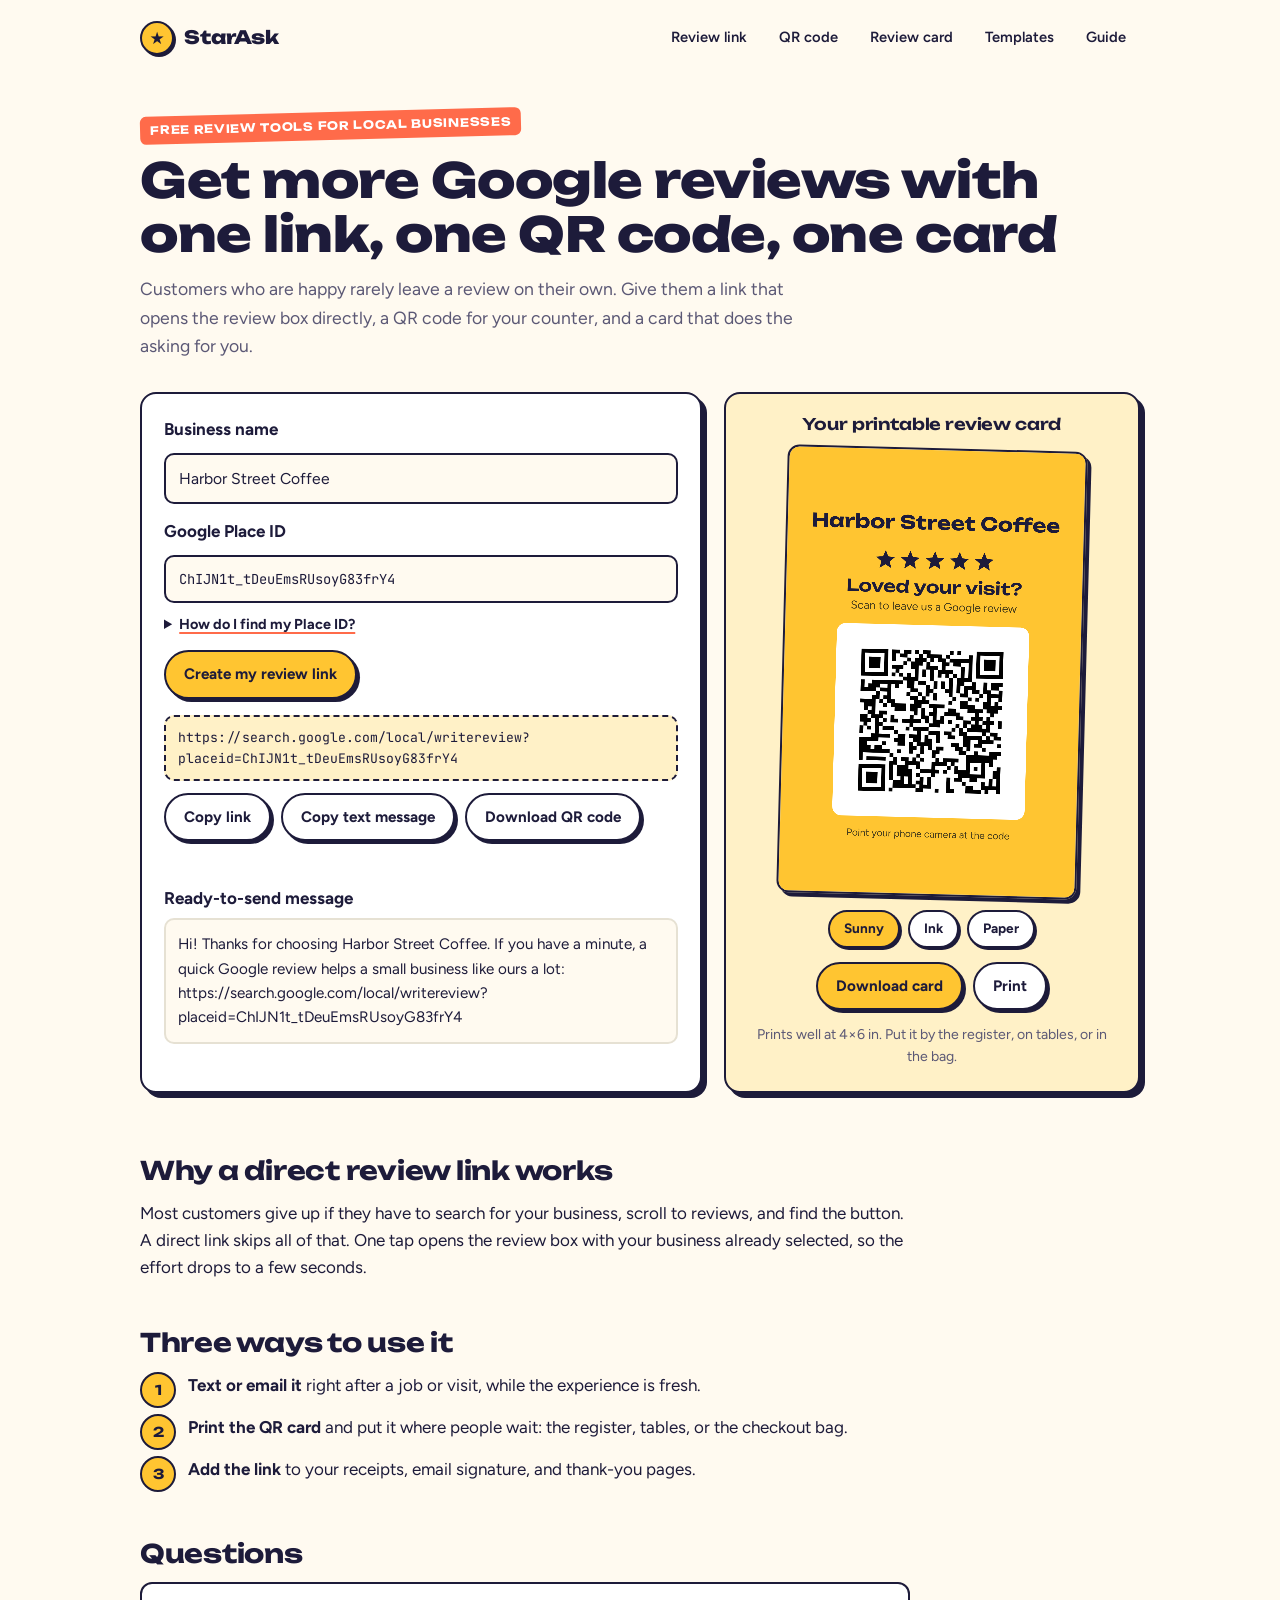
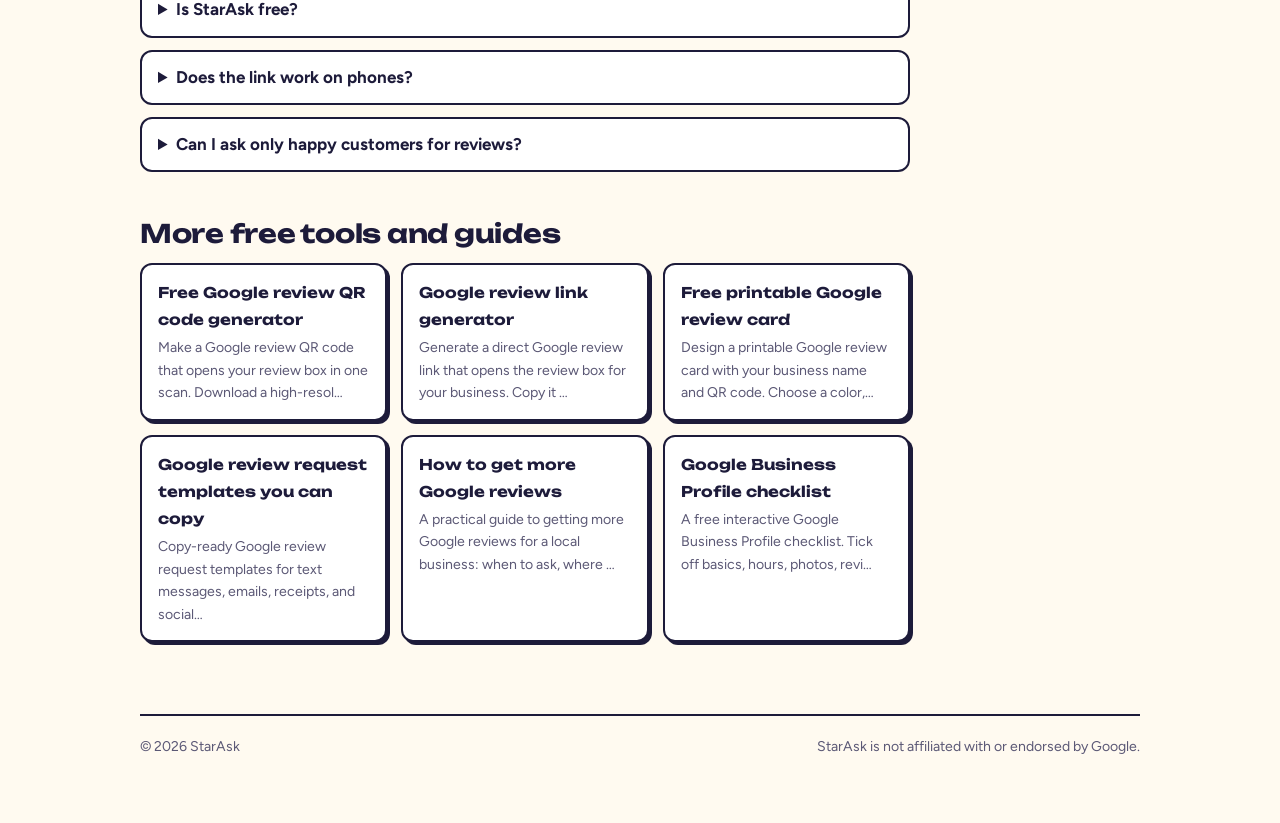
==== index.html @ d1e0284f "StarAsk v1: review link, QR code, review card, templates, guide, checklist Co-Authored-By: Claude Op" ====
<!doctype html>
<html lang="en">
<head>
<meta charset="utf-8">
<meta name="viewport" content="width=device-width, initial-scale=1, viewport-fit=cover">
<title>Free Google Review Link, QR Code &amp; Card Generator | StarAsk</title>
<meta name="description" content="Create a direct Google review link, a QR code, and a printable review card for your business in under a minute. Free, no sign-up.">
<link rel="canonical" href="https://getstarask.com/">
<meta property="og:title" content="Free Google Review Link, QR Code &amp; Card Generator | StarAsk">
<meta property="og:description" content="Create a direct Google review link, a QR code, and a printable review card for your business in under a minute. Free, no sign-up.">
<meta property="og:url" content="https://getstarask.com/">
<meta property="og:type" content="website">
<link rel="preconnect" href="https://fonts.googleapis.com"><link rel="preconnect" href="https://fonts.gstatic.com" crossorigin><link rel="stylesheet" href="https://fonts.googleapis.com/css2?family=Unbounded:wght@600;700;800&family=Figtree:wght@400;500;600;700&family=JetBrains+Mono:wght@400&display=swap">
<link rel="stylesheet" href="assets/style.css">
<script type="application/ld+json">[{"@context": "https://schema.org", "@type": "WebApplication", "name": "StarAsk", "url": "https://getstarask.com/", "applicationCategory": "BusinessApplication", "operatingSystem": "Any", "offers": {"@type": "Offer", "price": "0", "priceCurrency": "USD"}, "description": "Create a direct Google review link, a QR code, and a printable review card for your business in under a minute. Free, no sign-up."}, {"@context": "https://schema.org", "@type": "FAQPage", "mainEntity": [{"@type": "Question", "name": "Is StarAsk free?", "acceptedAnswer": {"@type": "Answer", "text": "Yes. The review link, QR code, and printable card are free with no sign-up."}}, {"@type": "Question", "name": "Does the link work on phones?", "acceptedAnswer": {"@type": "Answer", "text": "Yes. It opens the Google review box on iPhone, Android, and desktop. People need to be signed in to a Google account to post a review."}}, {"@type": "Question", "name": "Can I ask only happy customers for reviews?", "acceptedAnswer": {"@type": "Answer", "text": "No. Google's rules don't allow filtering who you ask. Send the same link to every customer and let them review honestly."}}]}]</script>
</head>
<body>
<div class="wrap">
<header class="top">
  <a class="brand" href="./"><span class="pin"><span>&#9733;</span></span>StarAsk</a>
  <nav aria-label="Tools"><a href="review-link-generator/">Review link</a><a href="review-qr-code/">QR code</a><a href="review-card/">Review card</a><a href="review-request-templates/">Templates</a><a href="get-more-google-reviews/">Guide</a></nav>
</header>
<main>
<div class="hero">
  <span class="eyebrow">Free review tools for local businesses</span>
  <h1>Get more Google reviews with one link, one QR code, one card</h1>
  <p>Customers who are happy rarely leave a review on their own. Give them a link that opens the review box directly, a QR code for your counter, and a card that does the asking for you.</p>
</div>

<div class="tool" id="tool">
  <div class="panel toolform">
    <div class="field">
      <label for="sa-name">Business name</label>
      <input type="text" id="sa-name" data-sa="name" value="Harbor Street Coffee" autocomplete="organization">
    </div>
    <div class="field">
      <label for="sa-placeid">Google Place ID</label>
      <input type="text" id="sa-placeid" class="mono" data-sa="placeid" value="ChIJN1t_tDeuEmsRUsoyG83frY4" autocomplete="off" spellcheck="false">
      <details class="howto">
        <summary>How do I find my Place ID?</summary>
        <ol>
          <li>Open Google&rsquo;s free <a href="https://developers.google.com/maps/documentation/javascript/examples/places-placeid-finder" target="_blank" rel="noopener">Place ID Finder</a>.</li>
          <li>Type your business name and pick it from the list.</li>
          <li>Copy the ID that appears on the map (it starts with &ldquo;ChIJ&rdquo;) and paste it here.</li>
        </ol>
      </details>
    </div>
    <div class="row"><button type="button" data-sa="go">Create my review link</button></div>
    <p class="err" data-sa="error" hidden></p>
    <div class="out" data-sa="output">
      <div class="linkbox" data-sa="link"></div>
      <div class="row">
        <button type="button" class="ghost" data-sa="copy-link">Copy link</button>
        <button type="button" class="ghost" data-sa="copy-msg">Copy text message</button>
        <button type="button" class="ghost" data-sa="dl-qr">Download QR code</button>
      </div>
      <p class="status" data-sa="status" role="status"></p>
      <div>
        <label>Ready-to-send message</label>
        <div class="msg" data-sa="message"></div>
      </div>
    </div>
  </div>
  <div class="panel cardside">
    <h3 class="no-print">Your printable review card</h3>
    <canvas data-sa="card" width="1200" height="1800" aria-label="Printable review card with QR code"></canvas>
    <div class="tabs no-print" role="group" aria-label="Card color">
      <button type="button" data-sa-theme="sunny" aria-pressed="true">Sunny</button>
      <button type="button" data-sa-theme="ink" aria-pressed="false">Ink</button>
      <button type="button" data-sa-theme="paper" aria-pressed="false">Paper</button>
    </div>
    <div class="row no-print" style="justify-content:center">
      <button type="button" data-sa="dl-card">Download card</button>
      <button type="button" class="ghost" data-sa="print">Print</button>
    </div>
    <p class="hint no-print">Prints well at 4&times;6 in. Put it by the register, on tables, or in the bag.</p>
  </div>
</div>
<div class="content">
<section><h2>Why a direct review link works</h2><p>Most customers give up if they have to search for your business, scroll to reviews, and find the button. A direct link skips all of that. One tap opens the review box with your business already selected, so the effort drops to a few seconds.</p></section><section><h2>Three ways to use it</h2><ol class="steps"><li><span><strong>Text or email it</strong> right after a job or visit, while the experience is fresh.</span></li><li><span><strong>Print the QR card</strong> and put it where people wait: the register, tables, or the checkout bag.</span></li><li><span><strong>Add the link</strong> to your receipts, email signature, and thank-you pages.</span></li></ol></section>
<section><h2>Questions</h2><div class="faq"><details><summary>Is StarAsk free?</summary><p>Yes. The review link, QR code, and printable card are free with no sign-up.</p></details><details><summary>Does the link work on phones?</summary><p>Yes. It opens the Google review box on iPhone, Android, and desktop. People need to be signed in to a Google account to post a review.</p></details><details><summary>Can I ask only happy customers for reviews?</summary><p>No. Google&#x27;s rules don&#x27;t allow filtering who you ask. Send the same link to every customer and let them review honestly.</p></details></div></section>
<section><h2>More free tools and guides</h2><div class="related"><a href="review-qr-code/"><strong>Free Google review QR code generator</strong><span>Make a Google review QR code that opens your review box in one scan. Download a high-resol&hellip;</span></a><a href="review-link-generator/"><strong>Google review link generator</strong><span>Generate a direct Google review link that opens the review box for your business. Copy it &hellip;</span></a><a href="review-card/"><strong>Free printable Google review card</strong><span>Design a printable Google review card with your business name and QR code. Choose a color,&hellip;</span></a><a href="review-request-templates/"><strong>Google review request templates you can copy</strong><span>Copy-ready Google review request templates for text messages, emails, receipts, and social&hellip;</span></a><a href="get-more-google-reviews/"><strong>How to get more Google reviews</strong><span>A practical guide to getting more Google reviews for a local business: when to ask, where &hellip;</span></a><a href="google-business-profile-checklist/"><strong>Google Business Profile checklist</strong><span>A free interactive Google Business Profile checklist. Tick off basics, hours, photos, revi&hellip;</span></a></div></section>
</div>
</main>
<footer class="foot">
  <span>&copy; 2026 StarAsk</span>
  <span>StarAsk is not affiliated with or endorsed by Google.</span>
</footer>
</div>
<script src="assets/qrcode.js"></script>
<script src="assets/tool.js"></script>
<script>StarAsk.mount(document.getElementById('tool'));</script>
</body>
</html>
---- assets/style.css ----
/* StarAsk — "counter sticker" identity: marigold star color, ink-navy outlines, hard offset shadows like a sticker on a shop counter.
   Layout: one centered column, tool panel up top, guide content below. */
:root{
  --bg:#fffaf0; --surface:#ffffff; --ink:#1d1b3a; --muted:#5b5875; --line:#1d1b3a; --hair:#e6e1d3;
  --brand:#ffc531; --brand-ink:#1d1b3a; --brand-soft:#fff1c7;
  --pop:#ff6b4a; --pop-soft:#ffe3db;
  --good:#1f7a4a; --bad:#c3332a; --shadow:#1d1b3a;
  --display:"Unbounded","Arial Black",system-ui,sans-serif;
  --body:"Figtree","Segoe UI",system-ui,sans-serif;
  --mono:"JetBrains Mono",ui-monospace,Menlo,monospace;
}
@media (prefers-color-scheme: dark){:root:not([data-theme="light"]){
  --bg:#15142b; --surface:#1f1d3d; --ink:#f6f2e6; --muted:#b2aecb; --line:#f6f2e6; --hair:#36345a;
  --brand:#ffc531; --brand-ink:#1d1b3a; --brand-soft:#3a3320;
  --pop:#ff8a6e; --pop-soft:#4a2a24;
  --good:#5fd08e; --bad:#ff7b70; --shadow:#000000; color-scheme:dark }}
:root[data-theme="dark"]{
  --bg:#15142b; --surface:#1f1d3d; --ink:#f6f2e6; --muted:#b2aecb; --line:#f6f2e6; --hair:#36345a;
  --brand:#ffc531; --brand-ink:#1d1b3a; --brand-soft:#3a3320;
  --pop:#ff8a6e; --pop-soft:#4a2a24;
  --good:#5fd08e; --bad:#ff7b70; --shadow:#000000; color-scheme:dark }

*{box-sizing:border-box}
html{-webkit-text-size-adjust:100%}
body{margin:0;background:var(--bg);color:var(--ink);font-family:var(--body);font-size:17px;line-height:1.6;padding-inline:16px;padding-block:0 64px}
.wrap{max-width:1000px;margin-inline:auto}
h1,h2,h3{font-family:var(--display);line-height:1.12;text-wrap:balance;margin:0;letter-spacing:-.01em}
h1{font-size:clamp(1.8rem,4.6vw,3rem);font-weight:800}
h2{font-size:clamp(1.25rem,2.6vw,1.6rem);font-weight:700}
h3{font-size:1rem;font-weight:600}
p{margin:0}
a{color:var(--ink);text-decoration-color:var(--pop);text-decoration-thickness:2px;text-underline-offset:3px}
:focus-visible{outline:3px solid var(--pop);outline-offset:2px}
.muted{color:var(--muted)}
.hint{font-size:.88rem;color:var(--muted)}

/* header / footer */
.top{display:flex;flex-wrap:wrap;gap:12px 24px;align-items:center;justify-content:space-between;padding-block:18px;margin-bottom:36px}
.brand{display:flex;align-items:center;gap:10px;font-family:var(--display);font-weight:800;font-size:1.15rem;color:var(--ink);text-decoration:none}
.pin{width:34px;height:34px;border-radius:50%;background:var(--brand);border:2px solid var(--line);box-shadow:2px 2px 0 var(--shadow);display:grid;place-items:center;flex:none}
.pin span{color:var(--brand-ink);font-size:17px;line-height:1}
.top nav{display:flex;flex-wrap:wrap;gap:4px}
.top nav a{text-decoration:none;color:var(--ink);font-weight:600;font-size:.92rem;padding:6px 12px;border-radius:999px;border:2px solid transparent}
.top nav a:hover{border-color:var(--line)}
.top nav a[aria-current="page"]{background:var(--brand);color:var(--brand-ink);border-color:var(--line)}
.foot{margin-top:72px;padding-top:20px;border-top:2px solid var(--line);display:flex;flex-wrap:wrap;gap:8px 20px;justify-content:space-between;font-size:.88rem;color:var(--muted)}
.foot a{color:var(--muted)}

/* hero */
.hero{display:grid;gap:14px;margin-bottom:32px}
.hero p{max-width:62ch;color:var(--muted);font-size:1.1rem}
.eyebrow{justify-self:start;font-family:var(--display);font-size:.72rem;letter-spacing:.06em;text-transform:uppercase;font-weight:700;background:var(--pop);color:#ffffff;padding:5px 10px;border-radius:6px;transform:rotate(-1.5deg)}

/* tool */
.tool{display:grid;grid-template-columns:minmax(0,1.35fr) minmax(0,1fr);gap:22px;margin-bottom:64px}
@media (max-width:760px){.tool{grid-template-columns:minmax(0,1fr)}}
.tool>*{min-width:0}
.panel{background:var(--surface);border:2px solid var(--line);border-radius:16px;padding:22px;box-shadow:5px 5px 0 var(--shadow)}
label{display:block;font-weight:700;margin-bottom:6px}
input[type=text]{width:100%;font:inherit;font-size:.98rem;padding:11px 13px;border:2px solid var(--line);border-radius:10px;background:var(--bg);color:var(--ink)}
input[type=text]:focus{outline:none;box-shadow:0 0 0 3px var(--brand)}
input.mono{font-family:var(--mono);font-size:.86rem}
.field{display:grid;gap:4px;margin-bottom:14px}
.row{display:flex;flex-wrap:wrap;gap:10px}
button,.btn{font:inherit;font-weight:700;font-size:.95rem;border-radius:999px;padding:10px 18px;cursor:pointer;border:2px solid var(--line);background:var(--brand);color:var(--brand-ink);text-decoration:none;display:inline-block;box-shadow:3px 3px 0 var(--shadow);transition:transform .08s,box-shadow .08s}
button:hover,.btn:hover{transform:translate(-1px,-1px);box-shadow:4px 4px 0 var(--shadow)}
button:active,.btn:active{transform:translate(2px,2px);box-shadow:1px 1px 0 var(--shadow)}
button.ghost,.btn.ghost{background:var(--surface);color:var(--ink)}
.out{display:grid;gap:12px;margin-top:16px}
.linkbox{font-family:var(--mono);font-size:.82rem;background:var(--brand-soft);border:2px dashed var(--line);padding:10px 12px;border-radius:10px;overflow-wrap:anywhere}
.msg{white-space:pre-wrap;overflow-wrap:anywhere;font-size:.95rem;background:var(--bg);border:2px solid var(--hair);border-radius:10px;padding:12px}
.err{color:var(--bad);font-size:.92rem;font-weight:600}
.status{font-size:.9rem;color:var(--good);font-weight:600;min-height:1.4em}
.howto{margin-top:6px;font-size:.9rem}
.howto summary{cursor:pointer;font-weight:700;text-decoration:underline;text-decoration-color:var(--pop);text-decoration-thickness:2px;text-underline-offset:3px}
.howto ol{margin:8px 0 0;padding-left:20px;display:grid;gap:4px;color:var(--muted)}

/* card preview */
.cardside{display:grid;gap:14px;justify-items:center;align-content:start;text-align:center;background:var(--brand-soft)}
.cardside canvas{width:100%;max-width:300px;height:auto;border-radius:12px;border:2px solid var(--line);box-shadow:4px 4px 0 var(--shadow);transform:rotate(1.5deg)}
.tabs{display:flex;gap:8px;flex-wrap:wrap;justify-content:center}
.tabs button{padding:6px 14px;font-size:.85rem;box-shadow:2px 2px 0 var(--shadow)}
.tabs button[aria-pressed="false"]{background:var(--surface);color:var(--ink)}

/* content */
.content{display:grid;gap:48px}
.content section{display:grid;gap:14px;max-width:70ch}
.content ol,.content ul{margin:0;padding-left:22px;display:grid;gap:6px}
.steps{counter-reset:s;list-style:none;padding:0!important}
.steps li{counter-increment:s;display:grid;grid-template-columns:36px minmax(0,1fr);gap:12px}
.steps li::before{content:counter(s);width:32px;height:32px;border-radius:50%;background:var(--brand);color:var(--brand-ink);border:2px solid var(--line);font-family:var(--display);font-weight:700;display:grid;place-items:center;font-size:.85rem}
.faq{display:grid;gap:12px}
.faq details{background:var(--surface);border:2px solid var(--line);border-radius:12px;padding:12px 16px}
.faq summary{cursor:pointer;font-weight:700}
.faq p{margin-top:8px;color:var(--muted)}
.related{display:grid;grid-template-columns:repeat(auto-fit,minmax(220px,1fr));gap:14px}
.related a{display:block;background:var(--surface);border:2px solid var(--line);border-radius:12px;padding:14px 16px;text-decoration:none;color:var(--ink);box-shadow:3px 3px 0 var(--shadow);transition:transform .08s}
.related a strong{font-family:var(--display);font-size:.92rem;font-weight:700}
.related a span{display:block;font-size:.88rem;color:var(--muted);margin-top:4px}
.related a:hover{transform:translate(-2px,-2px)}

/* templates */
.tpls{display:grid;gap:16px}
.tpl{display:grid;gap:10px;background:var(--surface);border:2px solid var(--line);border-radius:12px;padding:16px}
.tpl-head{display:flex;flex-wrap:wrap;gap:8px;align-items:center;justify-content:space-between}
.tag{font-size:.7rem;font-weight:800;letter-spacing:.06em;text-transform:uppercase;background:var(--pop-soft);color:var(--ink);border:2px solid var(--line);padding:1px 8px;border-radius:999px}
.content section .linkbox{margin-block:4px}

/* checklist */
.ckbar{display:grid;gap:8px;position:sticky;top:env(safe-area-inset-top,0px);z-index:1}
.meter{height:12px;background:var(--brand-soft);border:2px solid var(--line);border-radius:999px;overflow:hidden}
.meter span{display:block;height:100%;width:0;background:var(--brand);transition:width .2s}
.ckgroup{display:grid;gap:8px}
.checklist{list-style:none;padding:0!important;margin:0;display:grid;gap:0!important}
.checklist li{display:grid;grid-template-columns:24px minmax(0,1fr);gap:10px;align-items:start;padding:10px 0;border-bottom:2px solid var(--hair)}
.checklist input{width:20px;height:20px;margin-top:3px;accent-color:var(--pop)}
.checklist label{font-weight:500;margin:0;cursor:pointer}
.checklist input:checked+label{color:var(--muted);text-decoration:line-through;text-decoration-color:var(--pop)}

@media print{
  body{background:#fff;padding:0}
  .top,.foot,.content,.hero,.toolform,.tabs,.no-print{display:none!important}
  .tool{display:block}
  .panel{border:0;padding:0;box-shadow:none;background:#fff}
  .cardside canvas{max-width:4in;box-shadow:none;border:0;transform:none}
}
@media (prefers-reduced-motion:reduce){*{transition:none!important;scroll-behavior:auto!important}button:hover,.related a:hover{transform:none}}
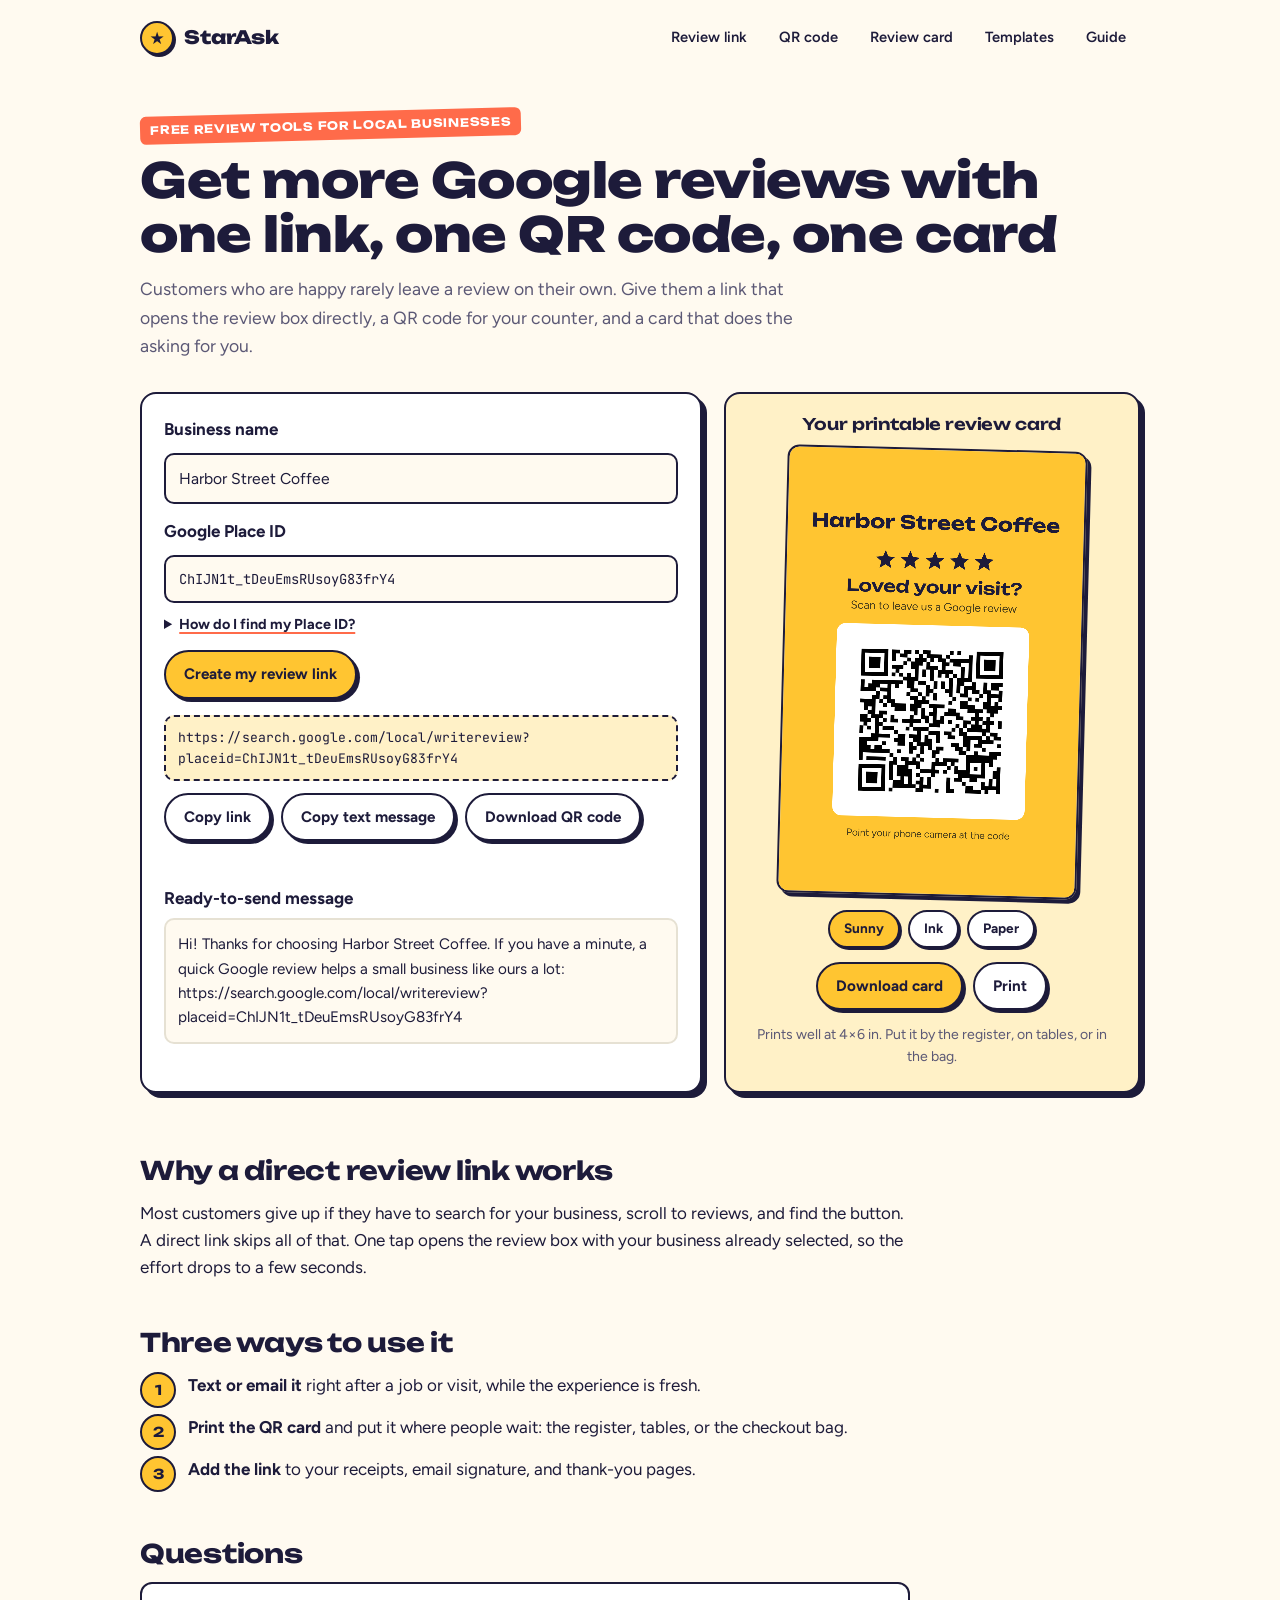
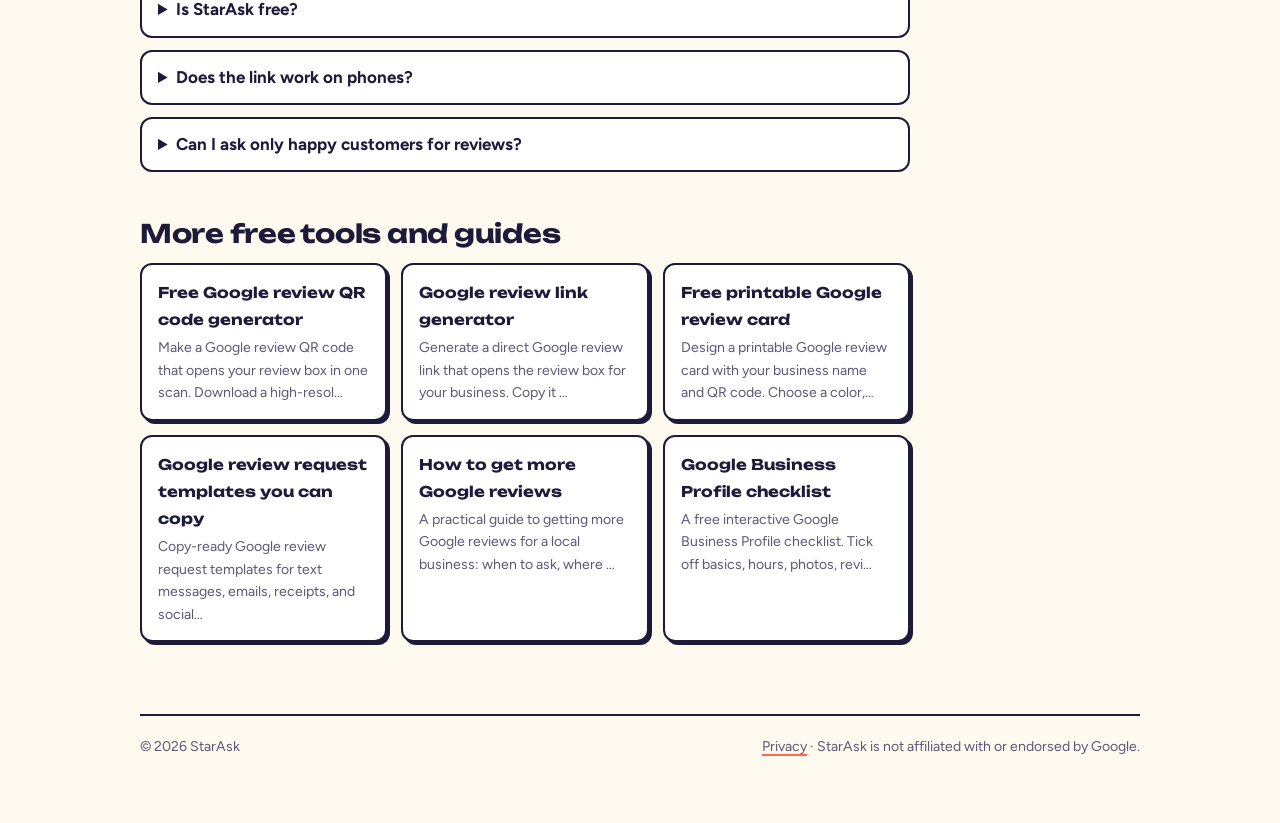
==== commit d9f016fb: "Add business name search, privacy page, fix hidden elements Business search uses Google Places Autoc" ====
--- a/index.html
+++ b/index.html
@@ -29,11 +29,20 @@
 
 <div class="tool" id="tool">
   <div class="panel toolform">
+    <div class="field search" data-sa="search" hidden>
+      <label for="sa-search">Find your business</label>
+      <div class="combo">
+        <input type="text" id="sa-search" data-sa="search-input" placeholder="Business name and city, e.g. Joe's Pizza Austin"
+               autocomplete="off" spellcheck="false" role="combobox" aria-autocomplete="list" aria-expanded="false" aria-controls="sa-results">
+        <ul class="results" id="sa-results" data-sa="results" role="listbox" hidden></ul>
+      </div>
+      <p class="hint" data-sa="picked" hidden></p>
+    </div>
     <div class="field">
       <label for="sa-name">Business name</label>
       <input type="text" id="sa-name" data-sa="name" value="Harbor Street Coffee" autocomplete="organization">
     </div>
-    <div class="field">
+    <div class="field" data-sa="manual">
       <label for="sa-placeid">Google Place ID</label>
       <input type="text" id="sa-placeid" class="mono" data-sa="placeid" value="ChIJN1t_tDeuEmsRUsoyG83frY4" autocomplete="off" spellcheck="false">
       <details class="howto">
@@ -84,9 +93,10 @@
 </main>
 <footer class="foot">
   <span>&copy; 2026 StarAsk</span>
-  <span>StarAsk is not affiliated with or endorsed by Google.</span>
+  <span><a href="privacy/">Privacy</a> &middot; StarAsk is not affiliated with or endorsed by Google.</span>
 </footer>
 </div>
+<script src="assets/config.js"></script>
 <script src="assets/qrcode.js"></script>
 <script src="assets/tool.js"></script>
 <script>StarAsk.mount(document.getElementById('tool'));</script>
--- a/assets/style.css
+++ b/assets/style.css
@@ -21,6 +21,7 @@
   --good:#5fd08e; --bad:#ff7b70; --shadow:#000000; color-scheme:dark }
 
 *{box-sizing:border-box}
+[hidden]{display:none!important}
 html{-webkit-text-size-adjust:100%}
 body{margin:0;background:var(--bg);color:var(--ink);font-family:var(--body);font-size:17px;line-height:1.6;padding-inline:16px;padding-block:0 64px}
 .wrap{max-width:1000px;margin-inline:auto}
@@ -125,3 +126,13 @@
   .cardside canvas{max-width:4in;box-shadow:none;border:0;transform:none}
 }
 @media (prefers-reduced-motion:reduce){*{transition:none!important;scroll-behavior:auto!important}button:hover,.related a:hover{transform:none}}
+
+/* business search */
+.combo{position:relative}
+.results{position:absolute;left:0;right:0;top:calc(100% + 6px);z-index:5;list-style:none;margin:0;padding:6px;background:var(--surface);border:2px solid var(--line);border-radius:12px;box-shadow:4px 4px 0 var(--shadow);display:grid;gap:2px;max-height:320px;overflow:auto}
+.results li{display:grid;gap:0;padding:8px 10px;border-radius:8px;cursor:pointer}
+.results li strong{font-weight:700}
+.results li span{font-size:.86rem;color:var(--muted)}
+.results li:hover,.results li[aria-selected="true"]{background:var(--brand-soft)}
+.results li.empty{cursor:default;color:var(--muted)}
+.linkish{background:none!important;border:0!important;box-shadow:none!important;padding:4px 0!important;color:var(--ink)!important;font-weight:600;font-size:.88rem;text-decoration:underline;text-decoration-color:var(--pop);text-decoration-thickness:2px;text-underline-offset:3px;justify-self:start;transform:none!important}
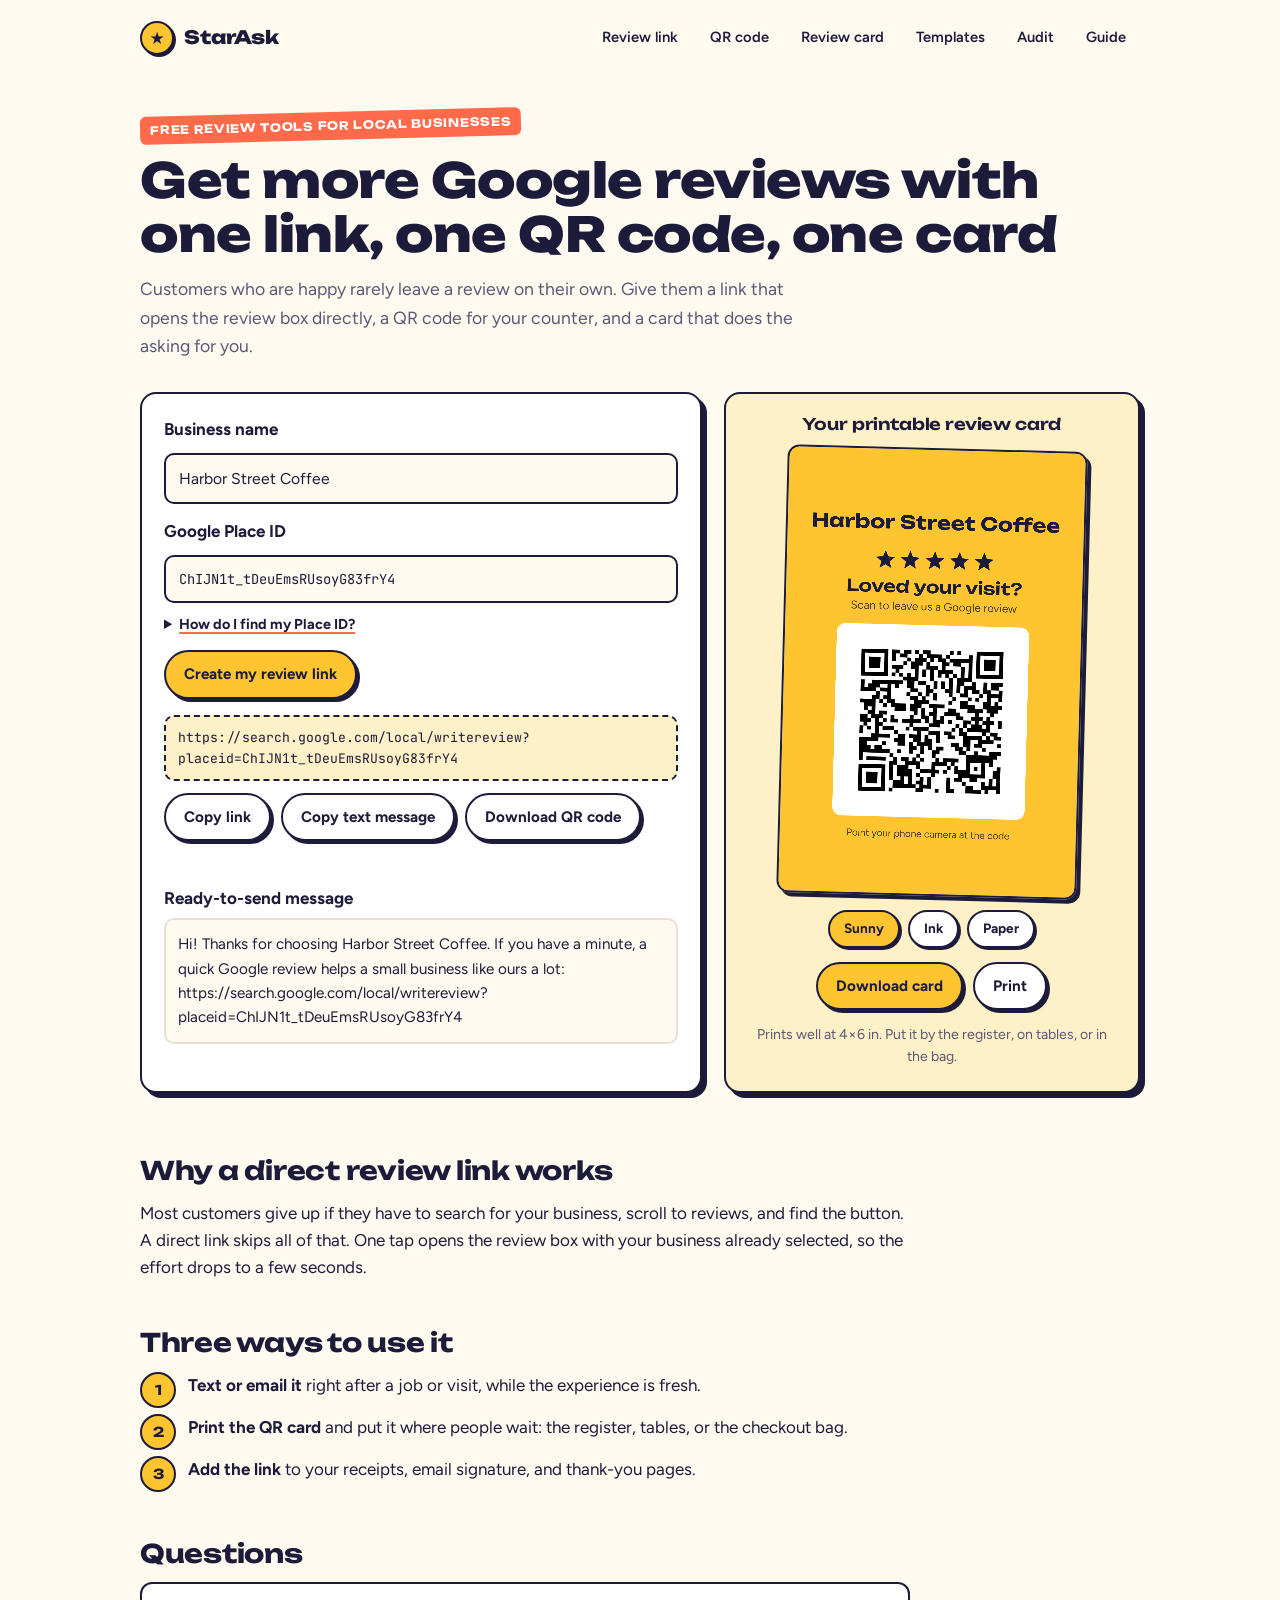
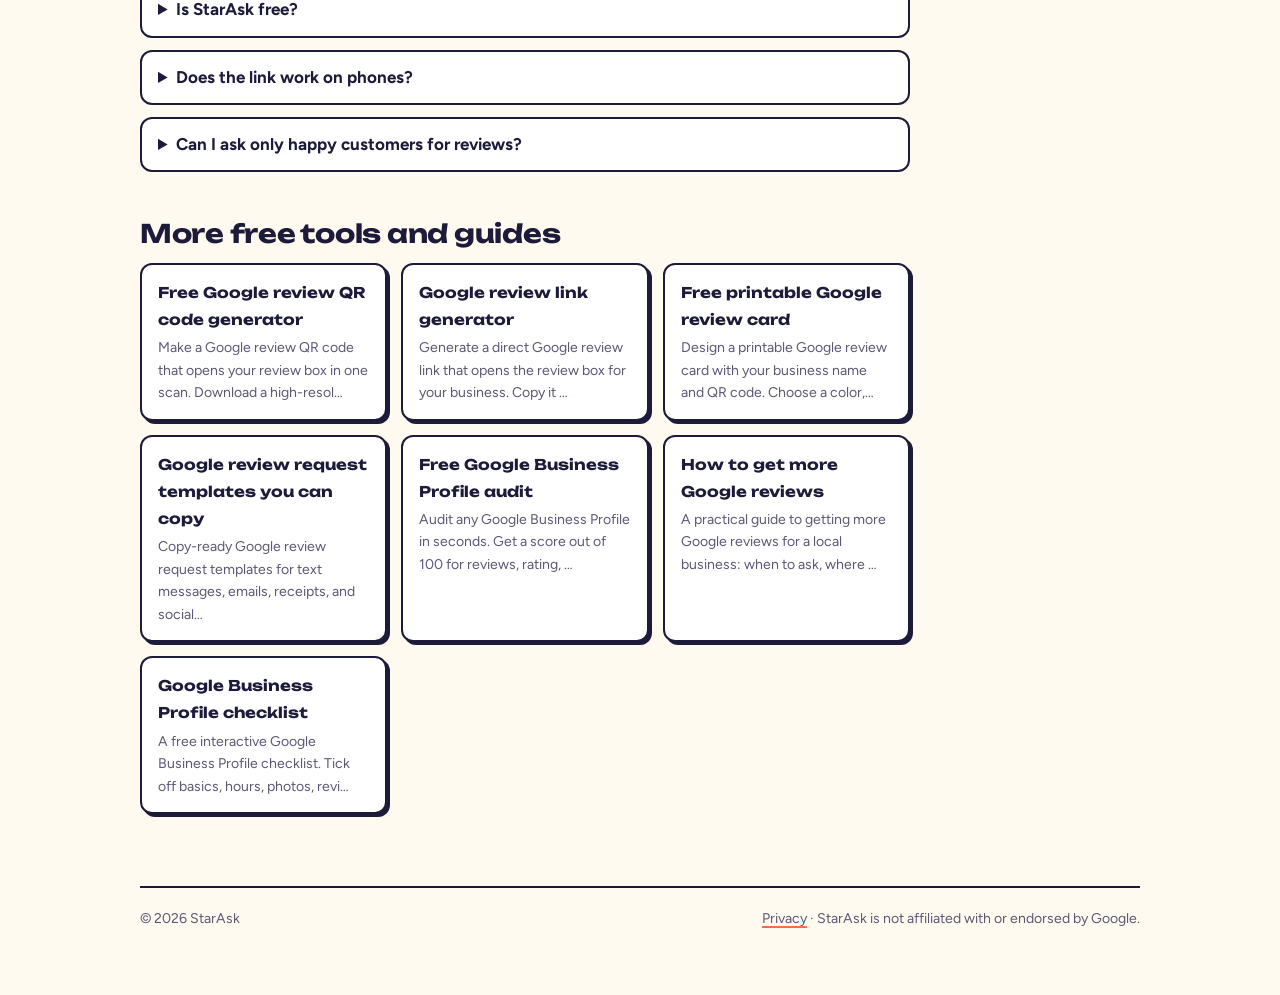
==== commit a16800fc: "Add Google Business Profile audit, shared places module, demo mode Co-Authored-By: Claude Opus 5.5 <" ====
--- a/index.html
+++ b/index.html
@@ -18,7 +18,7 @@
 <div class="wrap">
 <header class="top">
   <a class="brand" href="./"><span class="pin"><span>&#9733;</span></span>StarAsk</a>
-  <nav aria-label="Tools"><a href="review-link-generator/">Review link</a><a href="review-qr-code/">QR code</a><a href="review-card/">Review card</a><a href="review-request-templates/">Templates</a><a href="get-more-google-reviews/">Guide</a></nav>
+  <nav aria-label="Tools"><a href="review-link-generator/">Review link</a><a href="review-qr-code/">QR code</a><a href="review-card/">Review card</a><a href="review-request-templates/">Templates</a><a href="google-business-profile-audit/">Audit</a><a href="get-more-google-reviews/">Guide</a></nav>
 </header>
 <main>
 <div class="hero">
@@ -88,7 +88,7 @@
 <div class="content">
 <section><h2>Why a direct review link works</h2><p>Most customers give up if they have to search for your business, scroll to reviews, and find the button. A direct link skips all of that. One tap opens the review box with your business already selected, so the effort drops to a few seconds.</p></section><section><h2>Three ways to use it</h2><ol class="steps"><li><span><strong>Text or email it</strong> right after a job or visit, while the experience is fresh.</span></li><li><span><strong>Print the QR card</strong> and put it where people wait: the register, tables, or the checkout bag.</span></li><li><span><strong>Add the link</strong> to your receipts, email signature, and thank-you pages.</span></li></ol></section>
 <section><h2>Questions</h2><div class="faq"><details><summary>Is StarAsk free?</summary><p>Yes. The review link, QR code, and printable card are free with no sign-up.</p></details><details><summary>Does the link work on phones?</summary><p>Yes. It opens the Google review box on iPhone, Android, and desktop. People need to be signed in to a Google account to post a review.</p></details><details><summary>Can I ask only happy customers for reviews?</summary><p>No. Google&#x27;s rules don&#x27;t allow filtering who you ask. Send the same link to every customer and let them review honestly.</p></details></div></section>
-<section><h2>More free tools and guides</h2><div class="related"><a href="review-qr-code/"><strong>Free Google review QR code generator</strong><span>Make a Google review QR code that opens your review box in one scan. Download a high-resol&hellip;</span></a><a href="review-link-generator/"><strong>Google review link generator</strong><span>Generate a direct Google review link that opens the review box for your business. Copy it &hellip;</span></a><a href="review-card/"><strong>Free printable Google review card</strong><span>Design a printable Google review card with your business name and QR code. Choose a color,&hellip;</span></a><a href="review-request-templates/"><strong>Google review request templates you can copy</strong><span>Copy-ready Google review request templates for text messages, emails, receipts, and social&hellip;</span></a><a href="get-more-google-reviews/"><strong>How to get more Google reviews</strong><span>A practical guide to getting more Google reviews for a local business: when to ask, where &hellip;</span></a><a href="google-business-profile-checklist/"><strong>Google Business Profile checklist</strong><span>A free interactive Google Business Profile checklist. Tick off basics, hours, photos, revi&hellip;</span></a></div></section>
+<section><h2>More free tools and guides</h2><div class="related"><a href="review-qr-code/"><strong>Free Google review QR code generator</strong><span>Make a Google review QR code that opens your review box in one scan. Download a high-resol&hellip;</span></a><a href="review-link-generator/"><strong>Google review link generator</strong><span>Generate a direct Google review link that opens the review box for your business. Copy it &hellip;</span></a><a href="review-card/"><strong>Free printable Google review card</strong><span>Design a printable Google review card with your business name and QR code. Choose a color,&hellip;</span></a><a href="review-request-templates/"><strong>Google review request templates you can copy</strong><span>Copy-ready Google review request templates for text messages, emails, receipts, and social&hellip;</span></a><a href="google-business-profile-audit/"><strong>Free Google Business Profile audit</strong><span>Audit any Google Business Profile in seconds. Get a score out of 100 for reviews, rating, &hellip;</span></a><a href="get-more-google-reviews/"><strong>How to get more Google reviews</strong><span>A practical guide to getting more Google reviews for a local business: when to ask, where &hellip;</span></a><a href="google-business-profile-checklist/"><strong>Google Business Profile checklist</strong><span>A free interactive Google Business Profile checklist. Tick off basics, hours, photos, revi&hellip;</span></a></div></section>
 </div>
 </main>
 <footer class="foot">
@@ -97,6 +97,7 @@
 </footer>
 </div>
 <script src="assets/config.js"></script>
+<script src="assets/places.js"></script>
 <script src="assets/qrcode.js"></script>
 <script src="assets/tool.js"></script>
 <script>StarAsk.mount(document.getElementById('tool'));</script>
--- a/assets/style.css
+++ b/assets/style.css
@@ -136,3 +136,30 @@
 .results li:hover,.results li[aria-selected="true"]{background:var(--brand-soft)}
 .results li.empty{cursor:default;color:var(--muted)}
 .linkish{background:none!important;border:0!important;box-shadow:none!important;padding:4px 0!important;color:var(--ink)!important;font-weight:600;font-size:.88rem;text-decoration:underline;text-decoration-color:var(--pop);text-decoration-thickness:2px;text-underline-offset:3px;justify-self:start;transform:none!important}
+
+/* profile audit */
+.audit{display:grid;gap:22px;margin-bottom:64px;max-width:760px}
+.audit>*{min-width:0}
+.demo-note{background:var(--pop-soft);border:2px dashed var(--line);border-radius:10px;padding:8px 12px;font-size:.9rem;margin-bottom:14px}
+.audit-out{display:grid;gap:18px}
+.audit-head{display:grid;grid-template-columns:auto minmax(0,1fr);gap:22px;align-items:center}
+@media (max-width:520px){.audit-head{grid-template-columns:minmax(0,1fr);justify-items:start}}
+.audit-info{display:grid;gap:6px;justify-items:start}
+.audit-info h3{font-size:1.25rem}
+.score{--pct:0;--c:var(--good);width:132px;height:132px;border-radius:50%;border:2px solid var(--line);box-shadow:4px 4px 0 var(--shadow);
+  background:conic-gradient(var(--c) calc(var(--pct)*1%),var(--brand-soft) 0);display:grid;place-content:center;text-align:center;position:relative}
+.score::before{content:"";position:absolute;inset:14px;border-radius:50%;background:var(--surface);border:2px solid var(--line)}
+.score>*{position:relative}
+.score strong{font-family:var(--display);font-size:2.2rem;line-height:1}
+.score span{font-size:.72rem;color:var(--muted);font-weight:600}
+.score.warn{--c:var(--brand)} .score.bad{--c:var(--pop)}
+.pill{display:inline-block;font-size:.72rem;font-weight:800;letter-spacing:.05em;text-transform:uppercase;border:2px solid var(--line);border-radius:999px;padding:1px 9px;white-space:nowrap}
+.pill.good{background:#d8f3e3;color:#124d2e} .pill.warn{background:var(--brand);color:var(--brand-ink)} .pill.bad{background:var(--pop);color:#fff}
+.checks{list-style:none;margin:0;padding:0;display:grid;gap:10px}
+.check{background:var(--surface);border:2px solid var(--line);border-radius:12px;padding:12px 16px;display:grid;gap:6px}
+.check.good{border-color:var(--hair)}
+.check-top{display:flex;flex-wrap:wrap;gap:6px 10px;align-items:center}
+.check-top .found{margin-left:auto;font-size:.9rem;color:var(--muted);font-weight:600}
+.check p{font-size:.94rem}
+.check a{font-weight:700;font-size:.92rem;justify-self:start}
+.audit-cta{display:grid;gap:10px;justify-items:start;background:var(--brand-soft)}
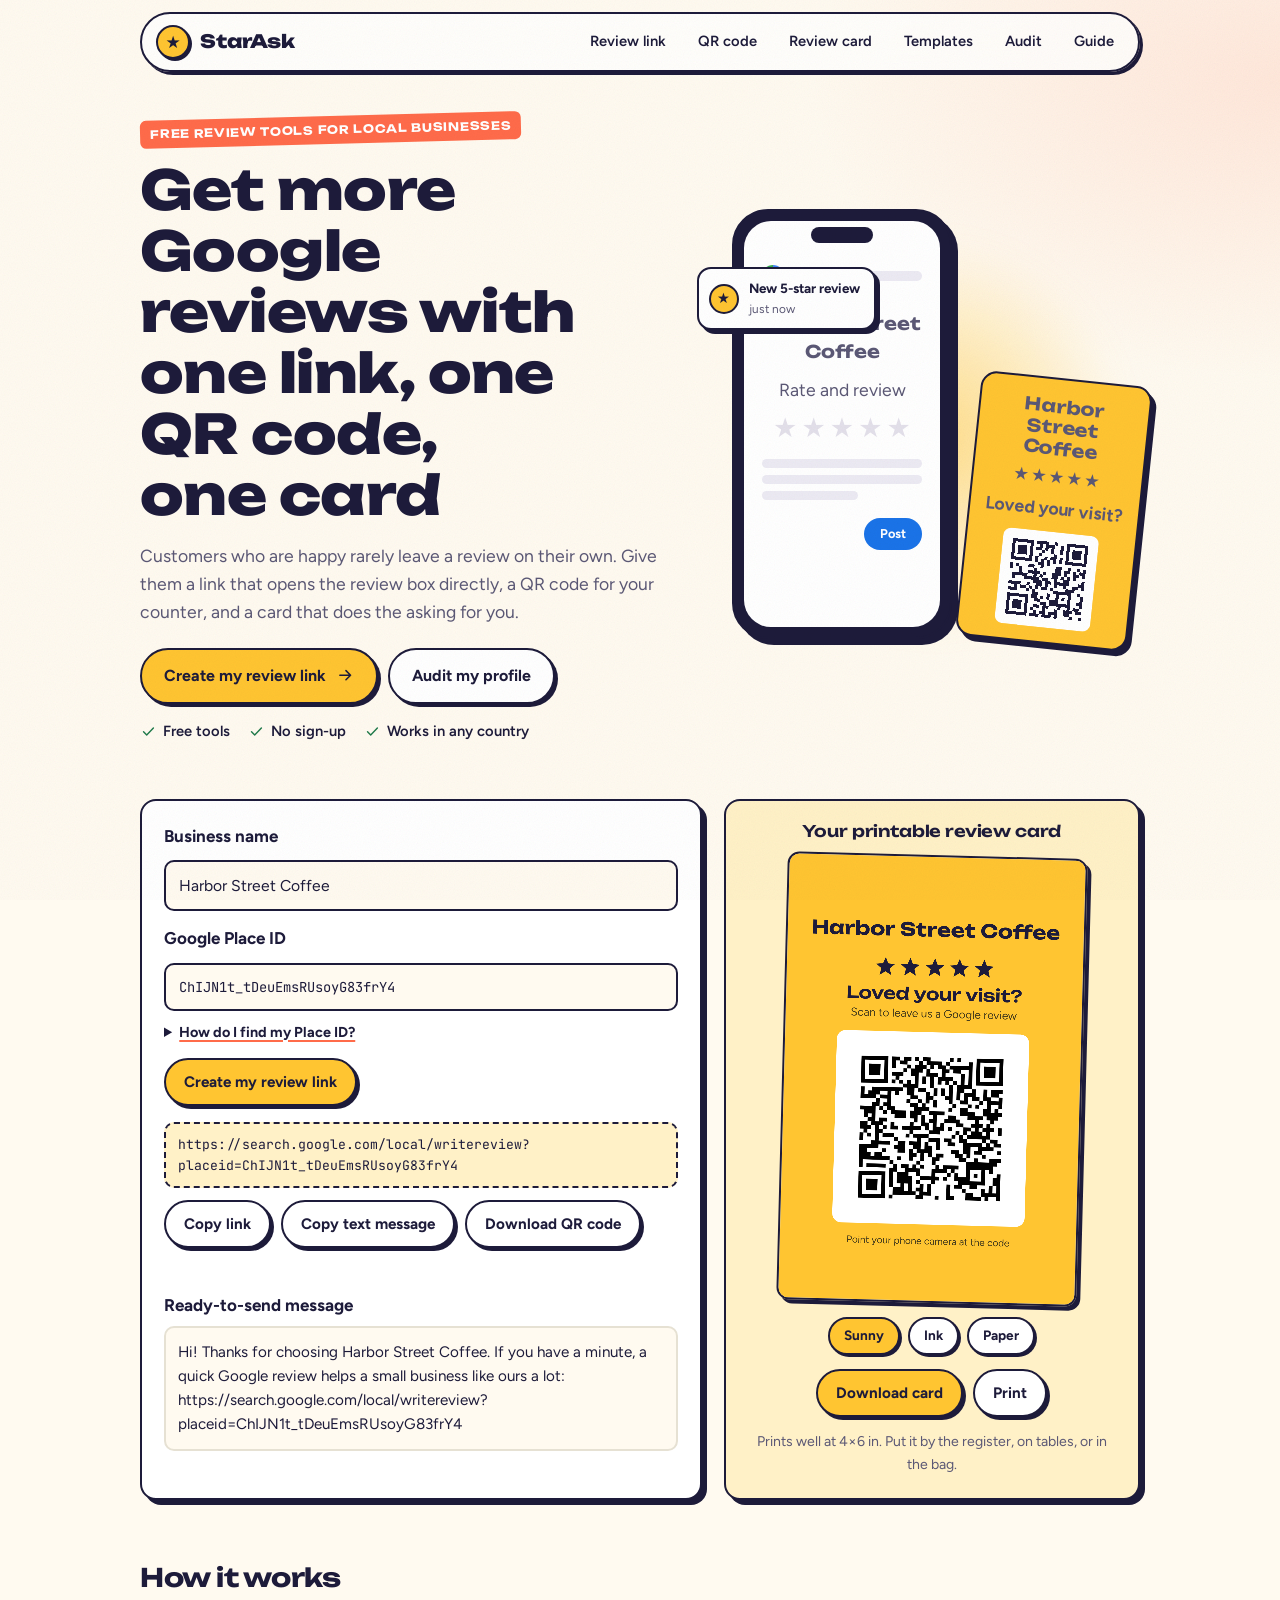
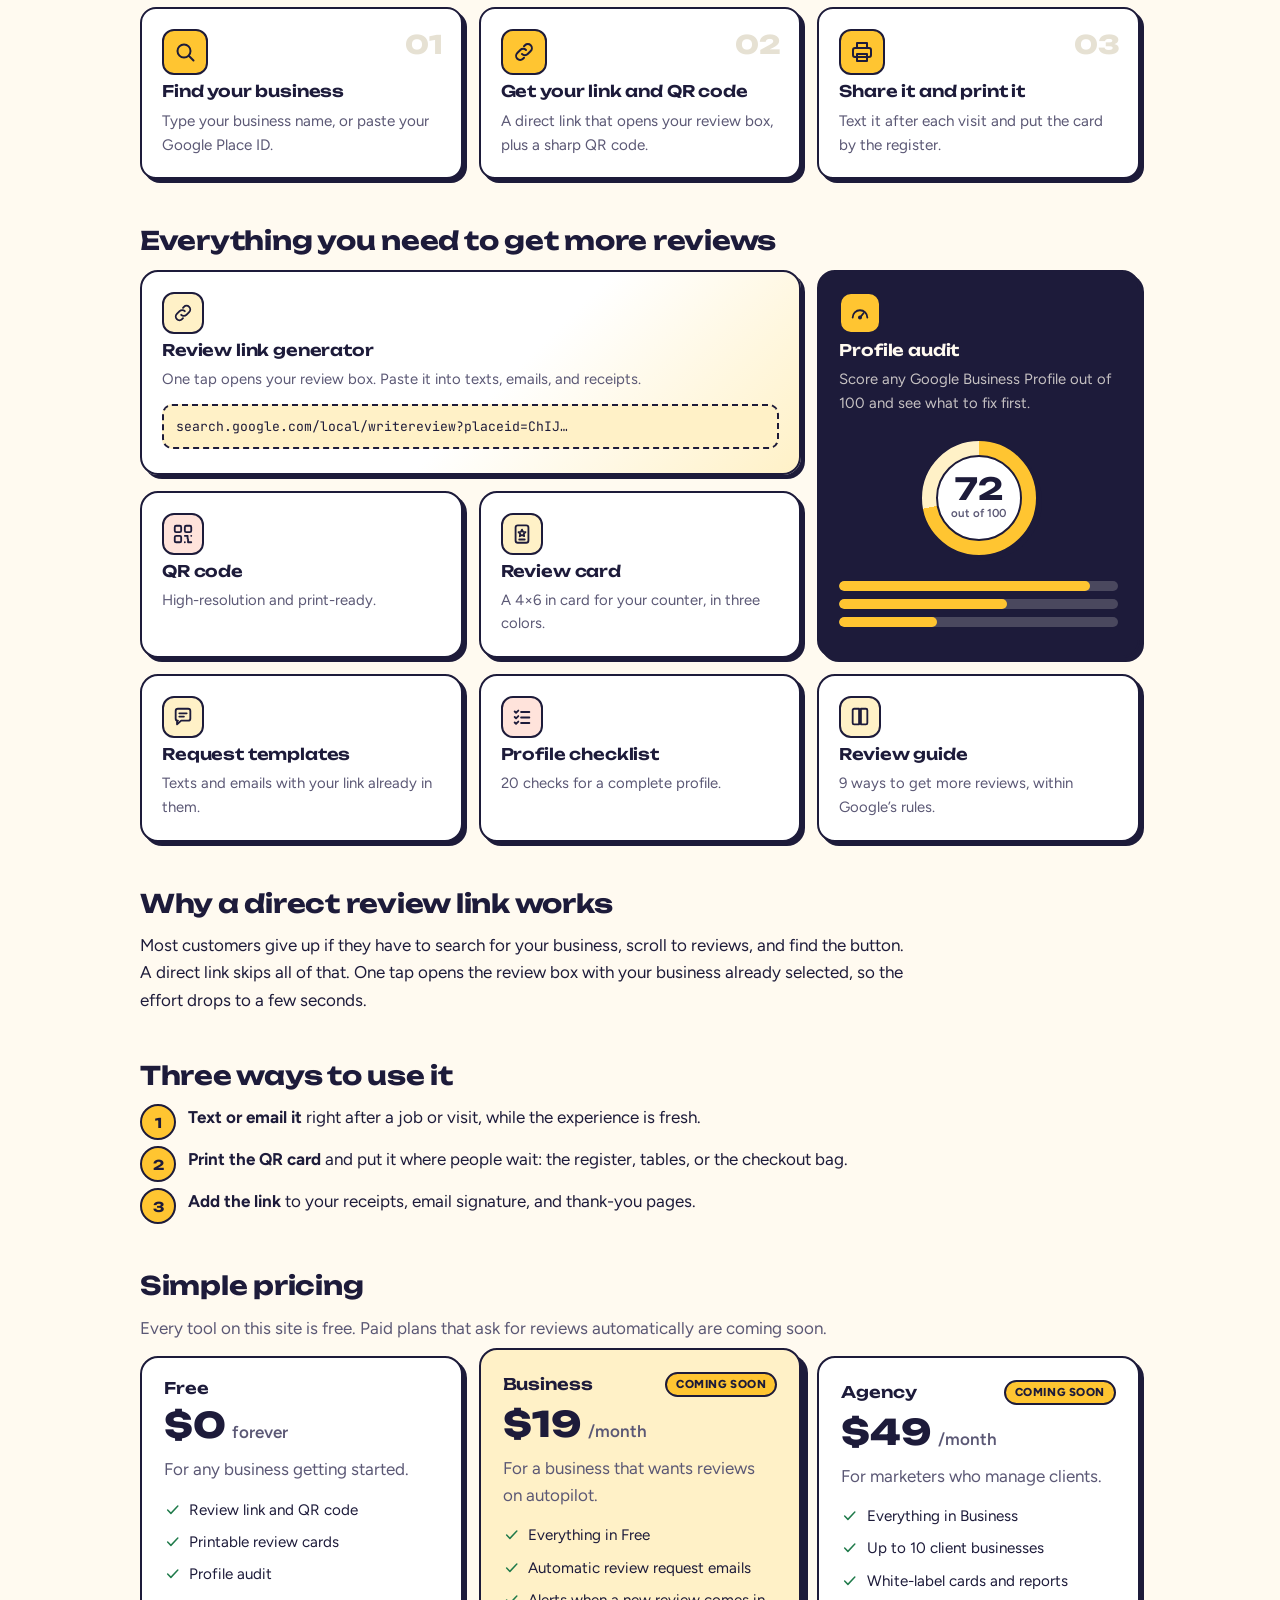
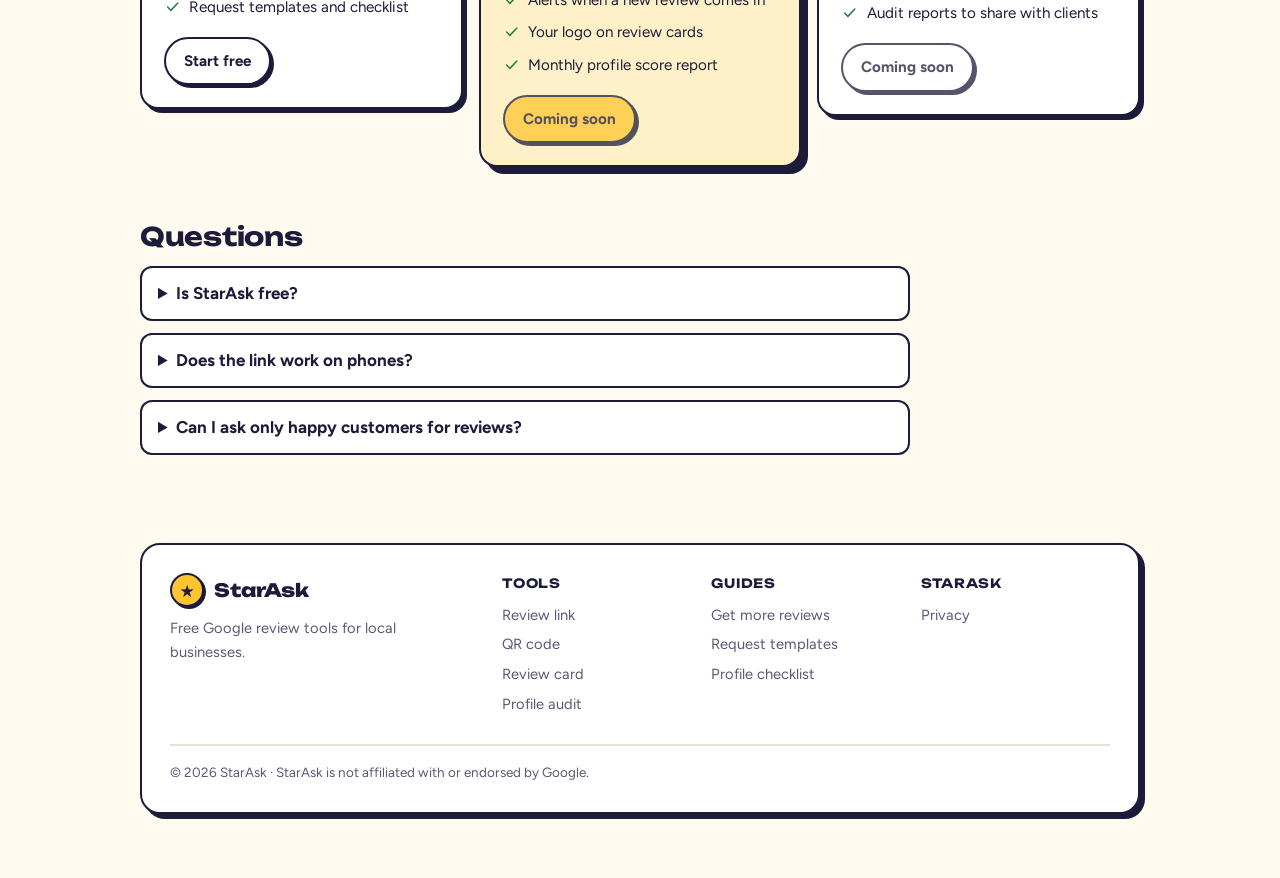
==== commit ef221820: "Premium design pass: glass header, hero mockup, how it works, bento, pricing, icons, footer, animati" ====
--- a/index.html
+++ b/index.html
@@ -12,6 +12,7 @@
 <meta property="og:type" content="website">
 <link rel="preconnect" href="https://fonts.googleapis.com"><link rel="preconnect" href="https://fonts.gstatic.com" crossorigin><link rel="stylesheet" href="https://fonts.googleapis.com/css2?family=Unbounded:wght@600;700;800&family=Figtree:wght@400;500;600;700&family=JetBrains+Mono:wght@400&display=swap">
 <link rel="stylesheet" href="assets/style.css">
+<script>document.documentElement.classList.add('js')</script>
 <script type="application/ld+json">[{"@context": "https://schema.org", "@type": "WebApplication", "name": "StarAsk", "url": "https://getstarask.com/", "applicationCategory": "BusinessApplication", "operatingSystem": "Any", "offers": {"@type": "Offer", "price": "0", "priceCurrency": "USD"}, "description": "Create a direct Google review link, a QR code, and a printable review card for your business in under a minute. Free, no sign-up."}, {"@context": "https://schema.org", "@type": "FAQPage", "mainEntity": [{"@type": "Question", "name": "Is StarAsk free?", "acceptedAnswer": {"@type": "Answer", "text": "Yes. The review link, QR code, and printable card are free with no sign-up."}}, {"@type": "Question", "name": "Does the link work on phones?", "acceptedAnswer": {"@type": "Answer", "text": "Yes. It opens the Google review box on iPhone, Android, and desktop. People need to be signed in to a Google account to post a review."}}, {"@type": "Question", "name": "Can I ask only happy customers for reviews?", "acceptedAnswer": {"@type": "Answer", "text": "No. Google's rules don't allow filtering who you ask. Send the same link to every customer and let them review honestly."}}]}]</script>
 </head>
 <body>
@@ -21,10 +22,40 @@
   <nav aria-label="Tools"><a href="review-link-generator/">Review link</a><a href="review-qr-code/">QR code</a><a href="review-card/">Review card</a><a href="review-request-templates/">Templates</a><a href="google-business-profile-audit/">Audit</a><a href="get-more-google-reviews/">Guide</a></nav>
 </header>
 <main>
-<div class="hero">
-  <span class="eyebrow">Free review tools for local businesses</span>
-  <h1>Get more Google reviews with one link, one QR code, one card</h1>
-  <p>Customers who are happy rarely leave a review on their own. Give them a link that opens the review box directly, a QR code for your counter, and a card that does the asking for you.</p>
+
+<div class="hero hero-home">
+  <div class="hero-copy">
+    <span class="eyebrow">Free review tools for local businesses</span>
+    <h1>Get more Google reviews with one link, one QR code, one card</h1>
+    <p>Customers who are happy rarely leave a review on their own. Give them a link that opens the review box directly, a QR code for your counter, and a card that does the asking for you.</p>
+    <div class="row cta-row">
+      <a class="btn big" href="#tool">Create my review link <svg class="ic" viewBox="0 0 24 24" fill="none" stroke="currentColor" stroke-width="2" stroke-linecap="round" stroke-linejoin="round" aria-hidden="true"><path d="M5 12h14M13 6l6 6-6 6"/></svg></a>
+      <a class="btn ghost big" href="google-business-profile-audit/">Audit my profile</a>
+    </div>
+    <ul class="trust">
+      <li><svg class="ic" viewBox="0 0 24 24" fill="none" stroke="currentColor" stroke-width="2" stroke-linecap="round" stroke-linejoin="round" aria-hidden="true"><path d="M5 12.5l4.5 4.5L19 7"/></svg>Free tools</li><li><svg class="ic" viewBox="0 0 24 24" fill="none" stroke="currentColor" stroke-width="2" stroke-linecap="round" stroke-linejoin="round" aria-hidden="true"><path d="M5 12.5l4.5 4.5L19 7"/></svg>No sign-up</li><li><svg class="ic" viewBox="0 0 24 24" fill="none" stroke="currentColor" stroke-width="2" stroke-linecap="round" stroke-linejoin="round" aria-hidden="true"><path d="M5 12.5l4.5 4.5L19 7"/></svg>Works in any country</li>
+    </ul>
+  </div>
+  <div class="mock" aria-hidden="true">
+    <div class="phone">
+      <div class="notch"></div>
+      <div class="screen">
+        <div class="g-top"><span class="g-dot"></span><span class="g-bar"></span></div>
+        <p class="g-name">Harbor Street Coffee</p>
+        <p class="g-sub">Rate and review</p>
+        <div class="g-stars"><span style="--i:0">&#9733;</span><span style="--i:1">&#9733;</span><span style="--i:2">&#9733;</span><span style="--i:3">&#9733;</span><span style="--i:4">&#9733;</span></div>
+        <div class="g-lines"><span></span><span></span><span class="short"></span></div>
+        <div class="g-post">Post</div>
+      </div>
+    </div>
+    <div class="mini-card">
+      <p class="mc-name">Harbor Street Coffee</p>
+      <p class="mc-stars">&#9733;&#9733;&#9733;&#9733;&#9733;</p>
+      <p class="mc-h">Loved your visit?</p>
+      <img src="assets/hero-qr.svg" alt="" width="96" height="96">
+    </div>
+    <div class="toast"><span class="t-ic">&#9733;</span><span><strong>New 5-star review</strong><small>just now</small></span></div>
+  </div>
 </div>
 
 <div class="tool" id="tool">
@@ -86,20 +117,74 @@
   </div>
 </div>
 <div class="content">
-<section><h2>Why a direct review link works</h2><p>Most customers give up if they have to search for your business, scroll to reviews, and find the button. A direct link skips all of that. One tap opens the review box with your business already selected, so the effort drops to a few seconds.</p></section><section><h2>Three ways to use it</h2><ol class="steps"><li><span><strong>Text or email it</strong> right after a job or visit, while the experience is fresh.</span></li><li><span><strong>Print the QR card</strong> and put it where people wait: the register, tables, or the checkout bag.</span></li><li><span><strong>Add the link</strong> to your receipts, email signature, and thank-you pages.</span></li></ol></section>
-<section><h2>Questions</h2><div class="faq"><details><summary>Is StarAsk free?</summary><p>Yes. The review link, QR code, and printable card are free with no sign-up.</p></details><details><summary>Does the link work on phones?</summary><p>Yes. It opens the Google review box on iPhone, Android, and desktop. People need to be signed in to a Google account to post a review.</p></details><details><summary>Can I ask only happy customers for reviews?</summary><p>No. Google&#x27;s rules don&#x27;t allow filtering who you ask. Send the same link to every customer and let them review honestly.</p></details></div></section>
-<section><h2>More free tools and guides</h2><div class="related"><a href="review-qr-code/"><strong>Free Google review QR code generator</strong><span>Make a Google review QR code that opens your review box in one scan. Download a high-resol&hellip;</span></a><a href="review-link-generator/"><strong>Google review link generator</strong><span>Generate a direct Google review link that opens the review box for your business. Copy it &hellip;</span></a><a href="review-card/"><strong>Free printable Google review card</strong><span>Design a printable Google review card with your business name and QR code. Choose a color,&hellip;</span></a><a href="review-request-templates/"><strong>Google review request templates you can copy</strong><span>Copy-ready Google review request templates for text messages, emails, receipts, and social&hellip;</span></a><a href="google-business-profile-audit/"><strong>Free Google Business Profile audit</strong><span>Audit any Google Business Profile in seconds. Get a score out of 100 for reviews, rating, &hellip;</span></a><a href="get-more-google-reviews/"><strong>How to get more Google reviews</strong><span>A practical guide to getting more Google reviews for a local business: when to ask, where &hellip;</span></a><a href="google-business-profile-checklist/"><strong>Google Business Profile checklist</strong><span>A free interactive Google Business Profile checklist. Tick off basics, hours, photos, revi&hellip;</span></a></div></section>
+
+<section class="how reveal">
+  <h2>How it works</h2>
+  <ol class="how-steps">
+    <li><span class="how-ic"><svg class="ic" viewBox="0 0 24 24" fill="none" stroke="currentColor" stroke-width="2" stroke-linecap="round" stroke-linejoin="round" aria-hidden="true"><circle cx="11" cy="11" r="6.5"/><path d="M16 16l4.5 4.5"/></svg></span><span class="how-n">01</span><h3>Find your business</h3><p>Type your business name, or paste your Google Place ID.</p></li>
+    <li><span class="how-ic"><svg class="ic" viewBox="0 0 24 24" fill="none" stroke="currentColor" stroke-width="2" stroke-linecap="round" stroke-linejoin="round" aria-hidden="true"><path d="M10 14a4 4 0 0 0 5.7 0l3-3a4 4 0 0 0-5.7-5.7l-1 1"/><path d="M14 10a4 4 0 0 0-5.7 0l-3 3a4 4 0 0 0 5.7 5.7l1-1"/></svg></span><span class="how-n">02</span><h3>Get your link and QR code</h3><p>A direct link that opens your review box, plus a sharp QR code.</p></li>
+    <li><span class="how-ic"><svg class="ic" viewBox="0 0 24 24" fill="none" stroke="currentColor" stroke-width="2" stroke-linecap="round" stroke-linejoin="round" aria-hidden="true"><path d="M7 8V3h10v5"/><rect x="3" y="8" width="18" height="9" rx="2"/><path d="M7 14h10v7H7z"/></svg></span><span class="how-n">03</span><h3>Share it and print it</h3><p>Text it after each visit and put the card by the register.</p></li>
+  </ol>
+</section>
+<section class="reveal">
+  <h2>Everything you need to get more reviews</h2>
+  <div class="bento">
+    <a class="tile t-link" href="review-link-generator/">
+      <span class="tile-ic"><svg class="ic" viewBox="0 0 24 24" fill="none" stroke="currentColor" stroke-width="2" stroke-linecap="round" stroke-linejoin="round" aria-hidden="true"><path d="M10 14a4 4 0 0 0 5.7 0l3-3a4 4 0 0 0-5.7-5.7l-1 1"/><path d="M14 10a4 4 0 0 0-5.7 0l-3 3a4 4 0 0 0 5.7 5.7l1-1"/></svg></span><h3>Review link generator</h3>
+      <p>One tap opens your review box. Paste it into texts, emails, and receipts.</p>
+      <span class="tile-demo linkbox">search.google.com/local/writereview?placeid=ChIJ&hellip;</span>
+    </a>
+    <a class="tile t-audit" href="google-business-profile-audit/">
+      <span class="tile-ic"><svg class="ic" viewBox="0 0 24 24" fill="none" stroke="currentColor" stroke-width="2" stroke-linecap="round" stroke-linejoin="round" aria-hidden="true"><path d="M4 17a8 8 0 1 1 16 0"/><path d="M12 17l4-5"/><circle cx="12" cy="17" r="1.2"/></svg></span><h3>Profile audit</h3>
+      <p>Score any Google Business Profile out of 100 and see what to fix first.</p>
+      <span class="tile-demo mini-score"><span class="score warn" style="--pct:72"><strong>72</strong><span>out of 100</span></span></span>
+      <span class="tile-demo bars"><span style="--w:90%"></span><span style="--w:60%"></span><span style="--w:35%"></span></span>
+    </a>
+    <a class="tile t-qr" href="review-qr-code/">
+      <span class="tile-ic"><svg class="ic" viewBox="0 0 24 24" fill="none" stroke="currentColor" stroke-width="2" stroke-linecap="round" stroke-linejoin="round" aria-hidden="true"><rect x="3" y="3" width="7" height="7" rx="1.5"/><rect x="14" y="3" width="7" height="7" rx="1.5"/><rect x="3" y="14" width="7" height="7" rx="1.5"/><path d="M14 14h3v3M21 14v.01M14 21h.01M17.5 17.5V21H21"/></svg></span><h3>QR code</h3><p>High-resolution and print-ready.</p>
+    </a>
+    <a class="tile t-card" href="review-card/">
+      <span class="tile-ic"><svg class="ic" viewBox="0 0 24 24" fill="none" stroke="currentColor" stroke-width="2" stroke-linecap="round" stroke-linejoin="round" aria-hidden="true"><rect x="5" y="2.5" width="14" height="19" rx="2.5"/><path d="M12 7.2l1.2 2.4 2.6.4-1.9 1.8.5 2.6-2.4-1.3-2.4 1.3.5-2.6-1.9-1.8 2.6-.4z"/><path d="M9 18h6"/></svg></span><h3>Review card</h3><p>A 4&times;6 in card for your counter, in three colors.</p>
+    </a>
+    <a class="tile t-tpl" href="review-request-templates/">
+      <span class="tile-ic"><svg class="ic" viewBox="0 0 24 24" fill="none" stroke="currentColor" stroke-width="2" stroke-linecap="round" stroke-linejoin="round" aria-hidden="true"><path d="M4 5.5A2.5 2.5 0 0 1 6.5 3h11A2.5 2.5 0 0 1 20 5.5v8a2.5 2.5 0 0 1-2.5 2.5H10l-4.5 4v-4H6.5A2.5 2.5 0 0 1 4 13.5z"/><path d="M8 8h8M8 11.5h5"/></svg></span><h3>Request templates</h3><p>Texts and emails with your link already in them.</p>
+    </a>
+    <a class="tile t-ck" href="google-business-profile-checklist/">
+      <span class="tile-ic"><svg class="ic" viewBox="0 0 24 24" fill="none" stroke="currentColor" stroke-width="2" stroke-linecap="round" stroke-linejoin="round" aria-hidden="true"><path d="M4 6l1.5 1.5L8 5M4 12l1.5 1.5L8 11M4 18l1.5 1.5L8 17"/><path d="M11 6.5h9M11 12.5h9M11 18.5h9"/></svg></span><h3>Profile checklist</h3><p>20 checks for a complete profile.</p>
+    </a>
+    <a class="tile t-guide" href="get-more-google-reviews/">
+      <span class="tile-ic"><svg class="ic" viewBox="0 0 24 24" fill="none" stroke="currentColor" stroke-width="2" stroke-linecap="round" stroke-linejoin="round" aria-hidden="true"><path d="M4 4.5A1.5 1.5 0 0 1 5.5 3H11v17H5.5A1.5 1.5 0 0 1 4 18.5z"/><path d="M20 4.5A1.5 1.5 0 0 0 18.5 3H13v17h5.5a1.5 1.5 0 0 0 1.5-1.5z"/></svg></span><h3>Review guide</h3><p>9 ways to get more reviews, within Google&rsquo;s rules.</p>
+    </a>
+  </div>
+</section>
+<section class="reveal"><h2>Why a direct review link works</h2><p>Most customers give up if they have to search for your business, scroll to reviews, and find the button. A direct link skips all of that. One tap opens the review box with your business already selected, so the effort drops to a few seconds.</p></section><section class="reveal"><h2>Three ways to use it</h2><ol class="steps"><li><span><strong>Text or email it</strong> right after a job or visit, while the experience is fresh.</span></li><li><span><strong>Print the QR card</strong> and put it where people wait: the register, tables, or the checkout bag.</span></li><li><span><strong>Add the link</strong> to your receipts, email signature, and thank-you pages.</span></li></ol></section>
+<section class="reveal"><h2>Simple pricing</h2><p class="muted">Every tool on this site is free. Paid plans that ask for reviews automatically are coming soon.</p><div class="plans"><div class="plan"><div class="plan-top"><h3>Free</h3></div><p class="price"><strong>$0</strong><span>forever</span></p><p class="muted">For any business getting started.</p><ul><li><svg class="ic" viewBox="0 0 24 24" fill="none" stroke="currentColor" stroke-width="2" stroke-linecap="round" stroke-linejoin="round" aria-hidden="true"><path d="M5 12.5l4.5 4.5L19 7"/></svg>Review link and QR code</li><li><svg class="ic" viewBox="0 0 24 24" fill="none" stroke="currentColor" stroke-width="2" stroke-linecap="round" stroke-linejoin="round" aria-hidden="true"><path d="M5 12.5l4.5 4.5L19 7"/></svg>Printable review cards</li><li><svg class="ic" viewBox="0 0 24 24" fill="none" stroke="currentColor" stroke-width="2" stroke-linecap="round" stroke-linejoin="round" aria-hidden="true"><path d="M5 12.5l4.5 4.5L19 7"/></svg>Profile audit</li><li><svg class="ic" viewBox="0 0 24 24" fill="none" stroke="currentColor" stroke-width="2" stroke-linecap="round" stroke-linejoin="round" aria-hidden="true"><path d="M5 12.5l4.5 4.5L19 7"/></svg>Request templates and checklist</li></ul><a class="btn ghost" href="#tool">Start free</a></div><div class="plan featured"><div class="plan-top"><h3>Business</h3><span class="pill warn">Coming soon</span></div><p class="price"><strong>$19</strong><span>/month</span></p><p class="muted">For a business that wants reviews on autopilot.</p><ul><li><svg class="ic" viewBox="0 0 24 24" fill="none" stroke="currentColor" stroke-width="2" stroke-linecap="round" stroke-linejoin="round" aria-hidden="true"><path d="M5 12.5l4.5 4.5L19 7"/></svg>Everything in Free</li><li><svg class="ic" viewBox="0 0 24 24" fill="none" stroke="currentColor" stroke-width="2" stroke-linecap="round" stroke-linejoin="round" aria-hidden="true"><path d="M5 12.5l4.5 4.5L19 7"/></svg>Automatic review request emails</li><li><svg class="ic" viewBox="0 0 24 24" fill="none" stroke="currentColor" stroke-width="2" stroke-linecap="round" stroke-linejoin="round" aria-hidden="true"><path d="M5 12.5l4.5 4.5L19 7"/></svg>Alerts when a new review comes in</li><li><svg class="ic" viewBox="0 0 24 24" fill="none" stroke="currentColor" stroke-width="2" stroke-linecap="round" stroke-linejoin="round" aria-hidden="true"><path d="M5 12.5l4.5 4.5L19 7"/></svg>Your logo on review cards</li><li><svg class="ic" viewBox="0 0 24 24" fill="none" stroke="currentColor" stroke-width="2" stroke-linecap="round" stroke-linejoin="round" aria-hidden="true"><path d="M5 12.5l4.5 4.5L19 7"/></svg>Monthly profile score report</li></ul><span class="btn soon" aria-disabled="true">Coming soon</span></div><div class="plan"><div class="plan-top"><h3>Agency</h3><span class="pill warn">Coming soon</span></div><p class="price"><strong>$49</strong><span>/month</span></p><p class="muted">For marketers who manage clients.</p><ul><li><svg class="ic" viewBox="0 0 24 24" fill="none" stroke="currentColor" stroke-width="2" stroke-linecap="round" stroke-linejoin="round" aria-hidden="true"><path d="M5 12.5l4.5 4.5L19 7"/></svg>Everything in Business</li><li><svg class="ic" viewBox="0 0 24 24" fill="none" stroke="currentColor" stroke-width="2" stroke-linecap="round" stroke-linejoin="round" aria-hidden="true"><path d="M5 12.5l4.5 4.5L19 7"/></svg>Up to 10 client businesses</li><li><svg class="ic" viewBox="0 0 24 24" fill="none" stroke="currentColor" stroke-width="2" stroke-linecap="round" stroke-linejoin="round" aria-hidden="true"><path d="M5 12.5l4.5 4.5L19 7"/></svg>White-label cards and reports</li><li><svg class="ic" viewBox="0 0 24 24" fill="none" stroke="currentColor" stroke-width="2" stroke-linecap="round" stroke-linejoin="round" aria-hidden="true"><path d="M5 12.5l4.5 4.5L19 7"/></svg>Audit reports to share with clients</li></ul><span class="btn ghost soon" aria-disabled="true">Coming soon</span></div></div></section>
+<section class="reveal"><h2>Questions</h2><div class="faq"><details><summary>Is StarAsk free?</summary><p>Yes. The review link, QR code, and printable card are free with no sign-up.</p></details><details><summary>Does the link work on phones?</summary><p>Yes. It opens the Google review box on iPhone, Android, and desktop. People need to be signed in to a Google account to post a review.</p></details><details><summary>Can I ask only happy customers for reviews?</summary><p>No. Google&#x27;s rules don&#x27;t allow filtering who you ask. Send the same link to every customer and let them review honestly.</p></details></div></section>
+
 </div>
 </main>
 <footer class="foot">
-  <span>&copy; 2026 StarAsk</span>
-  <span><a href="privacy/">Privacy</a> &middot; StarAsk is not affiliated with or endorsed by Google.</span>
+  <div class="foot-brand">
+    <a class="brand" href="./"><span class="pin"><span>&#9733;</span></span>StarAsk</a>
+    <p>Free Google review tools for local businesses.</p>
+  </div>
+  <div class="foot-cols">
+    <div><h4>Tools</h4><a href="review-link-generator/">Review link</a><a href="review-qr-code/">QR code</a><a href="review-card/">Review card</a><a href="google-business-profile-audit/">Profile audit</a></div>
+    <div><h4>Guides</h4><a href="get-more-google-reviews/">Get more reviews</a><a href="review-request-templates/">Request templates</a><a href="google-business-profile-checklist/">Profile checklist</a></div>
+    <div><h4>StarAsk</h4><a href="privacy/">Privacy</a></div>
+  </div>
+  <p class="foot-bottom">&copy; 2026 StarAsk &middot; StarAsk is not affiliated with or endorsed by Google.</p>
 </footer>
 </div>
 <script src="assets/config.js"></script>
 <script src="assets/places.js"></script>
 <script src="assets/qrcode.js"></script>
 <script src="assets/tool.js"></script>
-<script>StarAsk.mount(document.getElementById('tool'));</script>
+<script>StarAsk.mount(document.getElementById('tool'));</script><script>
+(function(){var els=document.querySelectorAll('.reveal');
+if(!('IntersectionObserver' in window)){els.forEach(function(e){e.classList.add('in');});return;}
+var io=new IntersectionObserver(function(es){es.forEach(function(e){if(e.isIntersecting){e.target.classList.add('in');io.unobserve(e.target);}});},{rootMargin:'0px 0px -8% 0px'});
+els.forEach(function(e){io.observe(e);});})();
+</script>
 </body>
 </html>
--- a/assets/style.css
+++ b/assets/style.css
@@ -23,7 +23,10 @@
 *{box-sizing:border-box}
 [hidden]{display:none!important}
 html{-webkit-text-size-adjust:100%}
-body{margin:0;background:var(--bg);color:var(--ink);font-family:var(--body);font-size:17px;line-height:1.6;padding-inline:16px;padding-block:0 64px}
+body{margin:0;background:
+  radial-gradient(900px 520px at 8% -8%, color-mix(in srgb,var(--brand) 24%,transparent), transparent 62%),
+  radial-gradient(760px 480px at 100% 2%, color-mix(in srgb,var(--pop) 13%,transparent), transparent 62%),
+  var(--bg);color:var(--ink);font-family:var(--body);font-size:17px;line-height:1.6;padding-inline:16px;padding-block:0 64px}
 .wrap{max-width:1000px;margin-inline:auto}
 h1,h2,h3{font-family:var(--display);line-height:1.12;text-wrap:balance;margin:0;letter-spacing:-.01em}
 h1{font-size:clamp(1.8rem,4.6vw,3rem);font-weight:800}
@@ -36,7 +39,10 @@
 .hint{font-size:.88rem;color:var(--muted)}
 
 /* header / footer */
-.top{display:flex;flex-wrap:wrap;gap:12px 24px;align-items:center;justify-content:space-between;padding-block:18px;margin-bottom:36px}
+.top{position:sticky;top:10px;z-index:20;display:flex;flex-wrap:wrap;gap:8px 24px;align-items:center;justify-content:space-between;
+  margin:12px 0 44px;padding:8px 10px 8px 14px;border:2px solid var(--line);border-radius:999px;
+  background:color-mix(in srgb,var(--surface) 80%,transparent);-webkit-backdrop-filter:blur(14px) saturate(1.5);backdrop-filter:blur(14px) saturate(1.5);
+  box-shadow:3px 3px 0 var(--shadow)}
 .brand{display:flex;align-items:center;gap:10px;font-family:var(--display);font-weight:800;font-size:1.15rem;color:var(--ink);text-decoration:none}
 .pin{width:34px;height:34px;border-radius:50%;background:var(--brand);border:2px solid var(--line);box-shadow:2px 2px 0 var(--shadow);display:grid;place-items:center;flex:none}
 .pin span{color:var(--brand-ink);font-size:17px;line-height:1}
@@ -44,8 +50,17 @@
 .top nav a{text-decoration:none;color:var(--ink);font-weight:600;font-size:.92rem;padding:6px 12px;border-radius:999px;border:2px solid transparent}
 .top nav a:hover{border-color:var(--line)}
 .top nav a[aria-current="page"]{background:var(--brand);color:var(--brand-ink);border-color:var(--line)}
-.foot{margin-top:72px;padding-top:20px;border-top:2px solid var(--line);display:flex;flex-wrap:wrap;gap:8px 20px;justify-content:space-between;font-size:.88rem;color:var(--muted)}
-.foot a{color:var(--muted)}
+@media (max-width:760px){.top{border-radius:20px;padding:10px 12px}.top>nav{width:100%;flex-wrap:nowrap;overflow-x:auto;scrollbar-width:none;margin-inline:-4px;-webkit-mask-image:linear-gradient(90deg,#000 82%,transparent);mask-image:linear-gradient(90deg,#000 82%,transparent)}.top>nav::-webkit-scrollbar{display:none}.top>nav a{white-space:nowrap}}
+.foot{margin-top:88px;padding:28px;border:2px solid var(--line);border-radius:20px;background:var(--surface);box-shadow:5px 5px 0 var(--shadow);
+  display:grid;grid-template-columns:minmax(0,1fr) minmax(0,2fr);gap:28px;font-size:.92rem;color:var(--muted)}
+@media (max-width:760px){.foot{grid-template-columns:minmax(0,1fr);padding:22px}}
+.foot-brand{display:grid;gap:10px;align-content:start}
+.foot-cols{display:grid;grid-template-columns:repeat(auto-fit,minmax(140px,1fr));gap:20px}
+.foot-cols div{display:grid;gap:6px;align-content:start}
+.foot h4{margin:0 0 4px;font-family:var(--display);font-size:.8rem;letter-spacing:.06em;text-transform:uppercase;color:var(--ink)}
+.foot-cols a{color:var(--muted);text-decoration:none}
+.foot-cols a:hover{color:var(--ink);text-decoration:underline;text-decoration-color:var(--pop)}
+.foot-bottom{grid-column:1/-1;border-top:2px solid var(--hair);padding-top:16px;font-size:.84rem}
 
 /* hero */
 .hero{display:grid;gap:14px;margin-bottom:32px}
@@ -95,7 +110,7 @@
 .faq summary{cursor:pointer;font-weight:700}
 .faq p{margin-top:8px;color:var(--muted)}
 .related{display:grid;grid-template-columns:repeat(auto-fit,minmax(220px,1fr));gap:14px}
-.related a{display:block;background:var(--surface);border:2px solid var(--line);border-radius:12px;padding:14px 16px;text-decoration:none;color:var(--ink);box-shadow:3px 3px 0 var(--shadow);transition:transform .08s}
+.related a{display:grid;gap:4px;justify-items:start;background:var(--surface);border:2px solid var(--line);border-radius:12px;padding:14px 16px;text-decoration:none;color:var(--ink);box-shadow:3px 3px 0 var(--shadow);transition:transform .08s}
 .related a strong{font-family:var(--display);font-size:.92rem;font-weight:700}
 .related a span{display:block;font-size:.88rem;color:var(--muted);margin-top:4px}
 .related a:hover{transform:translate(-2px,-2px)}
@@ -120,12 +135,13 @@
 
 @media print{
   body{background:#fff;padding:0}
+  body::before{display:none}
   .top,.foot,.content,.hero,.toolform,.tabs,.no-print{display:none!important}
   .tool{display:block}
   .panel{border:0;padding:0;box-shadow:none;background:#fff}
   .cardside canvas{max-width:4in;box-shadow:none;border:0;transform:none}
 }
-@media (prefers-reduced-motion:reduce){*{transition:none!important;scroll-behavior:auto!important}button:hover,.related a:hover{transform:none}}
+@media (prefers-reduced-motion:reduce){*,*::before,*::after{transition:none!important;animation:none!important;scroll-behavior:auto!important}button:hover,.related a:hover,.tile:hover{transform:none}.js .reveal{opacity:1;transform:none}}
 
 /* business search */
 .combo{position:relative}
@@ -149,6 +165,7 @@
 .score{--pct:0;--c:var(--good);width:132px;height:132px;border-radius:50%;border:2px solid var(--line);box-shadow:4px 4px 0 var(--shadow);
   background:conic-gradient(var(--c) calc(var(--pct)*1%),var(--brand-soft) 0);display:grid;place-content:center;text-align:center;position:relative}
 .score::before{content:"";position:absolute;inset:14px;border-radius:50%;background:var(--surface);border:2px solid var(--line)}
+.score{color:var(--ink)}
 .score>*{position:relative}
 .score strong{font-family:var(--display);font-size:2.2rem;line-height:1}
 .score span{font-size:.72rem;color:var(--muted);font-weight:600}
@@ -163,3 +180,115 @@
 .check p{font-size:.94rem}
 .check a{font-weight:700;font-size:.92rem;justify-self:start}
 .audit-cta{display:grid;gap:10px;justify-items:start;background:var(--brand-soft)}
+
+/* ---------- premium layer ---------- */
+html{scroll-behavior:smooth;scroll-padding-top:110px}
+body::before{content:"";position:fixed;inset:0;pointer-events:none;z-index:50;opacity:.07;mix-blend-mode:multiply;
+  background-image:url("data:image/svg+xml,%3Csvg xmlns='http://www.w3.org/2000/svg' width='160' height='160'%3E%3Cfilter id='n'%3E%3CfeTurbulence type='fractalNoise' baseFrequency='.85' numOctaves='3' stitchTiles='stitch'/%3E%3C/filter%3E%3Crect width='100%25' height='100%25' filter='url(%23n)'/%3E%3C/svg%3E")}
+@media (prefers-color-scheme: dark){:root:not([data-theme="light"]) body::before{mix-blend-mode:overlay;opacity:.09}}
+:root[data-theme="dark"] body::before{mix-blend-mode:overlay;opacity:.09}
+.ic{width:1.15em;height:1.15em;flex:none;vertical-align:-.2em}
+.btn .ic{margin-left:6px}
+.btn.big{padding:13px 22px;font-size:1rem}
+.btn.soon{cursor:default;opacity:.75}
+.btn.soon:hover{transform:none;box-shadow:3px 3px 0 var(--shadow)}
+
+/* scroll reveal (only when JS runs) */
+.js .reveal{opacity:0;transform:translateY(18px);transition:opacity .6s ease,transform .6s cubic-bezier(.2,.7,.2,1)}
+.js .reveal.in{opacity:1;transform:none}
+
+/* home hero */
+.hero-home{grid-template-columns:minmax(0,1.08fr) minmax(0,.92fr);align-items:center;gap:36px;margin-bottom:56px}
+@media (max-width:860px){.hero-home{grid-template-columns:minmax(0,1fr)}}
+.hero-copy{display:grid;gap:16px;justify-items:start}
+.hero-copy h1{font-size:clamp(2rem,5vw,3.4rem)}
+.cta-row{margin-top:6px}
+.trust{list-style:none;margin:0;padding:0;display:flex;flex-wrap:wrap;gap:8px 18px;font-weight:600;font-size:.92rem}
+.trust li{display:flex;align-items:center;gap:6px}
+.trust .ic{color:var(--good)}
+.mock{position:relative;height:440px;max-width:460px;width:100%;justify-self:center}
+.mock::before{content:"";position:absolute;inset:8% 4% 4% 12%;border-radius:50%;background:radial-gradient(closest-side,color-mix(in srgb,var(--brand) 55%,transparent),transparent);filter:blur(18px)}
+.phone{position:absolute;left:8%;top:0;width:220px;height:430px;border:2px solid var(--line);border-radius:36px;background:var(--ink);padding:10px;box-shadow:6px 6px 0 var(--shadow);animation:float 6s ease-in-out infinite}
+.notch{position:absolute;top:16px;left:50%;width:62px;height:16px;margin-left:-31px;border-radius:999px;background:var(--ink);z-index:1}
+.screen{height:100%;border-radius:27px;background:#ffffff;color:#1d1b3a;padding:44px 18px 18px;display:grid;align-content:start;gap:10px;justify-items:center;text-align:center}
+.g-top{display:flex;gap:8px;align-items:center;width:100%}
+.g-dot{width:22px;height:22px;border-radius:50%;background:conic-gradient(#4285f4 0 25%,#ea4335 0 50%,#fbbc05 0 75%,#34a853 0)}
+.g-bar{flex:1;height:10px;border-radius:999px;background:#eceaf3}
+.g-name{font-family:var(--display);font-weight:700;font-size:.92rem;margin-top:12px}
+.g-sub{font-size:.78rem;color:#6b6880}
+.g-stars{display:flex;gap:4px;font-size:1.7rem;line-height:1}
+.g-stars span{color:#e3e0ea;animation:starfill 4.5s ease-in-out infinite;animation-delay:calc(var(--i)*.14s)}
+.g-lines{display:grid;gap:7px;width:100%;margin-top:8px}
+.g-lines span{height:9px;border-radius:999px;background:#eceaf3}
+.g-lines .short{width:60%}
+.g-post{margin-top:8px;justify-self:end;background:#1a73e8;color:#fff;font-weight:700;font-size:.8rem;padding:6px 16px;border-radius:999px}
+.mini-card{position:absolute;right:0;bottom:6px;width:172px;background:var(--brand);color:#1d1b3a;border:2px solid var(--line);border-radius:16px;
+  padding:16px 12px 14px;display:grid;justify-items:center;gap:4px;text-align:center;box-shadow:5px 5px 0 var(--shadow);transform:rotate(6deg);animation:float 7s ease-in-out -2s infinite}
+.mini-card p{margin:0}
+.mc-name{font-family:var(--display);font-weight:700;font-size:.78rem;line-height:1.2}
+.mc-stars{letter-spacing:2px;font-size:.9rem}
+.mc-h{font-weight:700;font-size:.8rem}
+.mini-card img{width:96px;height:96px;border-radius:8px;background:#fff;padding:4px;margin-top:4px}
+.toast{position:absolute;left:0;top:58px;display:flex;align-items:center;gap:10px;background:var(--surface);color:var(--ink);border:2px solid var(--line);border-radius:14px;
+  padding:9px 14px 9px 10px;box-shadow:4px 4px 0 var(--shadow);animation:toast 4.5s ease-in-out infinite}
+.toast strong{display:block;font-size:.84rem}
+.toast small{display:block;color:var(--muted);font-size:.74rem}
+.t-ic{width:30px;height:30px;border-radius:50%;background:var(--brand);color:var(--brand-ink);border:2px solid var(--line);display:grid;place-items:center;font-size:.9rem}
+@media (max-width:520px){.mock{height:350px}.phone{left:0;width:186px;height:345px;border-radius:30px;padding:8px}.screen{border-radius:23px;padding:38px 14px 14px;gap:8px}.g-stars{font-size:1.3rem;gap:3px}.g-name{font-size:.85rem}.mini-card{width:146px;padding:12px 10px}.mini-card img{width:76px;height:76px}.toast{top:24px;left:auto;right:0}}
+@keyframes float{0%,100%{translate:0 0}50%{translate:0 -10px}}
+@keyframes starfill{0%,12%{color:#e3e0ea;transform:scale(1)}22%{color:#fbbc05;transform:scale(1.25)}30%,88%{color:#fbbc05;transform:scale(1)}100%{color:#e3e0ea}}
+@keyframes toast{0%,18%{opacity:0;translate:0 10px}28%,82%{opacity:1;translate:0 0}92%,100%{opacity:0;translate:0 -6px}}
+
+/* how it works */
+.how-steps{list-style:none;padding:0!important;margin:0;display:grid!important;grid-template-columns:repeat(auto-fit,minmax(220px,1fr));gap:16px!important;counter-reset:none}
+.how-steps li{position:relative;display:grid;gap:8px;align-content:start;background:var(--surface);border:2px solid var(--line);border-radius:16px;padding:20px;box-shadow:4px 4px 0 var(--shadow)}
+.how-ic{width:46px;height:46px;border-radius:12px;background:var(--brand);color:var(--brand-ink);border:2px solid var(--line);display:grid;place-items:center}
+.how-ic .ic{width:24px;height:24px}
+.how-n{position:absolute;top:16px;right:18px;font-family:var(--display);font-weight:800;font-size:1.6rem;color:var(--hair)}
+.how-steps p{color:var(--muted);font-size:.95rem}
+.content section.how,.content section:has(.bento),.content section:has(.plans){max-width:none}
+
+/* bento */
+.bento{display:grid;grid-template-columns:repeat(3,minmax(0,1fr));gap:16px}
+@media (max-width:860px){.bento{grid-template-columns:repeat(2,minmax(0,1fr))}}
+@media (max-width:560px){.bento{grid-template-columns:minmax(0,1fr)}}
+.tile{position:relative;display:grid;gap:8px;align-content:start;background:var(--surface);color:var(--ink);text-decoration:none;border:2px solid var(--line);border-radius:18px;padding:20px;
+  box-shadow:4px 4px 0 var(--shadow);transition:transform .12s,box-shadow .12s;overflow:hidden}
+.tile:hover{transform:translate(-2px,-2px);box-shadow:6px 6px 0 var(--shadow)}
+.tile p{color:var(--muted);font-size:.93rem}
+.tile-ic{width:42px;height:42px;border-radius:12px;border:2px solid var(--line);display:grid;place-items:center;background:var(--brand-soft)}
+.tile-ic .ic{width:22px;height:22px}
+.t-link{grid-column:span 2;background:linear-gradient(135deg,var(--surface) 55%,var(--brand-soft))}
+.t-audit{grid-row:span 2;background:var(--ink);color:var(--bg)}
+.t-audit p{color:color-mix(in srgb,var(--bg) 75%,transparent)}
+.t-audit .tile-ic{background:var(--brand);color:var(--brand-ink)}
+.t-qr .tile-ic,.t-ck .tile-ic{background:var(--pop-soft)}
+@media (max-width:860px){.t-link{grid-column:span 2}.t-audit{grid-row:auto}}
+@media (max-width:560px){.t-link{grid-column:auto}}
+.tile-demo{margin-top:6px}
+.mini-score{display:flex;justify-content:center;padding:10px 0}
+.mini-score .score{width:118px;height:118px}
+.mini-score .score strong{font-size:1.9rem}
+.bars{display:grid;gap:8px}
+.bars span{height:10px;border-radius:999px;background:color-mix(in srgb,var(--bg) 20%,transparent);position:relative;overflow:hidden}
+.bars span::after{content:"";position:absolute;inset:0 auto 0 0;width:var(--w);background:var(--brand);border-radius:inherit}
+
+/* pricing */
+.plans{display:grid;grid-template-columns:repeat(3,minmax(0,1fr));gap:16px;align-items:start}
+@media (max-width:860px){.plans{grid-template-columns:minmax(0,1fr)}}
+.plan{display:grid;gap:10px;justify-items:start;background:var(--surface);border:2px solid var(--line);border-radius:18px;padding:22px;box-shadow:4px 4px 0 var(--shadow)}
+.plan.featured{background:var(--brand-soft);box-shadow:7px 7px 0 var(--shadow)}
+@media (min-width:861px){.plan.featured{transform:translateY(-8px)}}
+.plan-top{display:flex;gap:10px;align-items:center;justify-content:space-between;width:100%}
+.price{display:flex;align-items:baseline;gap:6px}
+.price strong{font-family:var(--display);font-size:2.2rem;font-weight:800;line-height:1}
+.price span{color:var(--muted);font-weight:600}
+.plan ul{list-style:none;padding:0!important;margin:4px 0 8px;display:grid;gap:8px}
+.plan li{display:flex;gap:8px;align-items:flex-start;font-size:.95rem}
+.plan li .ic{color:var(--good);margin-top:.2em}
+
+/* related icons, score animation */
+.rel-ic{width:30px;height:30px;padding:5px;border-radius:9px;border:2px solid var(--line);background:var(--brand-soft);margin-bottom:6px}
+@property --pct{syntax:'<number>';inherits:false;initial-value:0}
+.score{animation:ring 1.1s cubic-bezier(.2,.7,.2,1) both}
+@keyframes ring{from{--pct:0}}
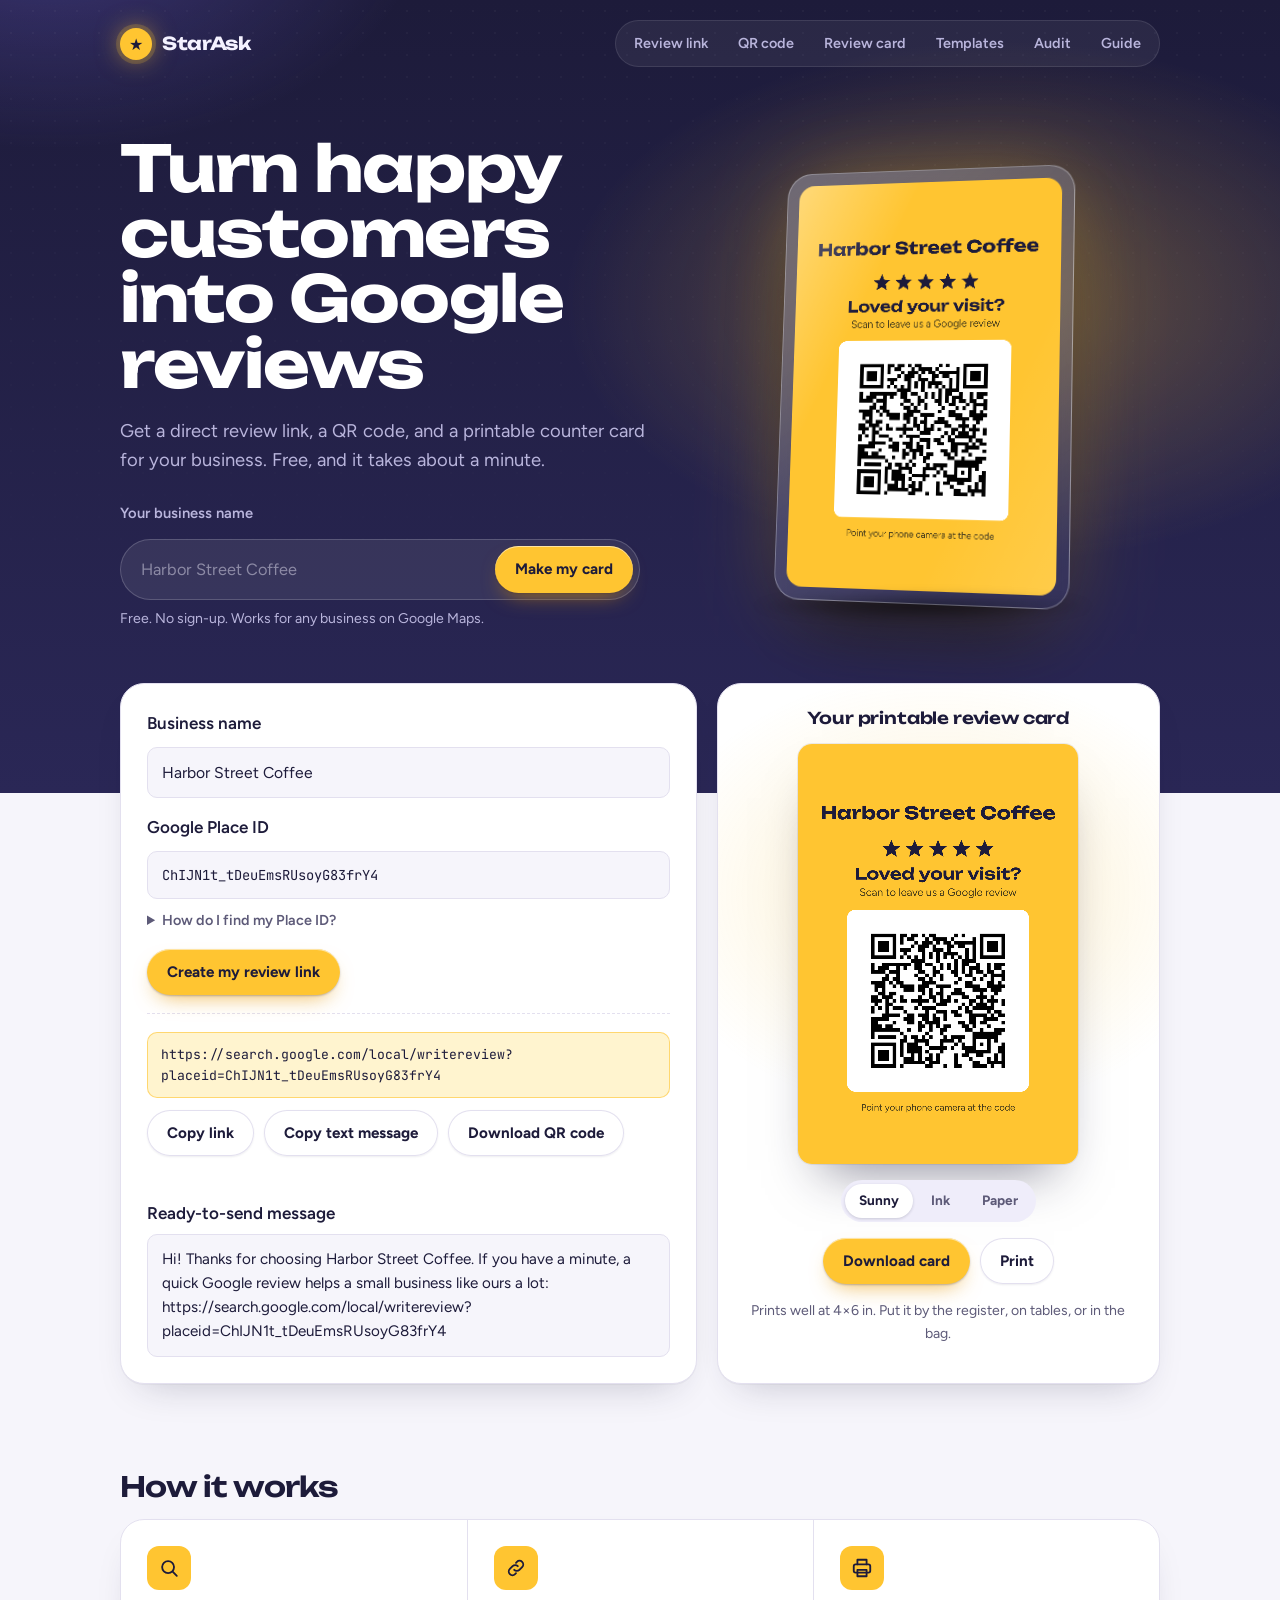
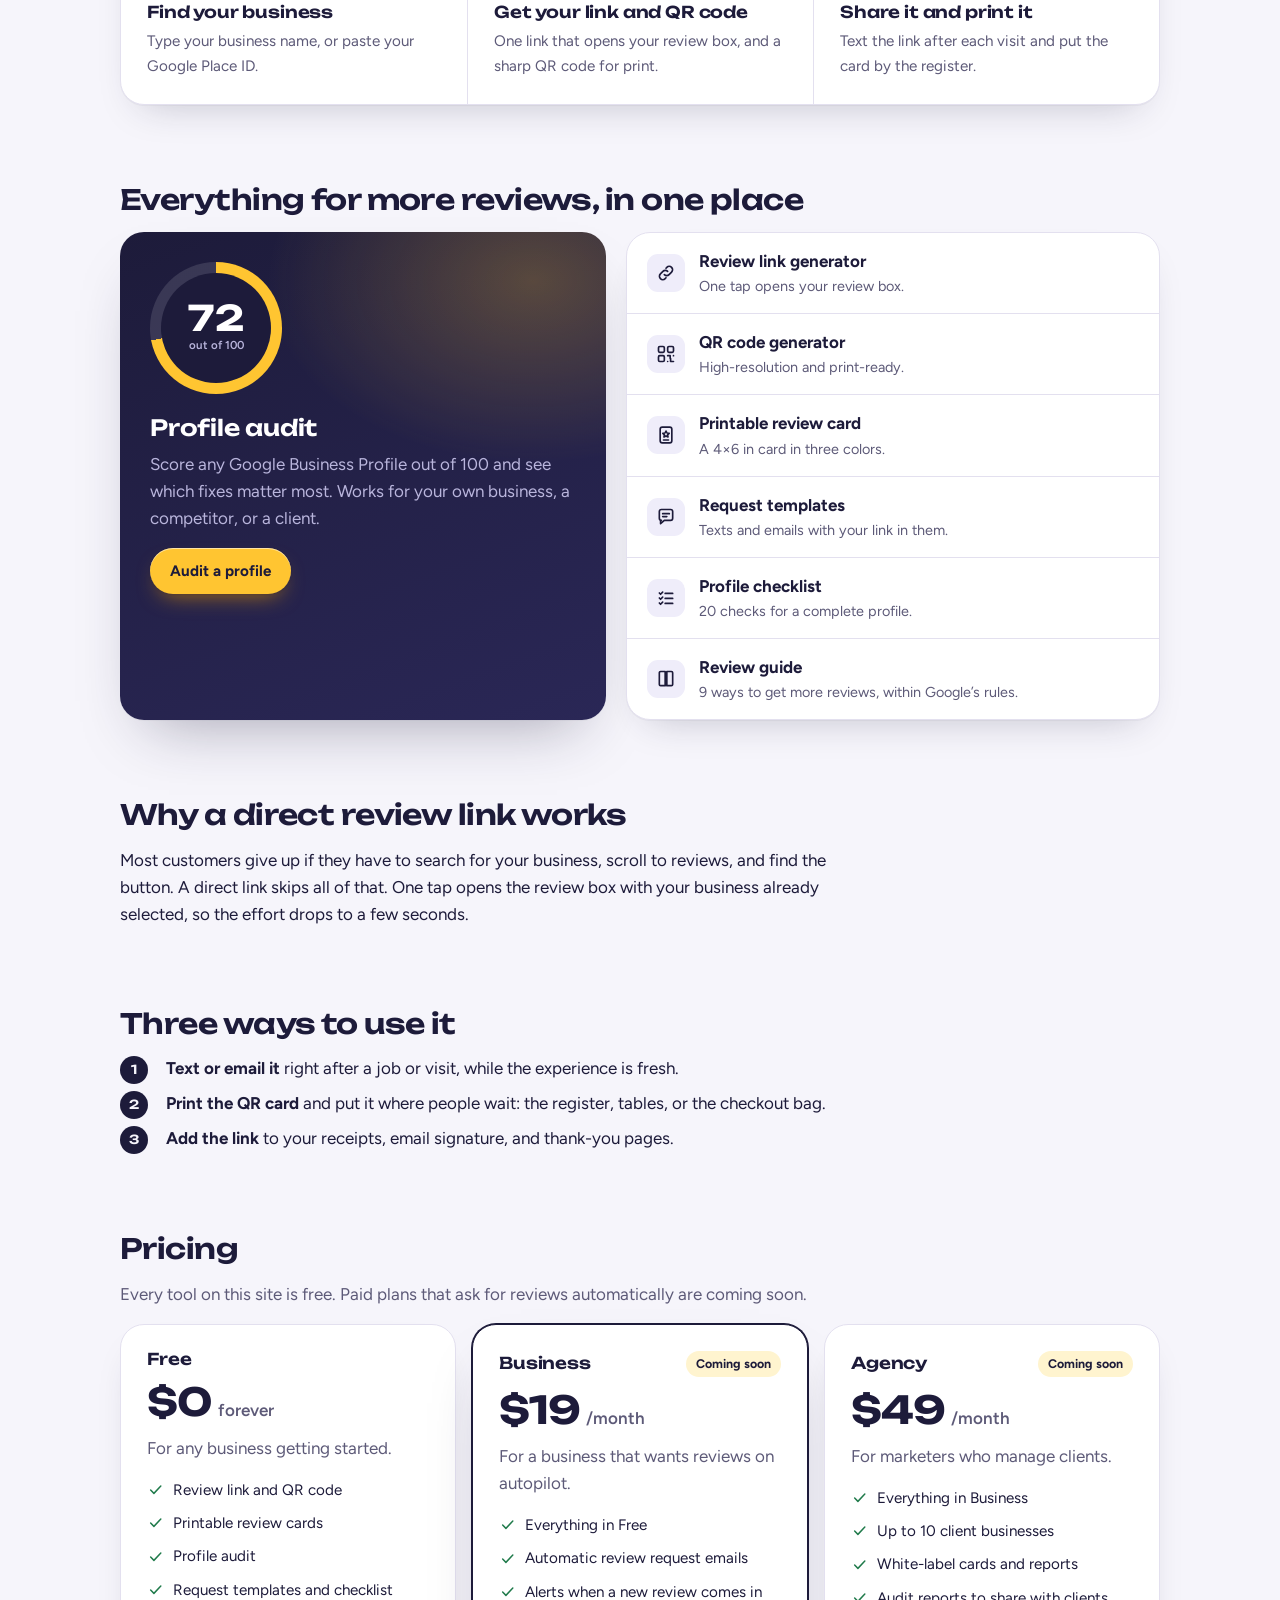
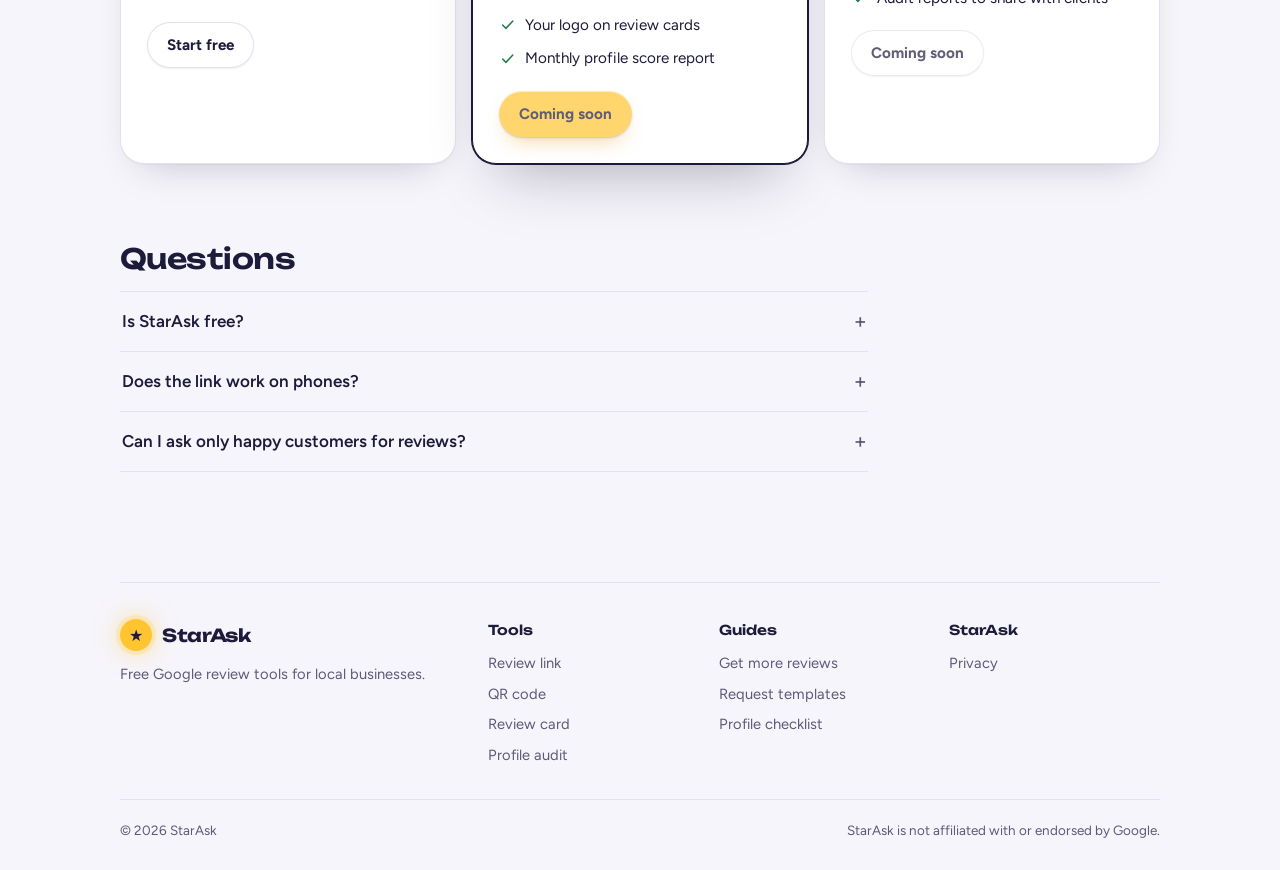
==== commit 8edc23e7: "Redesign: night hero band with live card demo, refined surfaces, tool index, quieter pricing Co-Auth" ====
--- a/index.html
+++ b/index.html
@@ -12,51 +12,40 @@
 <meta property="og:type" content="website">
 <link rel="preconnect" href="https://fonts.googleapis.com"><link rel="preconnect" href="https://fonts.gstatic.com" crossorigin><link rel="stylesheet" href="https://fonts.googleapis.com/css2?family=Unbounded:wght@600;700;800&family=Figtree:wght@400;500;600;700&family=JetBrains+Mono:wght@400&display=swap">
 <link rel="stylesheet" href="assets/style.css">
-<script>document.documentElement.classList.add('js')</script>
 <script type="application/ld+json">[{"@context": "https://schema.org", "@type": "WebApplication", "name": "StarAsk", "url": "https://getstarask.com/", "applicationCategory": "BusinessApplication", "operatingSystem": "Any", "offers": {"@type": "Offer", "price": "0", "priceCurrency": "USD"}, "description": "Create a direct Google review link, a QR code, and a printable review card for your business in under a minute. Free, no sign-up."}, {"@context": "https://schema.org", "@type": "FAQPage", "mainEntity": [{"@type": "Question", "name": "Is StarAsk free?", "acceptedAnswer": {"@type": "Answer", "text": "Yes. The review link, QR code, and printable card are free with no sign-up."}}, {"@type": "Question", "name": "Does the link work on phones?", "acceptedAnswer": {"@type": "Answer", "text": "Yes. It opens the Google review box on iPhone, Android, and desktop. People need to be signed in to a Google account to post a review."}}, {"@type": "Question", "name": "Can I ask only happy customers for reviews?", "acceptedAnswer": {"@type": "Answer", "text": "No. Google's rules don't allow filtering who you ask. Send the same link to every customer and let them review honestly."}}]}]</script>
 </head>
-<body>
+<body class="has-app home">
+<div class="band">
 <div class="wrap">
 <header class="top">
   <a class="brand" href="./"><span class="pin"><span>&#9733;</span></span>StarAsk</a>
   <nav aria-label="Tools"><a href="review-link-generator/">Review link</a><a href="review-qr-code/">QR code</a><a href="review-card/">Review card</a><a href="review-request-templates/">Templates</a><a href="google-business-profile-audit/">Audit</a><a href="get-more-google-reviews/">Guide</a></nav>
 </header>
-<main>
 
 <div class="hero hero-home">
   <div class="hero-copy">
-    <span class="eyebrow">Free review tools for local businesses</span>
-    <h1>Get more Google reviews with one link, one QR code, one card</h1>
-    <p>Customers who are happy rarely leave a review on their own. Give them a link that opens the review box directly, a QR code for your counter, and a card that does the asking for you.</p>
-    <div class="row cta-row">
-      <a class="btn big" href="#tool">Create my review link <svg class="ic" viewBox="0 0 24 24" fill="none" stroke="currentColor" stroke-width="2" stroke-linecap="round" stroke-linejoin="round" aria-hidden="true"><path d="M5 12h14M13 6l6 6-6 6"/></svg></a>
-      <a class="btn ghost big" href="google-business-profile-audit/">Audit my profile</a>
+    <h1>Turn happy customers into Google reviews</h1>
+    <p class="lede">Get a direct review link, a QR code, and a printable counter card for your business. Free, and it takes about a minute.</p>
+    <form class="try" id="try" autocomplete="off">
+      <label for="try-name">Your business name</label>
+      <div class="try-row">
+        <input type="text" id="try-name" maxlength="60" placeholder="Harbor Street Coffee">
+        <button type="submit">Make my card</button>
+      </div>
+      <p class="try-note">Free. No sign-up. Works for any business on Google Maps.</p>
+    </form>
+  </div>
+  <div class="stage" aria-hidden="true">
+    <div class="stand" id="stand">
+      <canvas id="hero-card" width="1200" height="1800"></canvas>
+      <span class="shine"></span>
     </div>
-    <ul class="trust">
-      <li><svg class="ic" viewBox="0 0 24 24" fill="none" stroke="currentColor" stroke-width="2" stroke-linecap="round" stroke-linejoin="round" aria-hidden="true"><path d="M5 12.5l4.5 4.5L19 7"/></svg>Free tools</li><li><svg class="ic" viewBox="0 0 24 24" fill="none" stroke="currentColor" stroke-width="2" stroke-linecap="round" stroke-linejoin="round" aria-hidden="true"><path d="M5 12.5l4.5 4.5L19 7"/></svg>No sign-up</li><li><svg class="ic" viewBox="0 0 24 24" fill="none" stroke="currentColor" stroke-width="2" stroke-linecap="round" stroke-linejoin="round" aria-hidden="true"><path d="M5 12.5l4.5 4.5L19 7"/></svg>Works in any country</li>
-    </ul>
-  </div>
-  <div class="mock" aria-hidden="true">
-    <div class="phone">
-      <div class="notch"></div>
-      <div class="screen">
-        <div class="g-top"><span class="g-dot"></span><span class="g-bar"></span></div>
-        <p class="g-name">Harbor Street Coffee</p>
-        <p class="g-sub">Rate and review</p>
-        <div class="g-stars"><span style="--i:0">&#9733;</span><span style="--i:1">&#9733;</span><span style="--i:2">&#9733;</span><span style="--i:3">&#9733;</span><span style="--i:4">&#9733;</span></div>
-        <div class="g-lines"><span></span><span></span><span class="short"></span></div>
-        <div class="g-post">Post</div>
-      </div>
-    </div>
-    <div class="mini-card">
-      <p class="mc-name">Harbor Street Coffee</p>
-      <p class="mc-stars">&#9733;&#9733;&#9733;&#9733;&#9733;</p>
-      <p class="mc-h">Loved your visit?</p>
-      <img src="assets/hero-qr.svg" alt="" width="96" height="96">
-    </div>
-    <div class="toast"><span class="t-ic">&#9733;</span><span><strong>New 5-star review</strong><small>just now</small></span></div>
+    <div class="base"></div>
   </div>
 </div>
+</div>
+</div>
+<main class="wrap">
 
 <div class="tool" id="tool">
   <div class="panel toolform">
@@ -118,52 +107,30 @@
 </div>
 <div class="content">
 
-<section class="how reveal">
+<section class="how">
   <h2>How it works</h2>
   <ol class="how-steps">
-    <li><span class="how-ic"><svg class="ic" viewBox="0 0 24 24" fill="none" stroke="currentColor" stroke-width="2" stroke-linecap="round" stroke-linejoin="round" aria-hidden="true"><circle cx="11" cy="11" r="6.5"/><path d="M16 16l4.5 4.5"/></svg></span><span class="how-n">01</span><h3>Find your business</h3><p>Type your business name, or paste your Google Place ID.</p></li>
-    <li><span class="how-ic"><svg class="ic" viewBox="0 0 24 24" fill="none" stroke="currentColor" stroke-width="2" stroke-linecap="round" stroke-linejoin="round" aria-hidden="true"><path d="M10 14a4 4 0 0 0 5.7 0l3-3a4 4 0 0 0-5.7-5.7l-1 1"/><path d="M14 10a4 4 0 0 0-5.7 0l-3 3a4 4 0 0 0 5.7 5.7l1-1"/></svg></span><span class="how-n">02</span><h3>Get your link and QR code</h3><p>A direct link that opens your review box, plus a sharp QR code.</p></li>
-    <li><span class="how-ic"><svg class="ic" viewBox="0 0 24 24" fill="none" stroke="currentColor" stroke-width="2" stroke-linecap="round" stroke-linejoin="round" aria-hidden="true"><path d="M7 8V3h10v5"/><rect x="3" y="8" width="18" height="9" rx="2"/><path d="M7 14h10v7H7z"/></svg></span><span class="how-n">03</span><h3>Share it and print it</h3><p>Text it after each visit and put the card by the register.</p></li>
+    <li><span class="how-ic"><svg class="ic" viewBox="0 0 24 24" fill="none" stroke="currentColor" stroke-width="2" stroke-linecap="round" stroke-linejoin="round" aria-hidden="true"><circle cx="11" cy="11" r="6.5"/><path d="M16 16l4.5 4.5"/></svg></span><h3>Find your business</h3><p>Type your business name, or paste your Google Place ID.</p></li>
+    <li><span class="how-ic"><svg class="ic" viewBox="0 0 24 24" fill="none" stroke="currentColor" stroke-width="2" stroke-linecap="round" stroke-linejoin="round" aria-hidden="true"><path d="M10 14a4 4 0 0 0 5.7 0l3-3a4 4 0 0 0-5.7-5.7l-1 1"/><path d="M14 10a4 4 0 0 0-5.7 0l-3 3a4 4 0 0 0 5.7 5.7l1-1"/></svg></span><h3>Get your link and QR code</h3><p>One link that opens your review box, and a sharp QR code for print.</p></li>
+    <li><span class="how-ic"><svg class="ic" viewBox="0 0 24 24" fill="none" stroke="currentColor" stroke-width="2" stroke-linecap="round" stroke-linejoin="round" aria-hidden="true"><path d="M7 8V3h10v5"/><rect x="3" y="8" width="18" height="9" rx="2"/><path d="M7 14h10v7H7z"/></svg></span><h3>Share it and print it</h3><p>Text the link after each visit and put the card by the register.</p></li>
   </ol>
 </section>
-<section class="reveal">
-  <h2>Everything you need to get more reviews</h2>
-  <div class="bento">
-    <a class="tile t-link" href="review-link-generator/">
-      <span class="tile-ic"><svg class="ic" viewBox="0 0 24 24" fill="none" stroke="currentColor" stroke-width="2" stroke-linecap="round" stroke-linejoin="round" aria-hidden="true"><path d="M10 14a4 4 0 0 0 5.7 0l3-3a4 4 0 0 0-5.7-5.7l-1 1"/><path d="M14 10a4 4 0 0 0-5.7 0l-3 3a4 4 0 0 0 5.7 5.7l1-1"/></svg></span><h3>Review link generator</h3>
-      <p>One tap opens your review box. Paste it into texts, emails, and receipts.</p>
-      <span class="tile-demo linkbox">search.google.com/local/writereview?placeid=ChIJ&hellip;</span>
+<section class="toolset">
+  <h2>Everything for more reviews, in one place</h2>
+  <div class="toolset-grid">
+    <a class="feature" href="google-business-profile-audit/">
+      <span class="score warn" style="--pct:72"><strong>72</strong><span>out of 100</span></span>
+      <span class="feature-copy"><h3>Profile audit</h3><p>Score any Google Business Profile out of 100 and see which fixes matter most. Works for your own business, a competitor, or a client.</p><span class="btn">Audit a profile</span></span>
     </a>
-    <a class="tile t-audit" href="google-business-profile-audit/">
-      <span class="tile-ic"><svg class="ic" viewBox="0 0 24 24" fill="none" stroke="currentColor" stroke-width="2" stroke-linecap="round" stroke-linejoin="round" aria-hidden="true"><path d="M4 17a8 8 0 1 1 16 0"/><path d="M12 17l4-5"/><circle cx="12" cy="17" r="1.2"/></svg></span><h3>Profile audit</h3>
-      <p>Score any Google Business Profile out of 100 and see what to fix first.</p>
-      <span class="tile-demo mini-score"><span class="score warn" style="--pct:72"><strong>72</strong><span>out of 100</span></span></span>
-      <span class="tile-demo bars"><span style="--w:90%"></span><span style="--w:60%"></span><span style="--w:35%"></span></span>
-    </a>
-    <a class="tile t-qr" href="review-qr-code/">
-      <span class="tile-ic"><svg class="ic" viewBox="0 0 24 24" fill="none" stroke="currentColor" stroke-width="2" stroke-linecap="round" stroke-linejoin="round" aria-hidden="true"><rect x="3" y="3" width="7" height="7" rx="1.5"/><rect x="14" y="3" width="7" height="7" rx="1.5"/><rect x="3" y="14" width="7" height="7" rx="1.5"/><path d="M14 14h3v3M21 14v.01M14 21h.01M17.5 17.5V21H21"/></svg></span><h3>QR code</h3><p>High-resolution and print-ready.</p>
-    </a>
-    <a class="tile t-card" href="review-card/">
-      <span class="tile-ic"><svg class="ic" viewBox="0 0 24 24" fill="none" stroke="currentColor" stroke-width="2" stroke-linecap="round" stroke-linejoin="round" aria-hidden="true"><rect x="5" y="2.5" width="14" height="19" rx="2.5"/><path d="M12 7.2l1.2 2.4 2.6.4-1.9 1.8.5 2.6-2.4-1.3-2.4 1.3.5-2.6-1.9-1.8 2.6-.4z"/><path d="M9 18h6"/></svg></span><h3>Review card</h3><p>A 4&times;6 in card for your counter, in three colors.</p>
-    </a>
-    <a class="tile t-tpl" href="review-request-templates/">
-      <span class="tile-ic"><svg class="ic" viewBox="0 0 24 24" fill="none" stroke="currentColor" stroke-width="2" stroke-linecap="round" stroke-linejoin="round" aria-hidden="true"><path d="M4 5.5A2.5 2.5 0 0 1 6.5 3h11A2.5 2.5 0 0 1 20 5.5v8a2.5 2.5 0 0 1-2.5 2.5H10l-4.5 4v-4H6.5A2.5 2.5 0 0 1 4 13.5z"/><path d="M8 8h8M8 11.5h5"/></svg></span><h3>Request templates</h3><p>Texts and emails with your link already in them.</p>
-    </a>
-    <a class="tile t-ck" href="google-business-profile-checklist/">
-      <span class="tile-ic"><svg class="ic" viewBox="0 0 24 24" fill="none" stroke="currentColor" stroke-width="2" stroke-linecap="round" stroke-linejoin="round" aria-hidden="true"><path d="M4 6l1.5 1.5L8 5M4 12l1.5 1.5L8 11M4 18l1.5 1.5L8 17"/><path d="M11 6.5h9M11 12.5h9M11 18.5h9"/></svg></span><h3>Profile checklist</h3><p>20 checks for a complete profile.</p>
-    </a>
-    <a class="tile t-guide" href="get-more-google-reviews/">
-      <span class="tile-ic"><svg class="ic" viewBox="0 0 24 24" fill="none" stroke="currentColor" stroke-width="2" stroke-linecap="round" stroke-linejoin="round" aria-hidden="true"><path d="M4 4.5A1.5 1.5 0 0 1 5.5 3H11v17H5.5A1.5 1.5 0 0 1 4 18.5z"/><path d="M20 4.5A1.5 1.5 0 0 0 18.5 3H13v17h5.5a1.5 1.5 0 0 0 1.5-1.5z"/></svg></span><h3>Review guide</h3><p>9 ways to get more reviews, within Google&rsquo;s rules.</p>
-    </a>
-  </div>
-</section>
-<section class="reveal"><h2>Why a direct review link works</h2><p>Most customers give up if they have to search for your business, scroll to reviews, and find the button. A direct link skips all of that. One tap opens the review box with your business already selected, so the effort drops to a few seconds.</p></section><section class="reveal"><h2>Three ways to use it</h2><ol class="steps"><li><span><strong>Text or email it</strong> right after a job or visit, while the experience is fresh.</span></li><li><span><strong>Print the QR card</strong> and put it where people wait: the register, tables, or the checkout bag.</span></li><li><span><strong>Add the link</strong> to your receipts, email signature, and thank-you pages.</span></li></ol></section>
-<section class="reveal"><h2>Simple pricing</h2><p class="muted">Every tool on this site is free. Paid plans that ask for reviews automatically are coming soon.</p><div class="plans"><div class="plan"><div class="plan-top"><h3>Free</h3></div><p class="price"><strong>$0</strong><span>forever</span></p><p class="muted">For any business getting started.</p><ul><li><svg class="ic" viewBox="0 0 24 24" fill="none" stroke="currentColor" stroke-width="2" stroke-linecap="round" stroke-linejoin="round" aria-hidden="true"><path d="M5 12.5l4.5 4.5L19 7"/></svg>Review link and QR code</li><li><svg class="ic" viewBox="0 0 24 24" fill="none" stroke="currentColor" stroke-width="2" stroke-linecap="round" stroke-linejoin="round" aria-hidden="true"><path d="M5 12.5l4.5 4.5L19 7"/></svg>Printable review cards</li><li><svg class="ic" viewBox="0 0 24 24" fill="none" stroke="currentColor" stroke-width="2" stroke-linecap="round" stroke-linejoin="round" aria-hidden="true"><path d="M5 12.5l4.5 4.5L19 7"/></svg>Profile audit</li><li><svg class="ic" viewBox="0 0 24 24" fill="none" stroke="currentColor" stroke-width="2" stroke-linecap="round" stroke-linejoin="round" aria-hidden="true"><path d="M5 12.5l4.5 4.5L19 7"/></svg>Request templates and checklist</li></ul><a class="btn ghost" href="#tool">Start free</a></div><div class="plan featured"><div class="plan-top"><h3>Business</h3><span class="pill warn">Coming soon</span></div><p class="price"><strong>$19</strong><span>/month</span></p><p class="muted">For a business that wants reviews on autopilot.</p><ul><li><svg class="ic" viewBox="0 0 24 24" fill="none" stroke="currentColor" stroke-width="2" stroke-linecap="round" stroke-linejoin="round" aria-hidden="true"><path d="M5 12.5l4.5 4.5L19 7"/></svg>Everything in Free</li><li><svg class="ic" viewBox="0 0 24 24" fill="none" stroke="currentColor" stroke-width="2" stroke-linecap="round" stroke-linejoin="round" aria-hidden="true"><path d="M5 12.5l4.5 4.5L19 7"/></svg>Automatic review request emails</li><li><svg class="ic" viewBox="0 0 24 24" fill="none" stroke="currentColor" stroke-width="2" stroke-linecap="round" stroke-linejoin="round" aria-hidden="true"><path d="M5 12.5l4.5 4.5L19 7"/></svg>Alerts when a new review comes in</li><li><svg class="ic" viewBox="0 0 24 24" fill="none" stroke="currentColor" stroke-width="2" stroke-linecap="round" stroke-linejoin="round" aria-hidden="true"><path d="M5 12.5l4.5 4.5L19 7"/></svg>Your logo on review cards</li><li><svg class="ic" viewBox="0 0 24 24" fill="none" stroke="currentColor" stroke-width="2" stroke-linecap="round" stroke-linejoin="round" aria-hidden="true"><path d="M5 12.5l4.5 4.5L19 7"/></svg>Monthly profile score report</li></ul><span class="btn soon" aria-disabled="true">Coming soon</span></div><div class="plan"><div class="plan-top"><h3>Agency</h3><span class="pill warn">Coming soon</span></div><p class="price"><strong>$49</strong><span>/month</span></p><p class="muted">For marketers who manage clients.</p><ul><li><svg class="ic" viewBox="0 0 24 24" fill="none" stroke="currentColor" stroke-width="2" stroke-linecap="round" stroke-linejoin="round" aria-hidden="true"><path d="M5 12.5l4.5 4.5L19 7"/></svg>Everything in Business</li><li><svg class="ic" viewBox="0 0 24 24" fill="none" stroke="currentColor" stroke-width="2" stroke-linecap="round" stroke-linejoin="round" aria-hidden="true"><path d="M5 12.5l4.5 4.5L19 7"/></svg>Up to 10 client businesses</li><li><svg class="ic" viewBox="0 0 24 24" fill="none" stroke="currentColor" stroke-width="2" stroke-linecap="round" stroke-linejoin="round" aria-hidden="true"><path d="M5 12.5l4.5 4.5L19 7"/></svg>White-label cards and reports</li><li><svg class="ic" viewBox="0 0 24 24" fill="none" stroke="currentColor" stroke-width="2" stroke-linecap="round" stroke-linejoin="round" aria-hidden="true"><path d="M5 12.5l4.5 4.5L19 7"/></svg>Audit reports to share with clients</li></ul><span class="btn ghost soon" aria-disabled="true">Coming soon</span></div></div></section>
-<section class="reveal"><h2>Questions</h2><div class="faq"><details><summary>Is StarAsk free?</summary><p>Yes. The review link, QR code, and printable card are free with no sign-up.</p></details><details><summary>Does the link work on phones?</summary><p>Yes. It opens the Google review box on iPhone, Android, and desktop. People need to be signed in to a Google account to post a review.</p></details><details><summary>Can I ask only happy customers for reviews?</summary><p>No. Google&#x27;s rules don&#x27;t allow filtering who you ask. Send the same link to every customer and let them review honestly.</p></details></div></section>
+    <ul class="tool-list"><li><a href="review-link-generator/"><span class="tl-ic"><svg class="ic" viewBox="0 0 24 24" fill="none" stroke="currentColor" stroke-width="2" stroke-linecap="round" stroke-linejoin="round" aria-hidden="true"><path d="M10 14a4 4 0 0 0 5.7 0l3-3a4 4 0 0 0-5.7-5.7l-1 1"/><path d="M14 10a4 4 0 0 0-5.7 0l-3 3a4 4 0 0 0 5.7 5.7l1-1"/></svg></span><span><strong>Review link generator</strong><span>One tap opens your review box.</span></span></a></li><li><a href="review-qr-code/"><span class="tl-ic"><svg class="ic" viewBox="0 0 24 24" fill="none" stroke="currentColor" stroke-width="2" stroke-linecap="round" stroke-linejoin="round" aria-hidden="true"><rect x="3" y="3" width="7" height="7" rx="1.5"/><rect x="14" y="3" width="7" height="7" rx="1.5"/><rect x="3" y="14" width="7" height="7" rx="1.5"/><path d="M14 14h3v3M21 14v.01M14 21h.01M17.5 17.5V21H21"/></svg></span><span><strong>QR code generator</strong><span>High-resolution and print-ready.</span></span></a></li><li><a href="review-card/"><span class="tl-ic"><svg class="ic" viewBox="0 0 24 24" fill="none" stroke="currentColor" stroke-width="2" stroke-linecap="round" stroke-linejoin="round" aria-hidden="true"><rect x="5" y="2.5" width="14" height="19" rx="2.5"/><path d="M12 7.2l1.2 2.4 2.6.4-1.9 1.8.5 2.6-2.4-1.3-2.4 1.3.5-2.6-1.9-1.8 2.6-.4z"/><path d="M9 18h6"/></svg></span><span><strong>Printable review card</strong><span>A 4×6 in card in three colors.</span></span></a></li><li><a href="review-request-templates/"><span class="tl-ic"><svg class="ic" viewBox="0 0 24 24" fill="none" stroke="currentColor" stroke-width="2" stroke-linecap="round" stroke-linejoin="round" aria-hidden="true"><path d="M4 5.5A2.5 2.5 0 0 1 6.5 3h11A2.5 2.5 0 0 1 20 5.5v8a2.5 2.5 0 0 1-2.5 2.5H10l-4.5 4v-4H6.5A2.5 2.5 0 0 1 4 13.5z"/><path d="M8 8h8M8 11.5h5"/></svg></span><span><strong>Request templates</strong><span>Texts and emails with your link in them.</span></span></a></li><li><a href="google-business-profile-checklist/"><span class="tl-ic"><svg class="ic" viewBox="0 0 24 24" fill="none" stroke="currentColor" stroke-width="2" stroke-linecap="round" stroke-linejoin="round" aria-hidden="true"><path d="M4 6l1.5 1.5L8 5M4 12l1.5 1.5L8 11M4 18l1.5 1.5L8 17"/><path d="M11 6.5h9M11 12.5h9M11 18.5h9"/></svg></span><span><strong>Profile checklist</strong><span>20 checks for a complete profile.</span></span></a></li><li><a href="get-more-google-reviews/"><span class="tl-ic"><svg class="ic" viewBox="0 0 24 24" fill="none" stroke="currentColor" stroke-width="2" stroke-linecap="round" stroke-linejoin="round" aria-hidden="true"><path d="M4 4.5A1.5 1.5 0 0 1 5.5 3H11v17H5.5A1.5 1.5 0 0 1 4 18.5z"/><path d="M20 4.5A1.5 1.5 0 0 0 18.5 3H13v17h5.5a1.5 1.5 0 0 0 1.5-1.5z"/></svg></span><span><strong>Review guide</strong><span>9 ways to get more reviews, within Google’s rules.</span></span></a></li></ul></div></section>
+<section><h2>Why a direct review link works</h2><p>Most customers give up if they have to search for your business, scroll to reviews, and find the button. A direct link skips all of that. One tap opens the review box with your business already selected, so the effort drops to a few seconds.</p></section><section><h2>Three ways to use it</h2><ol class="steps"><li><span><strong>Text or email it</strong> right after a job or visit, while the experience is fresh.</span></li><li><span><strong>Print the QR card</strong> and put it where people wait: the register, tables, or the checkout bag.</span></li><li><span><strong>Add the link</strong> to your receipts, email signature, and thank-you pages.</span></li></ol></section>
+<section class="pricing"><h2>Pricing</h2><p class="muted">Every tool on this site is free. Paid plans that ask for reviews automatically are coming soon.</p><div class="plans"><div class="plan"><div class="plan-top"><h3>Free</h3></div><p class="price"><strong>$0</strong><span>forever</span></p><p class="muted">For any business getting started.</p><ul><li><svg class="ic" viewBox="0 0 24 24" fill="none" stroke="currentColor" stroke-width="2" stroke-linecap="round" stroke-linejoin="round" aria-hidden="true"><path d="M5 12.5l4.5 4.5L19 7"/></svg>Review link and QR code</li><li><svg class="ic" viewBox="0 0 24 24" fill="none" stroke="currentColor" stroke-width="2" stroke-linecap="round" stroke-linejoin="round" aria-hidden="true"><path d="M5 12.5l4.5 4.5L19 7"/></svg>Printable review cards</li><li><svg class="ic" viewBox="0 0 24 24" fill="none" stroke="currentColor" stroke-width="2" stroke-linecap="round" stroke-linejoin="round" aria-hidden="true"><path d="M5 12.5l4.5 4.5L19 7"/></svg>Profile audit</li><li><svg class="ic" viewBox="0 0 24 24" fill="none" stroke="currentColor" stroke-width="2" stroke-linecap="round" stroke-linejoin="round" aria-hidden="true"><path d="M5 12.5l4.5 4.5L19 7"/></svg>Request templates and checklist</li></ul><a class="btn ghost" href="#tool">Start free</a></div><div class="plan featured"><div class="plan-top"><h3>Business</h3><span class="soon-tag">Coming soon</span></div><p class="price"><strong>$19</strong><span>/month</span></p><p class="muted">For a business that wants reviews on autopilot.</p><ul><li><svg class="ic" viewBox="0 0 24 24" fill="none" stroke="currentColor" stroke-width="2" stroke-linecap="round" stroke-linejoin="round" aria-hidden="true"><path d="M5 12.5l4.5 4.5L19 7"/></svg>Everything in Free</li><li><svg class="ic" viewBox="0 0 24 24" fill="none" stroke="currentColor" stroke-width="2" stroke-linecap="round" stroke-linejoin="round" aria-hidden="true"><path d="M5 12.5l4.5 4.5L19 7"/></svg>Automatic review request emails</li><li><svg class="ic" viewBox="0 0 24 24" fill="none" stroke="currentColor" stroke-width="2" stroke-linecap="round" stroke-linejoin="round" aria-hidden="true"><path d="M5 12.5l4.5 4.5L19 7"/></svg>Alerts when a new review comes in</li><li><svg class="ic" viewBox="0 0 24 24" fill="none" stroke="currentColor" stroke-width="2" stroke-linecap="round" stroke-linejoin="round" aria-hidden="true"><path d="M5 12.5l4.5 4.5L19 7"/></svg>Your logo on review cards</li><li><svg class="ic" viewBox="0 0 24 24" fill="none" stroke="currentColor" stroke-width="2" stroke-linecap="round" stroke-linejoin="round" aria-hidden="true"><path d="M5 12.5l4.5 4.5L19 7"/></svg>Monthly profile score report</li></ul><span class="btn soon" aria-disabled="true">Coming soon</span></div><div class="plan"><div class="plan-top"><h3>Agency</h3><span class="soon-tag">Coming soon</span></div><p class="price"><strong>$49</strong><span>/month</span></p><p class="muted">For marketers who manage clients.</p><ul><li><svg class="ic" viewBox="0 0 24 24" fill="none" stroke="currentColor" stroke-width="2" stroke-linecap="round" stroke-linejoin="round" aria-hidden="true"><path d="M5 12.5l4.5 4.5L19 7"/></svg>Everything in Business</li><li><svg class="ic" viewBox="0 0 24 24" fill="none" stroke="currentColor" stroke-width="2" stroke-linecap="round" stroke-linejoin="round" aria-hidden="true"><path d="M5 12.5l4.5 4.5L19 7"/></svg>Up to 10 client businesses</li><li><svg class="ic" viewBox="0 0 24 24" fill="none" stroke="currentColor" stroke-width="2" stroke-linecap="round" stroke-linejoin="round" aria-hidden="true"><path d="M5 12.5l4.5 4.5L19 7"/></svg>White-label cards and reports</li><li><svg class="ic" viewBox="0 0 24 24" fill="none" stroke="currentColor" stroke-width="2" stroke-linecap="round" stroke-linejoin="round" aria-hidden="true"><path d="M5 12.5l4.5 4.5L19 7"/></svg>Audit reports to share with clients</li></ul><span class="btn ghost soon" aria-disabled="true">Coming soon</span></div></div></section>
+<section><h2>Questions</h2><div class="faq"><details><summary>Is StarAsk free?</summary><p>Yes. The review link, QR code, and printable card are free with no sign-up.</p></details><details><summary>Does the link work on phones?</summary><p>Yes. It opens the Google review box on iPhone, Android, and desktop. People need to be signed in to a Google account to post a review.</p></details><details><summary>Can I ask only happy customers for reviews?</summary><p>No. Google&#x27;s rules don&#x27;t allow filtering who you ask. Send the same link to every customer and let them review honestly.</p></details></div></section>
 
 </div>
 </main>
-<footer class="foot">
+<footer class="wrap">
+<div class="foot">
   <div class="foot-brand">
     <a class="brand" href="./"><span class="pin"><span>&#9733;</span></span>StarAsk</a>
     <p>Free Google review tools for local businesses.</p>
@@ -173,18 +140,35 @@
     <div><h4>Guides</h4><a href="get-more-google-reviews/">Get more reviews</a><a href="review-request-templates/">Request templates</a><a href="google-business-profile-checklist/">Profile checklist</a></div>
     <div><h4>StarAsk</h4><a href="privacy/">Privacy</a></div>
   </div>
-  <p class="foot-bottom">&copy; 2026 StarAsk &middot; StarAsk is not affiliated with or endorsed by Google.</p>
+  <p class="foot-bottom"><span>&copy; 2026 StarAsk</span><span>StarAsk is not affiliated with or endorsed by Google.</span></p>
+</div>
 </footer>
-</div>
 <script src="assets/config.js"></script>
 <script src="assets/places.js"></script>
 <script src="assets/qrcode.js"></script>
 <script src="assets/tool.js"></script>
 <script>StarAsk.mount(document.getElementById('tool'));</script><script>
-(function(){var els=document.querySelectorAll('.reveal');
-if(!('IntersectionObserver' in window)){els.forEach(function(e){e.classList.add('in');});return;}
-var io=new IntersectionObserver(function(es){es.forEach(function(e){if(e.isIntersecting){e.target.classList.add('in');io.unobserve(e.target);}});},{rootMargin:'0px 0px -8% 0px'});
-els.forEach(function(e){io.observe(e);});})();
+(function(){
+  var form=document.getElementById('try'), input=document.getElementById('try-name'), c=document.getElementById('hero-card');
+  var demoUrl=StarAsk.reviewUrl('ChIJN1t_tDeuEmsRUsoyG83frY4');
+  function draw(){StarAsk.drawCard(c,{url:demoUrl,name:input.value.trim()||'Harbor Street Coffee',theme:'sunny'});}
+  var t=null; input.addEventListener('input',function(){clearTimeout(t);t=setTimeout(draw,60);});
+  if(document.fonts&&document.fonts.ready){document.fonts.ready.then(draw);}else{draw();}
+  form.addEventListener('submit',function(e){
+    e.preventDefault();
+    var n=document.getElementById('sa-name'); if(input.value.trim()){n.value=input.value.trim();n.dispatchEvent(new Event('input'));}
+    document.getElementById('tool').scrollIntoView({behavior:'smooth',block:'start'});
+    setTimeout(function(){(document.getElementById('sa-search').offsetParent?document.getElementById('sa-search'):document.getElementById('sa-placeid')).focus({preventScroll:true});},500);
+  });
+  var stand=document.getElementById('stand');
+  if(window.matchMedia('(pointer:fine)').matches&&!window.matchMedia('(prefers-reduced-motion:reduce)').matches){
+    var stage=stand.parentNode.parentNode;
+    stage.addEventListener('pointermove',function(e){var r=stage.getBoundingClientRect();
+      var x=(e.clientX-r.left)/r.width-.5, y=(e.clientY-r.top)/r.height-.5;
+      stand.style.setProperty('--ry',(-14+x*16).toFixed(2)+'deg'); stand.style.setProperty('--rx',(6-y*10).toFixed(2)+'deg');});
+    stage.addEventListener('pointerleave',function(){stand.style.removeProperty('--ry');stand.style.removeProperty('--rx');});
+  }
+})();
 </script>
 </body>
 </html>
--- a/assets/style.css
+++ b/assets/style.css
@@ -1,294 +1,304 @@
-/* StarAsk — "counter sticker" identity: marigold star color, ink-navy outlines, hard offset shadows like a sticker on a shop counter.
-   Layout: one centered column, tool panel up top, guide content below. */
+/* StarAsk — "after hours at the counter".
+   A night-indigo band holds the hero, where a lit review card stands on the counter like a sign in a shop window.
+   Below it the page turns to cool daylight paper. Marigold is the star color and the only loud accent. */
 :root{
-  --bg:#fffaf0; --surface:#ffffff; --ink:#1d1b3a; --muted:#5b5875; --line:#1d1b3a; --hair:#e6e1d3;
-  --brand:#ffc531; --brand-ink:#1d1b3a; --brand-soft:#fff1c7;
-  --pop:#ff6b4a; --pop-soft:#ffe3db;
-  --good:#1f7a4a; --bad:#c3332a; --shadow:#1d1b3a;
+  --paper:#f6f5fb; --surface:#ffffff; --ink:#1d1b3a; --muted:#5d5a78; --hair:#e3e0ef; --tint:#efedfa;
+  --brand:#ffc531; --brand-ink:#1d1b3a; --brand-soft:#fff4cf; --pop:#ff6b4a; --pop-soft:#ffe6df;
+  --good:#1f7a4a; --good-soft:#dcf3e6; --bad:#c3332a;
+  --night:#1d1b3a; --night-2:#2a2756; --on-night:#f4f2ff; --on-night-muted:#b9b5dc;
   --display:"Unbounded","Arial Black",system-ui,sans-serif;
   --body:"Figtree","Segoe UI",system-ui,sans-serif;
   --mono:"JetBrains Mono",ui-monospace,Menlo,monospace;
+  --r-lg:24px; --r-md:16px; --r-sm:10px;
+  --lift:0 1px 0 rgba(29,27,58,.04),0 18px 40px -22px rgba(29,27,58,.28);
+  --lift-hi:0 1px 0 rgba(29,27,58,.04),0 30px 60px -28px rgba(29,27,58,.38);
 }
 @media (prefers-color-scheme: dark){:root:not([data-theme="light"]){
-  --bg:#15142b; --surface:#1f1d3d; --ink:#f6f2e6; --muted:#b2aecb; --line:#f6f2e6; --hair:#36345a;
-  --brand:#ffc531; --brand-ink:#1d1b3a; --brand-soft:#3a3320;
-  --pop:#ff8a6e; --pop-soft:#4a2a24;
-  --good:#5fd08e; --bad:#ff7b70; --shadow:#000000; color-scheme:dark }}
+  --paper:#16143a; --surface:#211f4a; --ink:#f3f1ff; --muted:#b0acd0; --hair:#35325f; --tint:#2a2858;
+  --brand-soft:#3b3424; --pop:#ff8a6e; --pop-soft:#4a2a2a; --good:#5fd08e; --good-soft:#1f3b33; --bad:#ff7b70;
+  --night:#100e2c; --night-2:#211e4d;
+  --lift:0 0 0 1px rgba(255,255,255,.02),0 18px 40px -22px rgba(0,0,0,.6);
+  --lift-hi:0 0 0 1px rgba(255,255,255,.03),0 30px 60px -28px rgba(0,0,0,.7); color-scheme:dark }}
 :root[data-theme="dark"]{
-  --bg:#15142b; --surface:#1f1d3d; --ink:#f6f2e6; --muted:#b2aecb; --line:#f6f2e6; --hair:#36345a;
-  --brand:#ffc531; --brand-ink:#1d1b3a; --brand-soft:#3a3320;
-  --pop:#ff8a6e; --pop-soft:#4a2a24;
-  --good:#5fd08e; --bad:#ff7b70; --shadow:#000000; color-scheme:dark }
+  --paper:#16143a; --surface:#211f4a; --ink:#f3f1ff; --muted:#b0acd0; --hair:#35325f; --tint:#2a2858;
+  --brand-soft:#3b3424; --pop:#ff8a6e; --pop-soft:#4a2a2a; --good:#5fd08e; --good-soft:#1f3b33; --bad:#ff7b70;
+  --night:#100e2c; --night-2:#211e4d;
+  --lift:0 0 0 1px rgba(255,255,255,.02),0 18px 40px -22px rgba(0,0,0,.6);
+  --lift-hi:0 0 0 1px rgba(255,255,255,.03),0 30px 60px -28px rgba(0,0,0,.7); color-scheme:dark }
 
 *{box-sizing:border-box}
 [hidden]{display:none!important}
-html{-webkit-text-size-adjust:100%}
-body{margin:0;background:
-  radial-gradient(900px 520px at 8% -8%, color-mix(in srgb,var(--brand) 24%,transparent), transparent 62%),
-  radial-gradient(760px 480px at 100% 2%, color-mix(in srgb,var(--pop) 13%,transparent), transparent 62%),
-  var(--bg);color:var(--ink);font-family:var(--body);font-size:17px;line-height:1.6;padding-inline:16px;padding-block:0 64px}
-.wrap{max-width:1000px;margin-inline:auto}
-h1,h2,h3{font-family:var(--display);line-height:1.12;text-wrap:balance;margin:0;letter-spacing:-.01em}
-h1{font-size:clamp(1.8rem,4.6vw,3rem);font-weight:800}
-h2{font-size:clamp(1.25rem,2.6vw,1.6rem);font-weight:700}
-h3{font-size:1rem;font-weight:600}
+html{-webkit-text-size-adjust:100%;scroll-behavior:smooth;scroll-padding-top:24px}
+body{margin:0;background:var(--paper);color:var(--ink);font-family:var(--body);font-size:17px;line-height:1.6;-webkit-font-smoothing:antialiased}
+.wrap{max-width:1080px;margin-inline:auto;padding-inline:20px}
+@media (max-width:520px){.wrap{padding-inline:16px}}
+h1,h2,h3{font-family:var(--display);line-height:1.1;text-wrap:balance;margin:0;letter-spacing:-.02em}
+h1{font-size:clamp(2rem,4.6vw,3.3rem);font-weight:700}
+h2{font-size:clamp(1.3rem,2.4vw,1.75rem);font-weight:600}
+h3{font-size:1.02rem;font-weight:600;letter-spacing:-.01em}
 p{margin:0}
-a{color:var(--ink);text-decoration-color:var(--pop);text-decoration-thickness:2px;text-underline-offset:3px}
-:focus-visible{outline:3px solid var(--pop);outline-offset:2px}
+a{color:inherit;text-decoration-color:color-mix(in srgb,var(--pop) 70%,transparent);text-decoration-thickness:2px;text-underline-offset:3px}
+:focus-visible{outline:3px solid var(--brand);outline-offset:2px;border-radius:6px}
 .muted{color:var(--muted)}
 .hint{font-size:.88rem;color:var(--muted)}
-
-/* header / footer */
-.top{position:sticky;top:10px;z-index:20;display:flex;flex-wrap:wrap;gap:8px 24px;align-items:center;justify-content:space-between;
-  margin:12px 0 44px;padding:8px 10px 8px 14px;border:2px solid var(--line);border-radius:999px;
-  background:color-mix(in srgb,var(--surface) 80%,transparent);-webkit-backdrop-filter:blur(14px) saturate(1.5);backdrop-filter:blur(14px) saturate(1.5);
-  box-shadow:3px 3px 0 var(--shadow)}
-.brand{display:flex;align-items:center;gap:10px;font-family:var(--display);font-weight:800;font-size:1.15rem;color:var(--ink);text-decoration:none}
-.pin{width:34px;height:34px;border-radius:50%;background:var(--brand);border:2px solid var(--line);box-shadow:2px 2px 0 var(--shadow);display:grid;place-items:center;flex:none}
-.pin span{color:var(--brand-ink);font-size:17px;line-height:1}
-.top nav{display:flex;flex-wrap:wrap;gap:4px}
-.top nav a{text-decoration:none;color:var(--ink);font-weight:600;font-size:.92rem;padding:6px 12px;border-radius:999px;border:2px solid transparent}
-.top nav a:hover{border-color:var(--line)}
-.top nav a[aria-current="page"]{background:var(--brand);color:var(--brand-ink);border-color:var(--line)}
-@media (max-width:760px){.top{border-radius:20px;padding:10px 12px}.top>nav{width:100%;flex-wrap:nowrap;overflow-x:auto;scrollbar-width:none;margin-inline:-4px;-webkit-mask-image:linear-gradient(90deg,#000 82%,transparent);mask-image:linear-gradient(90deg,#000 82%,transparent)}.top>nav::-webkit-scrollbar{display:none}.top>nav a{white-space:nowrap}}
-.foot{margin-top:88px;padding:28px;border:2px solid var(--line);border-radius:20px;background:var(--surface);box-shadow:5px 5px 0 var(--shadow);
-  display:grid;grid-template-columns:minmax(0,1fr) minmax(0,2fr);gap:28px;font-size:.92rem;color:var(--muted)}
-@media (max-width:760px){.foot{grid-template-columns:minmax(0,1fr);padding:22px}}
-.foot-brand{display:grid;gap:10px;align-content:start}
-.foot-cols{display:grid;grid-template-columns:repeat(auto-fit,minmax(140px,1fr));gap:20px}
-.foot-cols div{display:grid;gap:6px;align-content:start}
-.foot h4{margin:0 0 4px;font-family:var(--display);font-size:.8rem;letter-spacing:.06em;text-transform:uppercase;color:var(--ink)}
-.foot-cols a{color:var(--muted);text-decoration:none}
-.foot-cols a:hover{color:var(--ink);text-decoration:underline;text-decoration-color:var(--pop)}
-.foot-bottom{grid-column:1/-1;border-top:2px solid var(--hair);padding-top:16px;font-size:.84rem}
-
-/* hero */
-.hero{display:grid;gap:14px;margin-bottom:32px}
-.hero p{max-width:62ch;color:var(--muted);font-size:1.1rem}
-.eyebrow{justify-self:start;font-family:var(--display);font-size:.72rem;letter-spacing:.06em;text-transform:uppercase;font-weight:700;background:var(--pop);color:#ffffff;padding:5px 10px;border-radius:6px;transform:rotate(-1.5deg)}
-
-/* tool */
-.tool{display:grid;grid-template-columns:minmax(0,1.35fr) minmax(0,1fr);gap:22px;margin-bottom:64px}
-@media (max-width:760px){.tool{grid-template-columns:minmax(0,1fr)}}
+.ic{width:1.15em;height:1.15em;flex:none;vertical-align:-.2em}
+
+/* ---------- night band (header + hero) ---------- */
+.band{position:relative;color:var(--on-night);overflow:hidden;
+  background:
+    radial-gradient(700px 420px at 78% 38%,rgba(255,197,49,.30),transparent 62%),
+    radial-gradient(620px 380px at 4% -10%,rgba(132,116,255,.30),transparent 60%),
+    linear-gradient(180deg,var(--night),var(--night-2));
+  padding-bottom:72px}
+.band::after{content:"";position:absolute;inset:0;pointer-events:none;opacity:.5;
+  background-image:radial-gradient(rgba(255,255,255,.07) 1px,transparent 1px);background-size:22px 22px;
+  -webkit-mask-image:linear-gradient(180deg,#000,transparent 80%);mask-image:linear-gradient(180deg,#000,transparent 80%)}
+.band>.wrap{position:relative;z-index:1}
+.has-app .band{padding-bottom:150px}
+.band a{color:var(--on-night)}
+
+.top{display:flex;flex-wrap:wrap;gap:10px 24px;align-items:center;justify-content:space-between;padding:20px 0 0}
+.brand{display:flex;align-items:center;gap:10px;font-family:var(--display);font-weight:700;font-size:1.12rem;text-decoration:none;letter-spacing:-.02em}
+.pin{width:32px;height:32px;border-radius:50%;background:var(--brand);display:grid;place-items:center;flex:none;
+  box-shadow:0 0 0 4px rgba(255,197,49,.18),0 0 24px rgba(255,197,49,.55)}
+.pin span{color:var(--brand-ink);font-size:16px;line-height:1}
+.top nav{display:flex;gap:2px;padding:4px;border-radius:999px;background:rgba(255,255,255,.06);border:1px solid rgba(255,255,255,.10)}
+.top nav a{text-decoration:none;font-weight:600;font-size:.9rem;padding:7px 14px;border-radius:999px;color:var(--on-night-muted);transition:color .15s,background .15s}
+.top nav a:hover{color:var(--on-night);background:rgba(255,255,255,.07)}
+.top nav a[aria-current="page"]{background:var(--on-night);color:var(--night)}
+@media (max-width:860px){
+  .top nav{width:100%;overflow-x:auto;scrollbar-width:none;
+    -webkit-mask-image:linear-gradient(90deg,#000 85%,transparent);mask-image:linear-gradient(90deg,#000 85%,transparent)}
+  .top nav::-webkit-scrollbar{display:none}
+  .top nav a{white-space:nowrap}}
+
+.hero{display:grid;gap:16px;padding-top:64px;max-width:760px}
+.hero h1{color:#ffffff}
+.lede{font-size:1.15rem;color:var(--on-night-muted);max-width:56ch}
+
+/* home hero: live card demo */
+.hero-home{max-width:none;grid-template-columns:minmax(0,1.05fr) minmax(0,.95fr);align-items:center;gap:40px;padding-top:56px}
+@media (max-width:860px){.hero-home{grid-template-columns:minmax(0,1fr);gap:28px}}
+.hero-copy{display:grid;gap:20px}
+.hero-home h1{font-size:clamp(2.3rem,5.4vw,4rem);line-height:1.02}
+.try{display:grid;gap:8px;max-width:520px;margin-top:6px}
+.try label{font-weight:600;font-size:.92rem;color:var(--on-night-muted)}
+.try-row{display:flex;gap:8px;padding:6px;border-radius:999px;background:rgba(255,255,255,.08);border:1px solid rgba(255,255,255,.18);
+  transition:border-color .15s,box-shadow .15s}
+.try-row:focus-within{border-color:var(--brand);box-shadow:0 0 0 4px rgba(255,197,49,.18)}
+.try input[type=text]{flex:1;box-shadow:none;border-radius:999px;min-width:0;font:inherit;font-size:1.02rem;background:transparent;border:0;outline:0;color:#fff;padding:8px 14px}
+.try input[type=text]:focus{box-shadow:none;border:0}
+.try input::placeholder{color:rgba(244,242,255,.45)}
+.try-note{font-size:.88rem;color:var(--on-night-muted)}
+@media (max-width:440px){.try-row{border-radius:18px;flex-direction:column}.try-row button{width:100%}}
+
+.stage{position:relative;height:520px;display:grid;place-items:center;perspective:1400px}
+.stand{--ry:-14deg;--rx:6deg;position:relative;width:min(300px,66vw);padding:12px;border-radius:26px;
+  background:linear-gradient(140deg,rgba(255,255,255,.28),rgba(255,255,255,.06));border:1px solid rgba(255,255,255,.35);
+  -webkit-backdrop-filter:blur(6px);backdrop-filter:blur(6px);
+  transform:rotateY(var(--ry)) rotateX(var(--rx));transform-style:preserve-3d;transition:transform .5s cubic-bezier(.2,.7,.2,1);
+  box-shadow:0 50px 80px -30px rgba(0,0,0,.6),0 0 90px -10px rgba(255,197,49,.35);animation:standIn 1.1s cubic-bezier(.2,.8,.2,1) both}
+.stand canvas{display:block;width:100%;height:auto;border-radius:16px}
+.shine{position:absolute;inset:12px;border-radius:16px;pointer-events:none;
+  background:linear-gradient(115deg,rgba(255,255,255,.35) 0%,rgba(255,255,255,0) 28%,rgba(255,255,255,0) 70%,rgba(255,255,255,.12) 100%)}
+.base{position:absolute;bottom:22px;left:50%;width:min(340px,74vw);height:30px;transform:translateX(-50%);border-radius:50%;
+  background:radial-gradient(closest-side,rgba(0,0,0,.45),transparent);filter:blur(4px)}
+@keyframes standIn{from{opacity:0;transform:translateY(40px) rotateY(-38deg) rotateX(14deg)}}
+@media (max-width:860px){.stage{height:auto;padding:10px 0 30px}.stand{width:min(240px,62vw)}.base{bottom:4px}}
+
+/* ---------- main column ---------- */
+main.wrap{position:relative;z-index:2}
+.has-app main.wrap>.tool,.has-app main.wrap>.audit{margin-top:-110px}
+.no-app main.wrap{padding-top:56px}
+.panel{background:var(--surface);border:1px solid var(--hair);border-radius:var(--r-lg);padding:26px;box-shadow:var(--lift)}
+@media (max-width:520px){.panel{padding:20px}}
+
+label{display:block;font-weight:600;margin-bottom:6px}
+input[type=text]{width:100%;font:inherit;font-size:.98rem;padding:12px 14px;border:1px solid var(--hair);border-radius:var(--r-sm);background:var(--paper);color:var(--ink);transition:border-color .15s,box-shadow .15s}
+input[type=text]:focus{outline:none;border-color:var(--ink);box-shadow:0 0 0 4px color-mix(in srgb,var(--brand) 45%,transparent)}
+input.mono{font-family:var(--mono);font-size:.86rem}
+.field{display:grid;gap:4px;margin-bottom:16px}
+.row{display:flex;flex-wrap:wrap;gap:10px}
+
+button,.btn{font:inherit;font-weight:700;font-size:.95rem;border-radius:999px;padding:11px 20px;cursor:pointer;border:0;
+  background:var(--brand);color:var(--brand-ink);text-decoration:none;display:inline-flex;align-items:center;justify-content:center;gap:8px;
+  box-shadow:inset 0 1px 0 rgba(255,255,255,.55),0 1px 2px rgba(29,27,58,.25),0 10px 22px -10px rgba(230,150,0,.75);
+  transition:transform .12s,box-shadow .12s,background .12s}
+button:hover,.btn:hover{transform:translateY(-1px);box-shadow:inset 0 1px 0 rgba(255,255,255,.55),0 2px 4px rgba(29,27,58,.25),0 14px 26px -10px rgba(230,150,0,.85)}
+button:active,.btn:active{transform:translateY(1px)}
+button.ghost,.btn.ghost{background:var(--surface);color:var(--ink);box-shadow:inset 0 0 0 1px var(--hair),0 1px 2px rgba(29,27,58,.08)}
+button.ghost:hover,.btn.ghost:hover{box-shadow:inset 0 0 0 1px var(--ink),0 6px 14px -8px rgba(29,27,58,.3)}
+.btn.soon{cursor:default;opacity:.7}
+.btn.soon:hover{transform:none}
+
+/* ---------- review tool ---------- */
+.tool{display:grid;grid-template-columns:minmax(0,1.3fr) minmax(0,1fr);gap:20px;margin-bottom:88px}
+@media (max-width:820px){.tool{grid-template-columns:minmax(0,1fr)}}
 .tool>*{min-width:0}
-.panel{background:var(--surface);border:2px solid var(--line);border-radius:16px;padding:22px;box-shadow:5px 5px 0 var(--shadow)}
-label{display:block;font-weight:700;margin-bottom:6px}
-input[type=text]{width:100%;font:inherit;font-size:.98rem;padding:11px 13px;border:2px solid var(--line);border-radius:10px;background:var(--bg);color:var(--ink)}
-input[type=text]:focus{outline:none;box-shadow:0 0 0 3px var(--brand)}
-input.mono{font-family:var(--mono);font-size:.86rem}
-.field{display:grid;gap:4px;margin-bottom:14px}
-.row{display:flex;flex-wrap:wrap;gap:10px}
-button,.btn{font:inherit;font-weight:700;font-size:.95rem;border-radius:999px;padding:10px 18px;cursor:pointer;border:2px solid var(--line);background:var(--brand);color:var(--brand-ink);text-decoration:none;display:inline-block;box-shadow:3px 3px 0 var(--shadow);transition:transform .08s,box-shadow .08s}
-button:hover,.btn:hover{transform:translate(-1px,-1px);box-shadow:4px 4px 0 var(--shadow)}
-button:active,.btn:active{transform:translate(2px,2px);box-shadow:1px 1px 0 var(--shadow)}
-button.ghost,.btn.ghost{background:var(--surface);color:var(--ink)}
-.out{display:grid;gap:12px;margin-top:16px}
-.linkbox{font-family:var(--mono);font-size:.82rem;background:var(--brand-soft);border:2px dashed var(--line);padding:10px 12px;border-radius:10px;overflow-wrap:anywhere}
-.msg{white-space:pre-wrap;overflow-wrap:anywhere;font-size:.95rem;background:var(--bg);border:2px solid var(--hair);border-radius:10px;padding:12px}
+.out{display:grid;gap:12px;margin-top:18px;padding-top:18px;border-top:1px dashed var(--hair)}
+.linkbox{font-family:var(--mono);font-size:.82rem;background:var(--brand-soft);border:1px solid color-mix(in srgb,var(--brand) 60%,transparent);padding:11px 13px;border-radius:var(--r-sm);overflow-wrap:anywhere}
+.msg{white-space:pre-wrap;overflow-wrap:anywhere;font-size:.95rem;background:var(--paper);border:1px solid var(--hair);border-radius:var(--r-sm);padding:12px 14px}
 .err{color:var(--bad);font-size:.92rem;font-weight:600}
 .status{font-size:.9rem;color:var(--good);font-weight:600;min-height:1.4em}
 .howto{margin-top:6px;font-size:.9rem}
-.howto summary{cursor:pointer;font-weight:700;text-decoration:underline;text-decoration-color:var(--pop);text-decoration-thickness:2px;text-underline-offset:3px}
+.howto summary{cursor:pointer;font-weight:600;color:var(--muted)}
 .howto ol{margin:8px 0 0;padding-left:20px;display:grid;gap:4px;color:var(--muted)}
-
-/* card preview */
-.cardside{display:grid;gap:14px;justify-items:center;align-content:start;text-align:center;background:var(--brand-soft)}
-.cardside canvas{width:100%;max-width:300px;height:auto;border-radius:12px;border:2px solid var(--line);box-shadow:4px 4px 0 var(--shadow);transform:rotate(1.5deg)}
-.tabs{display:flex;gap:8px;flex-wrap:wrap;justify-content:center}
-.tabs button{padding:6px 14px;font-size:.85rem;box-shadow:2px 2px 0 var(--shadow)}
-.tabs button[aria-pressed="false"]{background:var(--surface);color:var(--ink)}
-
-/* content */
-.content{display:grid;gap:48px}
-.content section{display:grid;gap:14px;max-width:70ch}
+.cardside{display:grid;gap:16px;justify-items:center;align-content:start;text-align:center;
+  background:radial-gradient(420px 320px at 50% 30%,color-mix(in srgb,var(--brand) 22%,transparent),transparent 70%),var(--surface)}
+.cardside canvas{width:100%;max-width:280px;height:auto;border-radius:14px;box-shadow:0 30px 50px -24px rgba(29,27,58,.5),0 0 0 1px rgba(29,27,58,.08)}
+.tabs{display:flex;gap:4px;padding:4px;border-radius:999px;background:var(--tint)}
+.tabs button{padding:6px 14px;font-size:.85rem;box-shadow:none;background:transparent;color:var(--muted)}
+.tabs button:hover{transform:none;box-shadow:none;color:var(--ink)}
+.tabs button[aria-pressed="true"]{background:var(--surface);color:var(--ink);box-shadow:0 1px 3px rgba(29,27,58,.18)}
+
+/* search combobox */
+.combo{position:relative}
+.results{position:absolute;left:0;right:0;top:calc(100% + 6px);z-index:5;list-style:none;margin:0;padding:6px;background:var(--surface);border:1px solid var(--hair);border-radius:var(--r-md);box-shadow:var(--lift-hi);display:grid;gap:2px;max-height:320px;overflow:auto}
+.results li{display:grid;padding:9px 11px;border-radius:var(--r-sm);cursor:pointer}
+.results li strong{font-weight:700}
+.results li span{font-size:.86rem;color:var(--muted)}
+.results li:hover,.results li[aria-selected="true"]{background:var(--tint)}
+.results li.empty{cursor:default;color:var(--muted)}
+.linkish{background:none!important;box-shadow:none!important;padding:4px 0!important;color:var(--muted)!important;font-weight:600;font-size:.88rem;text-decoration:underline;text-underline-offset:3px;justify-self:start;transform:none!important}
+
+/* ---------- content ---------- */
+.content{display:grid;gap:80px}
+.content section{display:grid;gap:16px;max-width:68ch}
 .content ol,.content ul{margin:0;padding-left:22px;display:grid;gap:6px}
 .steps{counter-reset:s;list-style:none;padding:0!important}
-.steps li{counter-increment:s;display:grid;grid-template-columns:36px minmax(0,1fr);gap:12px}
-.steps li::before{content:counter(s);width:32px;height:32px;border-radius:50%;background:var(--brand);color:var(--brand-ink);border:2px solid var(--line);font-family:var(--display);font-weight:700;display:grid;place-items:center;font-size:.85rem}
-.faq{display:grid;gap:12px}
-.faq details{background:var(--surface);border:2px solid var(--line);border-radius:12px;padding:12px 16px}
-.faq summary{cursor:pointer;font-weight:700}
+.steps li{counter-increment:s;display:grid;grid-template-columns:34px minmax(0,1fr);gap:12px;align-items:start}
+.steps li::before{content:counter(s);width:28px;height:28px;border-radius:50%;background:var(--ink);color:var(--paper);font-family:var(--display);font-weight:600;display:grid;place-items:center;font-size:.78rem;margin-top:1px}
+.faq{display:grid;gap:0;border-top:1px solid var(--hair)}
+.faq details{border-bottom:1px solid var(--hair);padding:16px 2px}
+.faq summary{cursor:pointer;font-weight:600;list-style:none;display:flex;justify-content:space-between;gap:16px}
+.faq summary::-webkit-details-marker{display:none}
+.faq summary::after{content:"+";font-family:var(--display);font-weight:400;color:var(--muted);transition:transform .2s}
+.faq details[open] summary::after{transform:rotate(45deg)}
 .faq p{margin-top:8px;color:var(--muted)}
-.related{display:grid;grid-template-columns:repeat(auto-fit,minmax(220px,1fr));gap:14px}
-.related a{display:grid;gap:4px;justify-items:start;background:var(--surface);border:2px solid var(--line);border-radius:12px;padding:14px 16px;text-decoration:none;color:var(--ink);box-shadow:3px 3px 0 var(--shadow);transition:transform .08s}
-.related a strong{font-family:var(--display);font-size:.92rem;font-weight:700}
-.related a span{display:block;font-size:.88rem;color:var(--muted);margin-top:4px}
-.related a:hover{transform:translate(-2px,-2px)}
-
-/* templates */
-.tpls{display:grid;gap:16px}
-.tpl{display:grid;gap:10px;background:var(--surface);border:2px solid var(--line);border-radius:12px;padding:16px}
+.content section:has(.related){max-width:none}
+.related{display:grid;grid-template-columns:repeat(auto-fit,minmax(230px,1fr));gap:12px}
+.related a{display:grid;gap:4px;justify-items:start;background:var(--surface);border:1px solid var(--hair);border-radius:var(--r-md);padding:16px 18px;text-decoration:none;transition:border-color .15s,box-shadow .15s}
+.related a:hover{border-color:var(--ink);box-shadow:var(--lift)}
+.related a strong{font-family:var(--display);font-size:.9rem;font-weight:600}
+.related a span{font-size:.88rem;color:var(--muted)}
+.rel-ic{width:34px;height:34px;padding:7px;border-radius:10px;background:var(--brand-soft);color:var(--ink);margin-bottom:6px}
+
+/* home: how it works */
+.content section.how,.content section.toolset,.content section.pricing{max-width:none}
+.how-steps{list-style:none;padding:0!important;display:grid!important;grid-template-columns:repeat(3,minmax(0,1fr));gap:0!important;
+  border:1px solid var(--hair);border-radius:var(--r-lg);background:var(--surface);box-shadow:var(--lift);overflow:hidden}
+.how-steps li{display:grid;gap:8px;align-content:start;padding:26px}
+.how-steps li+li{border-left:1px solid var(--hair)}
+@media (max-width:760px){.how-steps{grid-template-columns:minmax(0,1fr)}.how-steps li+li{border-left:0;border-top:1px solid var(--hair)}}
+.how-ic{width:44px;height:44px;border-radius:12px;background:var(--brand);color:var(--brand-ink);display:grid;place-items:center;margin-bottom:6px}
+.how-ic .ic{width:22px;height:22px}
+.how-steps p{color:var(--muted);font-size:.95rem}
+
+/* home: tool set */
+.toolset-grid{display:grid;grid-template-columns:minmax(0,1fr) minmax(0,1.1fr);gap:20px;align-items:stretch}
+@media (max-width:820px){.toolset-grid{grid-template-columns:minmax(0,1fr)}}
+.feature{display:grid;gap:22px;align-content:start;justify-items:start;padding:30px;border-radius:var(--r-lg);text-decoration:none;color:var(--on-night);
+  background:radial-gradient(380px 260px at 85% 10%,rgba(255,197,49,.25),transparent 70%),linear-gradient(160deg,var(--night),var(--night-2));box-shadow:var(--lift-hi)}
+.feature-copy{display:grid;gap:10px;justify-items:start}
+.feature-copy h3{font-size:1.4rem;color:#fff}
+.feature-copy p{color:var(--on-night-muted)}
+.feature-copy .btn{margin-top:6px}
+.tool-list{list-style:none;padding:0!important;display:grid!important;gap:0!important;background:var(--surface);border:1px solid var(--hair);border-radius:var(--r-lg);box-shadow:var(--lift);overflow:hidden}
+.tool-list li+li{border-top:1px solid var(--hair)}
+.tool-list a{display:flex;gap:14px;align-items:center;padding:15px 20px;text-decoration:none;transition:background .15s}
+.tool-list a:hover{background:var(--tint)}
+.tool-list strong{display:block;font-weight:700}
+.tool-list a>span:last-child>span{display:block;font-size:.9rem;color:var(--muted)}
+.tl-ic{width:38px;height:38px;border-radius:11px;background:var(--tint);display:grid;place-items:center;flex:none}
+.tl-ic .ic{width:20px;height:20px}
+
+/* home: pricing */
+.plans{display:grid;grid-template-columns:repeat(3,minmax(0,1fr));gap:16px;align-items:stretch}
+@media (max-width:860px){.plans{grid-template-columns:minmax(0,1fr)}}
+.plan{display:grid;gap:10px;align-content:start;justify-items:start;background:var(--surface);border:1px solid var(--hair);border-radius:var(--r-lg);padding:26px;box-shadow:var(--lift)}
+.plan.featured{border-color:var(--ink);box-shadow:var(--lift-hi),0 0 0 1px var(--ink)}
+.plan-top{display:flex;gap:10px;align-items:center;justify-content:space-between;width:100%}
+.soon-tag{font-size:.78rem;font-weight:700;background:var(--brand-soft);color:var(--ink);padding:3px 10px;border-radius:999px}
+.price{display:flex;align-items:baseline;gap:6px;margin-top:4px}
+.price strong{font-family:var(--display);font-size:2.4rem;font-weight:700;line-height:1;letter-spacing:-.03em}
+.price span{color:var(--muted);font-weight:600}
+.plan ul{list-style:none;padding:0!important;margin:6px 0 10px;display:grid;gap:9px}
+.plan li{display:flex;gap:9px;align-items:flex-start;font-size:.95rem}
+.plan li .ic{color:var(--good);margin-top:.22em}
+.plan .btn{margin-top:auto}
+
+/* ---------- templates ---------- */
+.tpls{display:grid;gap:14px}
+.tpl{display:grid;gap:10px;background:var(--surface);border:1px solid var(--hair);border-radius:var(--r-md);padding:18px}
 .tpl-head{display:flex;flex-wrap:wrap;gap:8px;align-items:center;justify-content:space-between}
-.tag{font-size:.7rem;font-weight:800;letter-spacing:.06em;text-transform:uppercase;background:var(--pop-soft);color:var(--ink);border:2px solid var(--line);padding:1px 8px;border-radius:999px}
+.tag{font-size:.78rem;font-weight:700;background:var(--tint);color:var(--ink);padding:2px 10px;border-radius:999px}
 .content section .linkbox{margin-block:4px}
 
-/* checklist */
-.ckbar{display:grid;gap:8px;position:sticky;top:env(safe-area-inset-top,0px);z-index:1}
-.meter{height:12px;background:var(--brand-soft);border:2px solid var(--line);border-radius:999px;overflow:hidden}
-.meter span{display:block;height:100%;width:0;background:var(--brand);transition:width .2s}
-.ckgroup{display:grid;gap:8px}
+/* ---------- checklist ---------- */
+.ckbar{display:grid;gap:10px;position:sticky;top:12px;z-index:3}
+.meter{height:10px;background:var(--tint);border-radius:999px;overflow:hidden}
+.meter span{display:block;height:100%;width:0;background:var(--brand);border-radius:inherit;transition:width .25s}
+.ckgroup{display:grid;gap:6px}
 .checklist{list-style:none;padding:0!important;margin:0;display:grid;gap:0!important}
-.checklist li{display:grid;grid-template-columns:24px minmax(0,1fr);gap:10px;align-items:start;padding:10px 0;border-bottom:2px solid var(--hair)}
-.checklist input{width:20px;height:20px;margin-top:3px;accent-color:var(--pop)}
+.checklist li{display:grid;grid-template-columns:24px minmax(0,1fr);gap:12px;align-items:start;padding:11px 0;border-bottom:1px solid var(--hair)}
+.checklist input{width:20px;height:20px;margin-top:3px;accent-color:var(--ink)}
 .checklist label{font-weight:500;margin:0;cursor:pointer}
-.checklist input:checked+label{color:var(--muted);text-decoration:line-through;text-decoration-color:var(--pop)}
-
-@media print{
-  body{background:#fff;padding:0}
-  body::before{display:none}
-  .top,.foot,.content,.hero,.toolform,.tabs,.no-print{display:none!important}
-  .tool{display:block}
-  .panel{border:0;padding:0;box-shadow:none;background:#fff}
-  .cardside canvas{max-width:4in;box-shadow:none;border:0;transform:none}
-}
-@media (prefers-reduced-motion:reduce){*,*::before,*::after{transition:none!important;animation:none!important;scroll-behavior:auto!important}button:hover,.related a:hover,.tile:hover{transform:none}.js .reveal{opacity:1;transform:none}}
-
-/* business search */
-.combo{position:relative}
-.results{position:absolute;left:0;right:0;top:calc(100% + 6px);z-index:5;list-style:none;margin:0;padding:6px;background:var(--surface);border:2px solid var(--line);border-radius:12px;box-shadow:4px 4px 0 var(--shadow);display:grid;gap:2px;max-height:320px;overflow:auto}
-.results li{display:grid;gap:0;padding:8px 10px;border-radius:8px;cursor:pointer}
-.results li strong{font-weight:700}
-.results li span{font-size:.86rem;color:var(--muted)}
-.results li:hover,.results li[aria-selected="true"]{background:var(--brand-soft)}
-.results li.empty{cursor:default;color:var(--muted)}
-.linkish{background:none!important;border:0!important;box-shadow:none!important;padding:4px 0!important;color:var(--ink)!important;font-weight:600;font-size:.88rem;text-decoration:underline;text-decoration-color:var(--pop);text-decoration-thickness:2px;text-underline-offset:3px;justify-self:start;transform:none!important}
-
-/* profile audit */
-.audit{display:grid;gap:22px;margin-bottom:64px;max-width:760px}
+.checklist input:checked+label{color:var(--muted);text-decoration:line-through}
+
+/* ---------- profile audit ---------- */
+.audit{display:grid;gap:20px;margin-bottom:88px;max-width:780px}
 .audit>*{min-width:0}
-.demo-note{background:var(--pop-soft);border:2px dashed var(--line);border-radius:10px;padding:8px 12px;font-size:.9rem;margin-bottom:14px}
-.audit-out{display:grid;gap:18px}
-.audit-head{display:grid;grid-template-columns:auto minmax(0,1fr);gap:22px;align-items:center}
+.demo-note{background:var(--brand-soft);border-radius:var(--r-sm);padding:9px 13px;font-size:.9rem;margin-bottom:16px}
+.audit-out{display:grid;gap:16px}
+.audit-head{display:grid;grid-template-columns:auto minmax(0,1fr);gap:24px;align-items:center}
 @media (max-width:520px){.audit-head{grid-template-columns:minmax(0,1fr);justify-items:start}}
 .audit-info{display:grid;gap:6px;justify-items:start}
-.audit-info h3{font-size:1.25rem}
-.score{--pct:0;--c:var(--good);width:132px;height:132px;border-radius:50%;border:2px solid var(--line);box-shadow:4px 4px 0 var(--shadow);
-  background:conic-gradient(var(--c) calc(var(--pct)*1%),var(--brand-soft) 0);display:grid;place-content:center;text-align:center;position:relative}
-.score::before{content:"";position:absolute;inset:14px;border-radius:50%;background:var(--surface);border:2px solid var(--line)}
-.score{color:var(--ink)}
+.audit-info h3{font-size:1.3rem}
+@property --pct{syntax:'<number>';inherits:false;initial-value:0}
+.score{--pct:0;--c:var(--good);width:132px;height:132px;border-radius:50%;color:var(--ink);
+  background:conic-gradient(var(--c) calc(var(--pct)*1%),var(--tint) 0);display:grid;place-content:center;text-align:center;position:relative;
+  animation:ring 1.2s cubic-bezier(.2,.7,.2,1) both;flex:none}
+.score::before{content:"";position:absolute;inset:11px;border-radius:50%;background:var(--surface)}
 .score>*{position:relative}
-.score strong{font-family:var(--display);font-size:2.2rem;line-height:1}
+.score strong{font-family:var(--display);font-size:2.2rem;line-height:1;font-weight:700}
 .score span{font-size:.72rem;color:var(--muted);font-weight:600}
 .score.warn{--c:var(--brand)} .score.bad{--c:var(--pop)}
-.pill{display:inline-block;font-size:.72rem;font-weight:800;letter-spacing:.05em;text-transform:uppercase;border:2px solid var(--line);border-radius:999px;padding:1px 9px;white-space:nowrap}
-.pill.good{background:#d8f3e3;color:#124d2e} .pill.warn{background:var(--brand);color:var(--brand-ink)} .pill.bad{background:var(--pop);color:#fff}
+@keyframes ring{from{--pct:0}}
+.feature .score{--c:var(--brand);background:conic-gradient(var(--c) calc(var(--pct)*1%),rgba(255,255,255,.12) 0)}
+.feature .score::before{background:var(--night)}
+.feature .score strong{color:#fff}
+.feature .score span{color:var(--on-night-muted)}
+.pill{display:inline-block;font-size:.78rem;font-weight:700;border-radius:999px;padding:2px 10px;white-space:nowrap}
+.pill.good{background:var(--good-soft);color:var(--good)} .pill.warn{background:var(--brand-soft);color:var(--ink)} .pill.bad{background:var(--pop-soft);color:var(--bad)}
 .checks{list-style:none;margin:0;padding:0;display:grid;gap:10px}
-.check{background:var(--surface);border:2px solid var(--line);border-radius:12px;padding:12px 16px;display:grid;gap:6px}
-.check.good{border-color:var(--hair)}
+.check{background:var(--surface);border:1px solid var(--hair);border-radius:var(--r-md);padding:14px 18px;display:grid;gap:6px}
+.check.bad{box-shadow:inset 3px 0 0 var(--pop)} .check.warn{box-shadow:inset 3px 0 0 var(--brand)}
 .check-top{display:flex;flex-wrap:wrap;gap:6px 10px;align-items:center}
 .check-top .found{margin-left:auto;font-size:.9rem;color:var(--muted);font-weight:600}
 .check p{font-size:.94rem}
 .check a{font-weight:700;font-size:.92rem;justify-self:start}
-.audit-cta{display:grid;gap:10px;justify-items:start;background:var(--brand-soft)}
-
-/* ---------- premium layer ---------- */
-html{scroll-behavior:smooth;scroll-padding-top:110px}
-body::before{content:"";position:fixed;inset:0;pointer-events:none;z-index:50;opacity:.07;mix-blend-mode:multiply;
-  background-image:url("data:image/svg+xml,%3Csvg xmlns='http://www.w3.org/2000/svg' width='160' height='160'%3E%3Cfilter id='n'%3E%3CfeTurbulence type='fractalNoise' baseFrequency='.85' numOctaves='3' stitchTiles='stitch'/%3E%3C/filter%3E%3Crect width='100%25' height='100%25' filter='url(%23n)'/%3E%3C/svg%3E")}
-@media (prefers-color-scheme: dark){:root:not([data-theme="light"]) body::before{mix-blend-mode:overlay;opacity:.09}}
-:root[data-theme="dark"] body::before{mix-blend-mode:overlay;opacity:.09}
-.ic{width:1.15em;height:1.15em;flex:none;vertical-align:-.2em}
-.btn .ic{margin-left:6px}
-.btn.big{padding:13px 22px;font-size:1rem}
-.btn.soon{cursor:default;opacity:.75}
-.btn.soon:hover{transform:none;box-shadow:3px 3px 0 var(--shadow)}
-
-/* scroll reveal (only when JS runs) */
-.js .reveal{opacity:0;transform:translateY(18px);transition:opacity .6s ease,transform .6s cubic-bezier(.2,.7,.2,1)}
-.js .reveal.in{opacity:1;transform:none}
-
-/* home hero */
-.hero-home{grid-template-columns:minmax(0,1.08fr) minmax(0,.92fr);align-items:center;gap:36px;margin-bottom:56px}
-@media (max-width:860px){.hero-home{grid-template-columns:minmax(0,1fr)}}
-.hero-copy{display:grid;gap:16px;justify-items:start}
-.hero-copy h1{font-size:clamp(2rem,5vw,3.4rem)}
-.cta-row{margin-top:6px}
-.trust{list-style:none;margin:0;padding:0;display:flex;flex-wrap:wrap;gap:8px 18px;font-weight:600;font-size:.92rem}
-.trust li{display:flex;align-items:center;gap:6px}
-.trust .ic{color:var(--good)}
-.mock{position:relative;height:440px;max-width:460px;width:100%;justify-self:center}
-.mock::before{content:"";position:absolute;inset:8% 4% 4% 12%;border-radius:50%;background:radial-gradient(closest-side,color-mix(in srgb,var(--brand) 55%,transparent),transparent);filter:blur(18px)}
-.phone{position:absolute;left:8%;top:0;width:220px;height:430px;border:2px solid var(--line);border-radius:36px;background:var(--ink);padding:10px;box-shadow:6px 6px 0 var(--shadow);animation:float 6s ease-in-out infinite}
-.notch{position:absolute;top:16px;left:50%;width:62px;height:16px;margin-left:-31px;border-radius:999px;background:var(--ink);z-index:1}
-.screen{height:100%;border-radius:27px;background:#ffffff;color:#1d1b3a;padding:44px 18px 18px;display:grid;align-content:start;gap:10px;justify-items:center;text-align:center}
-.g-top{display:flex;gap:8px;align-items:center;width:100%}
-.g-dot{width:22px;height:22px;border-radius:50%;background:conic-gradient(#4285f4 0 25%,#ea4335 0 50%,#fbbc05 0 75%,#34a853 0)}
-.g-bar{flex:1;height:10px;border-radius:999px;background:#eceaf3}
-.g-name{font-family:var(--display);font-weight:700;font-size:.92rem;margin-top:12px}
-.g-sub{font-size:.78rem;color:#6b6880}
-.g-stars{display:flex;gap:4px;font-size:1.7rem;line-height:1}
-.g-stars span{color:#e3e0ea;animation:starfill 4.5s ease-in-out infinite;animation-delay:calc(var(--i)*.14s)}
-.g-lines{display:grid;gap:7px;width:100%;margin-top:8px}
-.g-lines span{height:9px;border-radius:999px;background:#eceaf3}
-.g-lines .short{width:60%}
-.g-post{margin-top:8px;justify-self:end;background:#1a73e8;color:#fff;font-weight:700;font-size:.8rem;padding:6px 16px;border-radius:999px}
-.mini-card{position:absolute;right:0;bottom:6px;width:172px;background:var(--brand);color:#1d1b3a;border:2px solid var(--line);border-radius:16px;
-  padding:16px 12px 14px;display:grid;justify-items:center;gap:4px;text-align:center;box-shadow:5px 5px 0 var(--shadow);transform:rotate(6deg);animation:float 7s ease-in-out -2s infinite}
-.mini-card p{margin:0}
-.mc-name{font-family:var(--display);font-weight:700;font-size:.78rem;line-height:1.2}
-.mc-stars{letter-spacing:2px;font-size:.9rem}
-.mc-h{font-weight:700;font-size:.8rem}
-.mini-card img{width:96px;height:96px;border-radius:8px;background:#fff;padding:4px;margin-top:4px}
-.toast{position:absolute;left:0;top:58px;display:flex;align-items:center;gap:10px;background:var(--surface);color:var(--ink);border:2px solid var(--line);border-radius:14px;
-  padding:9px 14px 9px 10px;box-shadow:4px 4px 0 var(--shadow);animation:toast 4.5s ease-in-out infinite}
-.toast strong{display:block;font-size:.84rem}
-.toast small{display:block;color:var(--muted);font-size:.74rem}
-.t-ic{width:30px;height:30px;border-radius:50%;background:var(--brand);color:var(--brand-ink);border:2px solid var(--line);display:grid;place-items:center;font-size:.9rem}
-@media (max-width:520px){.mock{height:350px}.phone{left:0;width:186px;height:345px;border-radius:30px;padding:8px}.screen{border-radius:23px;padding:38px 14px 14px;gap:8px}.g-stars{font-size:1.3rem;gap:3px}.g-name{font-size:.85rem}.mini-card{width:146px;padding:12px 10px}.mini-card img{width:76px;height:76px}.toast{top:24px;left:auto;right:0}}
-@keyframes float{0%,100%{translate:0 0}50%{translate:0 -10px}}
-@keyframes starfill{0%,12%{color:#e3e0ea;transform:scale(1)}22%{color:#fbbc05;transform:scale(1.25)}30%,88%{color:#fbbc05;transform:scale(1)}100%{color:#e3e0ea}}
-@keyframes toast{0%,18%{opacity:0;translate:0 10px}28%,82%{opacity:1;translate:0 0}92%,100%{opacity:0;translate:0 -6px}}
-
-/* how it works */
-.how-steps{list-style:none;padding:0!important;margin:0;display:grid!important;grid-template-columns:repeat(auto-fit,minmax(220px,1fr));gap:16px!important;counter-reset:none}
-.how-steps li{position:relative;display:grid;gap:8px;align-content:start;background:var(--surface);border:2px solid var(--line);border-radius:16px;padding:20px;box-shadow:4px 4px 0 var(--shadow)}
-.how-ic{width:46px;height:46px;border-radius:12px;background:var(--brand);color:var(--brand-ink);border:2px solid var(--line);display:grid;place-items:center}
-.how-ic .ic{width:24px;height:24px}
-.how-n{position:absolute;top:16px;right:18px;font-family:var(--display);font-weight:800;font-size:1.6rem;color:var(--hair)}
-.how-steps p{color:var(--muted);font-size:.95rem}
-.content section.how,.content section:has(.bento),.content section:has(.plans){max-width:none}
-
-/* bento */
-.bento{display:grid;grid-template-columns:repeat(3,minmax(0,1fr));gap:16px}
-@media (max-width:860px){.bento{grid-template-columns:repeat(2,minmax(0,1fr))}}
-@media (max-width:560px){.bento{grid-template-columns:minmax(0,1fr)}}
-.tile{position:relative;display:grid;gap:8px;align-content:start;background:var(--surface);color:var(--ink);text-decoration:none;border:2px solid var(--line);border-radius:18px;padding:20px;
-  box-shadow:4px 4px 0 var(--shadow);transition:transform .12s,box-shadow .12s;overflow:hidden}
-.tile:hover{transform:translate(-2px,-2px);box-shadow:6px 6px 0 var(--shadow)}
-.tile p{color:var(--muted);font-size:.93rem}
-.tile-ic{width:42px;height:42px;border-radius:12px;border:2px solid var(--line);display:grid;place-items:center;background:var(--brand-soft)}
-.tile-ic .ic{width:22px;height:22px}
-.t-link{grid-column:span 2;background:linear-gradient(135deg,var(--surface) 55%,var(--brand-soft))}
-.t-audit{grid-row:span 2;background:var(--ink);color:var(--bg)}
-.t-audit p{color:color-mix(in srgb,var(--bg) 75%,transparent)}
-.t-audit .tile-ic{background:var(--brand);color:var(--brand-ink)}
-.t-qr .tile-ic,.t-ck .tile-ic{background:var(--pop-soft)}
-@media (max-width:860px){.t-link{grid-column:span 2}.t-audit{grid-row:auto}}
-@media (max-width:560px){.t-link{grid-column:auto}}
-.tile-demo{margin-top:6px}
-.mini-score{display:flex;justify-content:center;padding:10px 0}
-.mini-score .score{width:118px;height:118px}
-.mini-score .score strong{font-size:1.9rem}
-.bars{display:grid;gap:8px}
-.bars span{height:10px;border-radius:999px;background:color-mix(in srgb,var(--bg) 20%,transparent);position:relative;overflow:hidden}
-.bars span::after{content:"";position:absolute;inset:0 auto 0 0;width:var(--w);background:var(--brand);border-radius:inherit}
-
-/* pricing */
-.plans{display:grid;grid-template-columns:repeat(3,minmax(0,1fr));gap:16px;align-items:start}
-@media (max-width:860px){.plans{grid-template-columns:minmax(0,1fr)}}
-.plan{display:grid;gap:10px;justify-items:start;background:var(--surface);border:2px solid var(--line);border-radius:18px;padding:22px;box-shadow:4px 4px 0 var(--shadow)}
-.plan.featured{background:var(--brand-soft);box-shadow:7px 7px 0 var(--shadow)}
-@media (min-width:861px){.plan.featured{transform:translateY(-8px)}}
-.plan-top{display:flex;gap:10px;align-items:center;justify-content:space-between;width:100%}
-.price{display:flex;align-items:baseline;gap:6px}
-.price strong{font-family:var(--display);font-size:2.2rem;font-weight:800;line-height:1}
-.price span{color:var(--muted);font-weight:600}
-.plan ul{list-style:none;padding:0!important;margin:4px 0 8px;display:grid;gap:8px}
-.plan li{display:flex;gap:8px;align-items:flex-start;font-size:.95rem}
-.plan li .ic{color:var(--good);margin-top:.2em}
-
-/* related icons, score animation */
-.rel-ic{width:30px;height:30px;padding:5px;border-radius:9px;border:2px solid var(--line);background:var(--brand-soft);margin-bottom:6px}
-@property --pct{syntax:'<number>';inherits:false;initial-value:0}
-.score{animation:ring 1.1s cubic-bezier(.2,.7,.2,1) both}
-@keyframes ring{from{--pct:0}}
+.audit-cta{display:grid;gap:10px;justify-items:start;background:var(--brand-soft);border-color:transparent}
+.band .demo-note{color:var(--ink)}
+
+/* ---------- footer ---------- */
+footer.wrap{margin-top:110px;padding-bottom:28px}
+.foot{display:grid;grid-template-columns:minmax(0,1fr) minmax(0,2fr);gap:32px;padding:36px 0 0;border-top:1px solid var(--hair);font-size:.92rem;color:var(--muted)}
+@media (max-width:760px){.foot{grid-template-columns:minmax(0,1fr)}}
+.foot .brand{color:var(--ink)}
+.foot-brand{display:grid;gap:12px;align-content:start}
+.foot-cols{display:grid;grid-template-columns:repeat(auto-fit,minmax(140px,1fr));gap:20px}
+.foot-cols div{display:grid;gap:7px;align-content:start}
+.foot h4{margin:0 0 4px;font-family:var(--display);font-size:.85rem;font-weight:600;color:var(--ink)}
+.foot-cols a{color:var(--muted);text-decoration:none}
+.foot-cols a:hover{color:var(--ink)}
+.foot-bottom{grid-column:1/-1;display:flex;flex-wrap:wrap;justify-content:space-between;gap:8px 20px;padding-top:20px;border-top:1px solid var(--hair);font-size:.84rem}
+
+/* ---------- print: only the card ---------- */
+@media print{
+  body{background:#fff}
+  .band,footer,.content,.toolform,.tabs,.no-print{display:none!important}
+  .has-app main.wrap>.tool{margin:0;display:block}
+  .panel{border:0;padding:0;box-shadow:none;background:#fff}
+  .cardside canvas{max-width:4in;box-shadow:none}
+}
+@media (prefers-reduced-motion:reduce){*,*::before,*::after{transition:none!important;animation:none!important;scroll-behavior:auto!important}button:hover,.btn:hover{transform:none}}
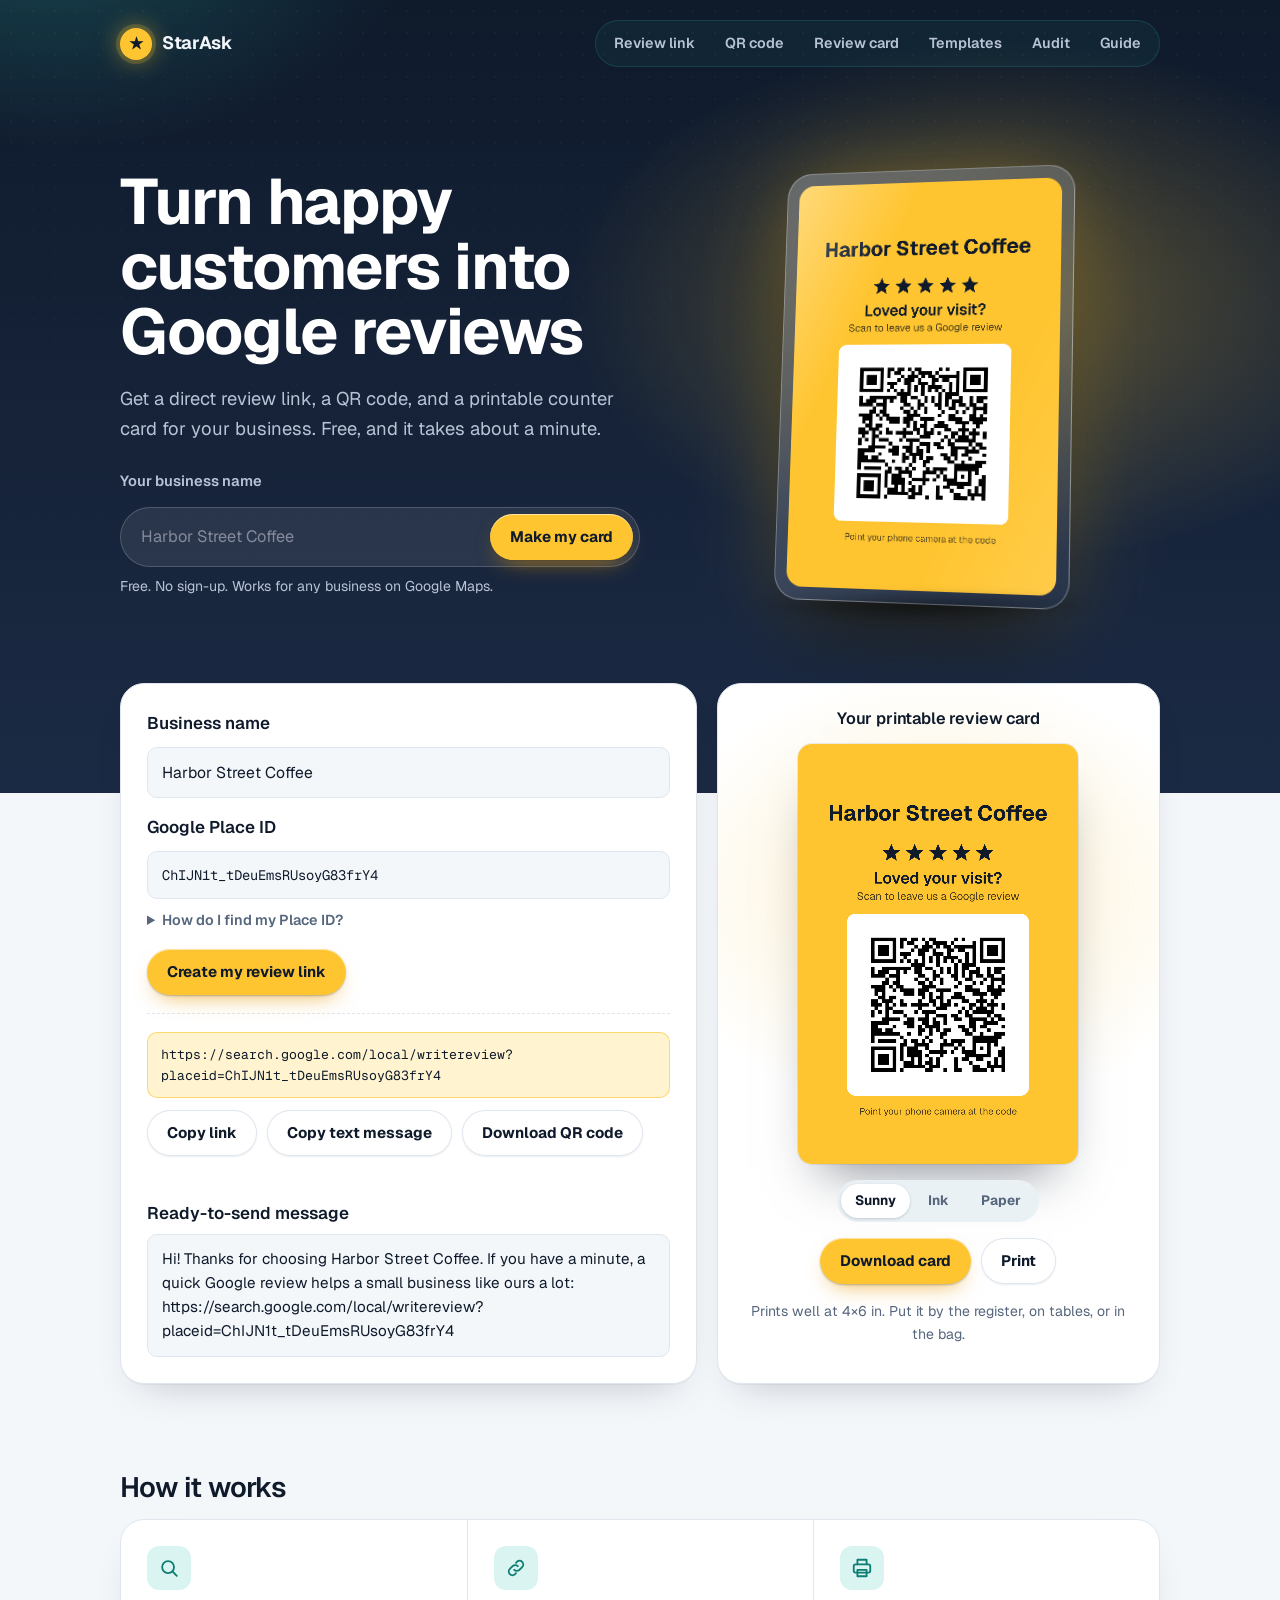
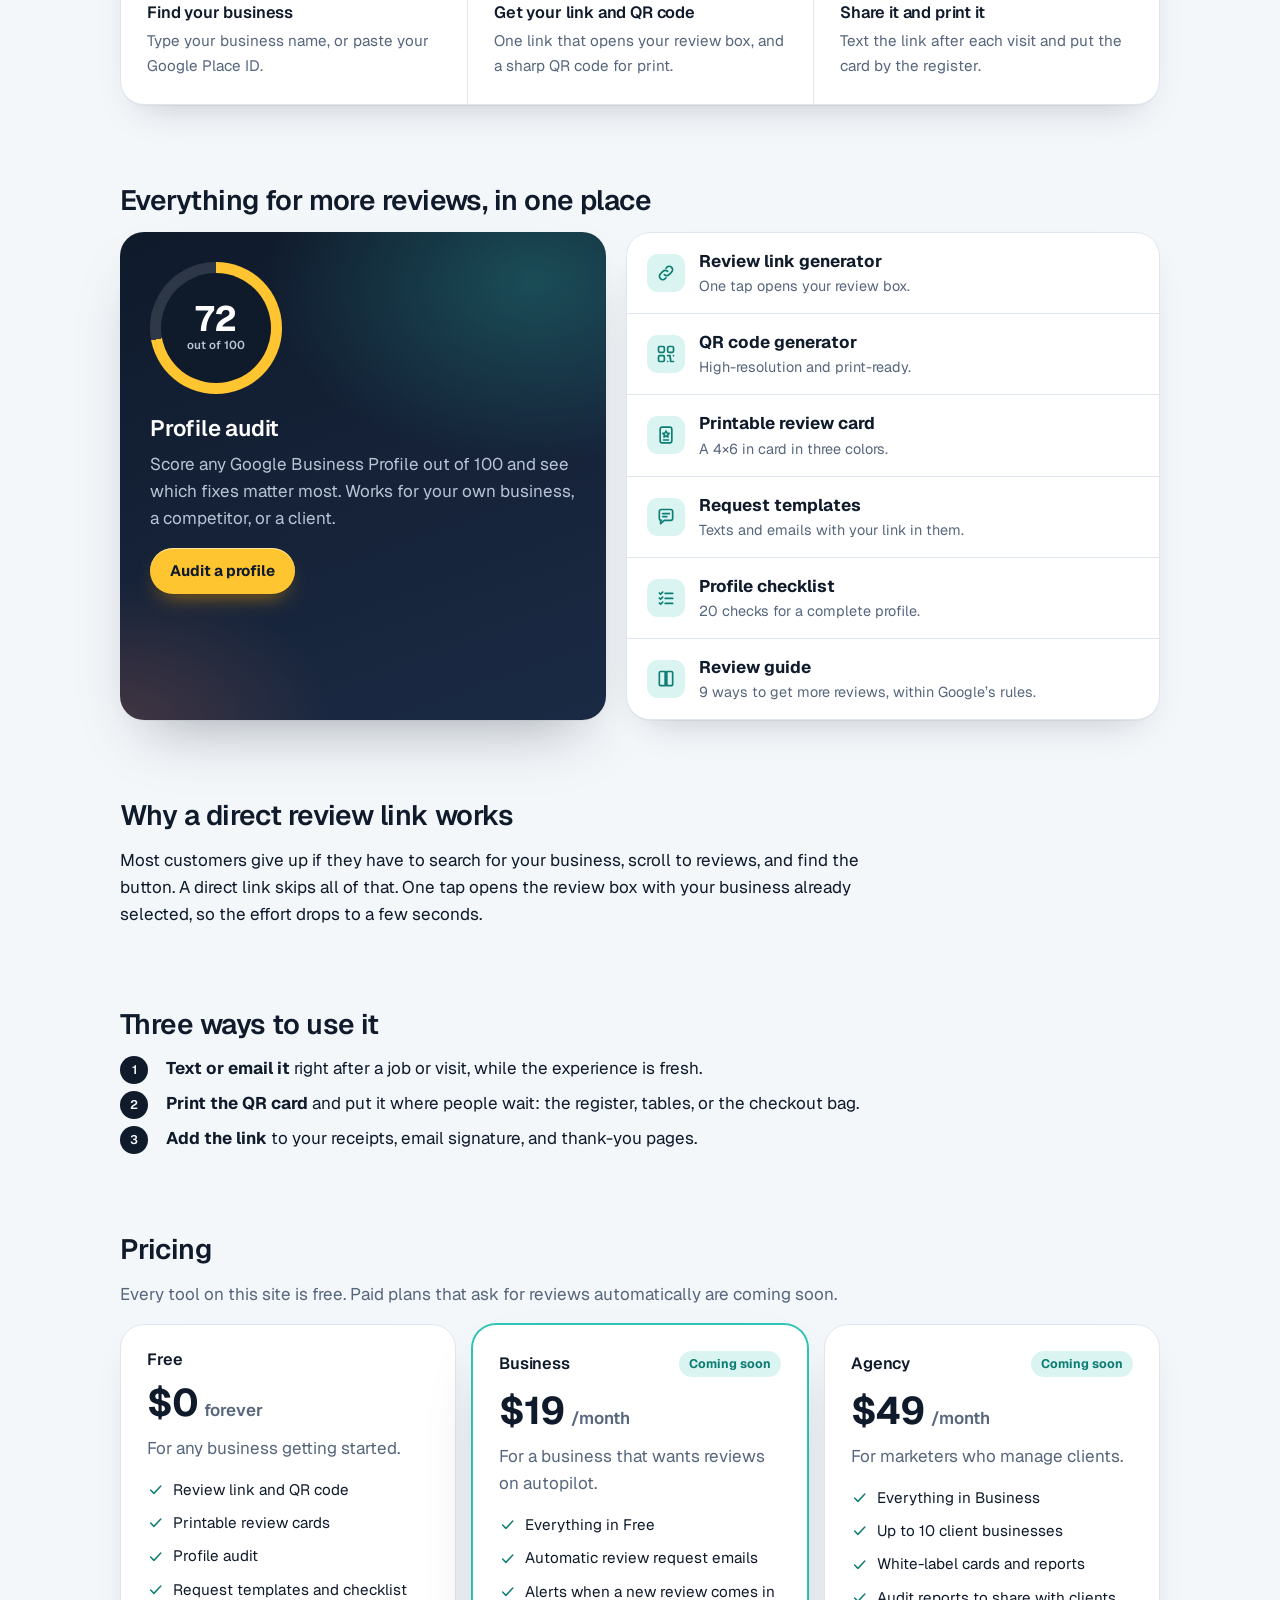
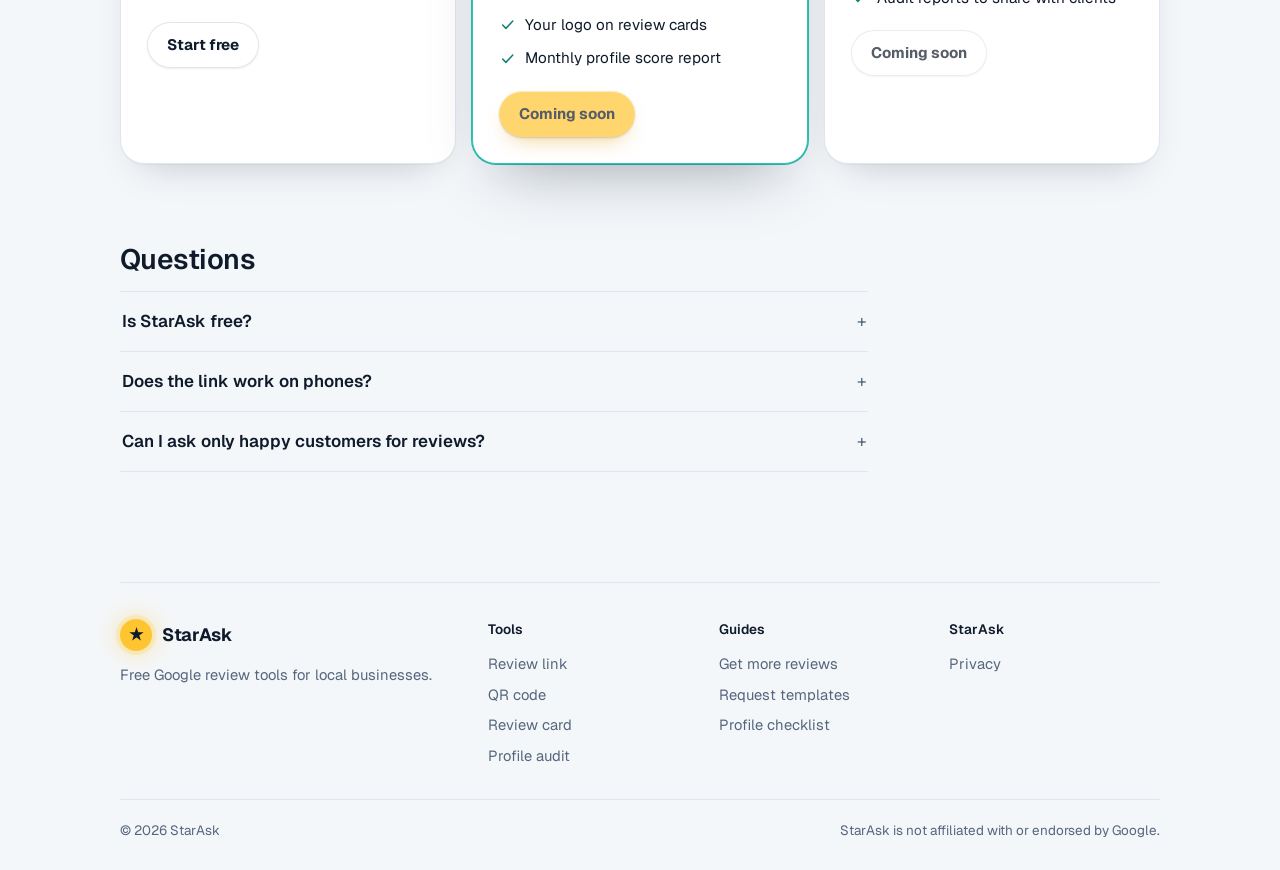
==== commit bef1e299: "Preview: switch fonts to Geist and Geist Mono Co-Authored-By: Claude Opus 5.5 <noreply@anthropic.com" ====
--- a/index.html
+++ b/index.html
@@ -10,7 +10,7 @@
 <meta property="og:description" content="Create a direct Google review link, a QR code, and a printable review card for your business in under a minute. Free, no sign-up.">
 <meta property="og:url" content="https://getstarask.com/">
 <meta property="og:type" content="website">
-<link rel="preconnect" href="https://fonts.googleapis.com"><link rel="preconnect" href="https://fonts.gstatic.com" crossorigin><link rel="stylesheet" href="https://fonts.googleapis.com/css2?family=Unbounded:wght@600;700;800&family=Figtree:wght@400;500;600;700&family=JetBrains+Mono:wght@400&display=swap">
+<link rel="preconnect" href="https://fonts.googleapis.com"><link rel="preconnect" href="https://fonts.gstatic.com" crossorigin><link rel="stylesheet" href="https://fonts.googleapis.com/css2?family=Geist:wght@400;500;600;700;800&family=Geist+Mono:wght@400;500&display=swap">
 <link rel="stylesheet" href="assets/style.css">
 <script type="application/ld+json">[{"@context": "https://schema.org", "@type": "WebApplication", "name": "StarAsk", "url": "https://getstarask.com/", "applicationCategory": "BusinessApplication", "operatingSystem": "Any", "offers": {"@type": "Offer", "price": "0", "priceCurrency": "USD"}, "description": "Create a direct Google review link, a QR code, and a printable review card for your business in under a minute. Free, no sign-up."}, {"@context": "https://schema.org", "@type": "FAQPage", "mainEntity": [{"@type": "Question", "name": "Is StarAsk free?", "acceptedAnswer": {"@type": "Answer", "text": "Yes. The review link, QR code, and printable card are free with no sign-up."}}, {"@type": "Question", "name": "Does the link work on phones?", "acceptedAnswer": {"@type": "Answer", "text": "Yes. It opens the Google review box on iPhone, Android, and desktop. People need to be signed in to a Google account to post a review."}}, {"@type": "Question", "name": "Can I ask only happy customers for reviews?", "acceptedAnswer": {"@type": "Answer", "text": "No. Google's rules don't allow filtering who you ask. Send the same link to every customer and let them review honestly."}}]}]</script>
 </head>
--- a/assets/style.css
+++ b/assets/style.css
@@ -2,27 +2,30 @@
    A night-indigo band holds the hero, where a lit review card stands on the counter like a sign in a shop window.
    Below it the page turns to cool daylight paper. Marigold is the star color and the only loud accent. */
 :root{
-  --paper:#f6f5fb; --surface:#ffffff; --ink:#1d1b3a; --muted:#5d5a78; --hair:#e3e0ef; --tint:#efedfa;
-  --brand:#ffc531; --brand-ink:#1d1b3a; --brand-soft:#fff4cf; --pop:#ff6b4a; --pop-soft:#ffe6df;
-  --good:#1f7a4a; --good-soft:#dcf3e6; --bad:#c3332a;
-  --night:#1d1b3a; --night-2:#2a2756; --on-night:#f4f2ff; --on-night-muted:#b9b5dc;
-  --display:"Unbounded","Arial Black",system-ui,sans-serif;
-  --body:"Figtree","Segoe UI",system-ui,sans-serif;
-  --mono:"JetBrains Mono",ui-monospace,Menlo,monospace;
+  --paper:#f4f7fa; --surface:#ffffff; --ink:#0f1a2b; --muted:#56667c; --hair:#dfe6ee; --tint:#eaf1f5;
+  --brand:#ffc531; --brand-ink:#0f1a2b; --brand-soft:#fff4cf; --pop:#ff7a59; --pop-soft:#ffe6de;
+  --teal:#2ec4b6; --teal-ink:#0e7d73; --teal-soft:#d9f4f1;
+  --good:#0e7d73; --good-soft:#d9f4f1; --bad:#d4462a;
+  --night:#0f1a2b; --night-2:#1b2a44; --on-night:#f2f6fb; --on-night-muted:#b8c4d6;
+  --display:"Geist","Helvetica Neue",Arial,sans-serif;
+  --body:"Geist","Helvetica Neue",Arial,sans-serif;
+  --mono:"Geist Mono",ui-monospace,Menlo,monospace;
   --r-lg:24px; --r-md:16px; --r-sm:10px;
-  --lift:0 1px 0 rgba(29,27,58,.04),0 18px 40px -22px rgba(29,27,58,.28);
-  --lift-hi:0 1px 0 rgba(29,27,58,.04),0 30px 60px -28px rgba(29,27,58,.38);
+  --lift:0 1px 0 rgba(15,26,43,.04),0 18px 40px -22px rgba(15,26,43,.28);
+  --lift-hi:0 1px 0 rgba(15,26,43,.04),0 30px 60px -28px rgba(15,26,43,.38);
 }
 @media (prefers-color-scheme: dark){:root:not([data-theme="light"]){
-  --paper:#16143a; --surface:#211f4a; --ink:#f3f1ff; --muted:#b0acd0; --hair:#35325f; --tint:#2a2858;
-  --brand-soft:#3b3424; --pop:#ff8a6e; --pop-soft:#4a2a2a; --good:#5fd08e; --good-soft:#1f3b33; --bad:#ff7b70;
-  --night:#100e2c; --night-2:#211e4d;
+  --paper:#0c1524; --surface:#16233a; --ink:#eef3f9; --muted:#a6b3c6; --hair:#26354f; --tint:#1c2b45;
+  --brand-soft:#3a3322; --pop:#ff8a6e; --pop-soft:#47282a; --teal:#2ec4b6; --teal-ink:#5fdccf; --teal-soft:#123a3e;
+  --good:#5fdccf; --good-soft:#123a3e; --bad:#ff8a6e;
+  --night:#0a1220; --night-2:#14213a;
   --lift:0 0 0 1px rgba(255,255,255,.02),0 18px 40px -22px rgba(0,0,0,.6);
   --lift-hi:0 0 0 1px rgba(255,255,255,.03),0 30px 60px -28px rgba(0,0,0,.7); color-scheme:dark }}
 :root[data-theme="dark"]{
-  --paper:#16143a; --surface:#211f4a; --ink:#f3f1ff; --muted:#b0acd0; --hair:#35325f; --tint:#2a2858;
-  --brand-soft:#3b3424; --pop:#ff8a6e; --pop-soft:#4a2a2a; --good:#5fd08e; --good-soft:#1f3b33; --bad:#ff7b70;
-  --night:#100e2c; --night-2:#211e4d;
+  --paper:#0c1524; --surface:#16233a; --ink:#eef3f9; --muted:#a6b3c6; --hair:#26354f; --tint:#1c2b45;
+  --brand-soft:#3a3322; --pop:#ff8a6e; --pop-soft:#47282a; --teal:#2ec4b6; --teal-ink:#5fdccf; --teal-soft:#123a3e;
+  --good:#5fdccf; --good-soft:#123a3e; --bad:#ff8a6e;
+  --night:#0a1220; --night-2:#14213a;
   --lift:0 0 0 1px rgba(255,255,255,.02),0 18px 40px -22px rgba(0,0,0,.6);
   --lift-hi:0 0 0 1px rgba(255,255,255,.03),0 30px 60px -28px rgba(0,0,0,.7); color-scheme:dark }
 
@@ -37,7 +40,7 @@
 h2{font-size:clamp(1.3rem,2.4vw,1.75rem);font-weight:600}
 h3{font-size:1.02rem;font-weight:600;letter-spacing:-.01em}
 p{margin:0}
-a{color:inherit;text-decoration-color:color-mix(in srgb,var(--pop) 70%,transparent);text-decoration-thickness:2px;text-underline-offset:3px}
+a{color:inherit;text-decoration-color:var(--teal);text-decoration-thickness:2px;text-underline-offset:3px}
 :focus-visible{outline:3px solid var(--brand);outline-offset:2px;border-radius:6px}
 .muted{color:var(--muted)}
 .hint{font-size:.88rem;color:var(--muted)}
@@ -47,7 +50,8 @@
 .band{position:relative;color:var(--on-night);overflow:hidden;
   background:
     radial-gradient(700px 420px at 78% 38%,rgba(255,197,49,.30),transparent 62%),
-    radial-gradient(620px 380px at 4% -10%,rgba(132,116,255,.30),transparent 60%),
+    radial-gradient(620px 380px at 4% -10%,rgba(46,196,182,.26),transparent 60%),
+    radial-gradient(520px 320px at 30% 115%,rgba(255,122,89,.16),transparent 65%),
     linear-gradient(180deg,var(--night),var(--night-2));
   padding-bottom:72px}
 .band::after{content:"";position:absolute;inset:0;pointer-events:none;opacity:.5;
@@ -122,12 +126,12 @@
 
 button,.btn{font:inherit;font-weight:700;font-size:.95rem;border-radius:999px;padding:11px 20px;cursor:pointer;border:0;
   background:var(--brand);color:var(--brand-ink);text-decoration:none;display:inline-flex;align-items:center;justify-content:center;gap:8px;
-  box-shadow:inset 0 1px 0 rgba(255,255,255,.55),0 1px 2px rgba(29,27,58,.25),0 10px 22px -10px rgba(230,150,0,.75);
+  box-shadow:inset 0 1px 0 rgba(255,255,255,.55),0 1px 2px rgba(15,26,43,.25),0 10px 22px -10px rgba(230,150,0,.75);
   transition:transform .12s,box-shadow .12s,background .12s}
-button:hover,.btn:hover{transform:translateY(-1px);box-shadow:inset 0 1px 0 rgba(255,255,255,.55),0 2px 4px rgba(29,27,58,.25),0 14px 26px -10px rgba(230,150,0,.85)}
+button:hover,.btn:hover{transform:translateY(-1px);box-shadow:inset 0 1px 0 rgba(255,255,255,.55),0 2px 4px rgba(15,26,43,.25),0 14px 26px -10px rgba(230,150,0,.85)}
 button:active,.btn:active{transform:translateY(1px)}
-button.ghost,.btn.ghost{background:var(--surface);color:var(--ink);box-shadow:inset 0 0 0 1px var(--hair),0 1px 2px rgba(29,27,58,.08)}
-button.ghost:hover,.btn.ghost:hover{box-shadow:inset 0 0 0 1px var(--ink),0 6px 14px -8px rgba(29,27,58,.3)}
+button.ghost,.btn.ghost{background:var(--surface);color:var(--ink);box-shadow:inset 0 0 0 1px var(--hair),0 1px 2px rgba(15,26,43,.08)}
+button.ghost:hover,.btn.ghost:hover{box-shadow:inset 0 0 0 1px var(--ink),0 6px 14px -8px rgba(15,26,43,.3)}
 .btn.soon{cursor:default;opacity:.7}
 .btn.soon:hover{transform:none}
 
@@ -145,11 +149,11 @@
 .howto ol{margin:8px 0 0;padding-left:20px;display:grid;gap:4px;color:var(--muted)}
 .cardside{display:grid;gap:16px;justify-items:center;align-content:start;text-align:center;
   background:radial-gradient(420px 320px at 50% 30%,color-mix(in srgb,var(--brand) 22%,transparent),transparent 70%),var(--surface)}
-.cardside canvas{width:100%;max-width:280px;height:auto;border-radius:14px;box-shadow:0 30px 50px -24px rgba(29,27,58,.5),0 0 0 1px rgba(29,27,58,.08)}
+.cardside canvas{width:100%;max-width:280px;height:auto;border-radius:14px;box-shadow:0 30px 50px -24px rgba(15,26,43,.5),0 0 0 1px rgba(15,26,43,.08)}
 .tabs{display:flex;gap:4px;padding:4px;border-radius:999px;background:var(--tint)}
 .tabs button{padding:6px 14px;font-size:.85rem;box-shadow:none;background:transparent;color:var(--muted)}
 .tabs button:hover{transform:none;box-shadow:none;color:var(--ink)}
-.tabs button[aria-pressed="true"]{background:var(--surface);color:var(--ink);box-shadow:0 1px 3px rgba(29,27,58,.18)}
+.tabs button[aria-pressed="true"]{background:var(--surface);color:var(--ink);box-shadow:0 1px 3px rgba(15,26,43,.18)}
 
 /* search combobox */
 .combo{position:relative}
@@ -293,6 +297,18 @@
 .foot-cols a:hover{color:var(--ink)}
 .foot-bottom{grid-column:1/-1;display:flex;flex-wrap:wrap;justify-content:space-between;gap:8px 20px;padding-top:20px;border-top:1px solid var(--hair);font-size:.84rem}
 
+/* teal details from the mixed palette */
+.try-note,.trust{color:var(--on-night-muted)}
+.how-ic{background:var(--teal-soft);color:var(--teal-ink)}
+.tl-ic,.rel-ic{background:var(--teal-soft);color:var(--teal-ink)}
+.feature{background:radial-gradient(380px 260px at 85% 10%,rgba(46,196,182,.28),transparent 70%),radial-gradient(300px 200px at 0% 100%,rgba(255,122,89,.18),transparent 70%),linear-gradient(160deg,var(--night),var(--night-2))}
+.plan li .ic{color:var(--teal-ink)}
+.plan.featured{border-color:var(--teal);box-shadow:var(--lift-hi),0 0 0 1px var(--teal)}
+.soon-tag{background:var(--teal-soft);color:var(--teal-ink)}
+.top nav{background:rgba(46,196,182,.06);border-color:rgba(46,196,182,.18)}
+.check.good{box-shadow:inset 3px 0 0 var(--teal)}
+.score{--c:var(--teal)}
+
 /* ---------- print: only the card ---------- */
 @media print{
   body{background:#fff}
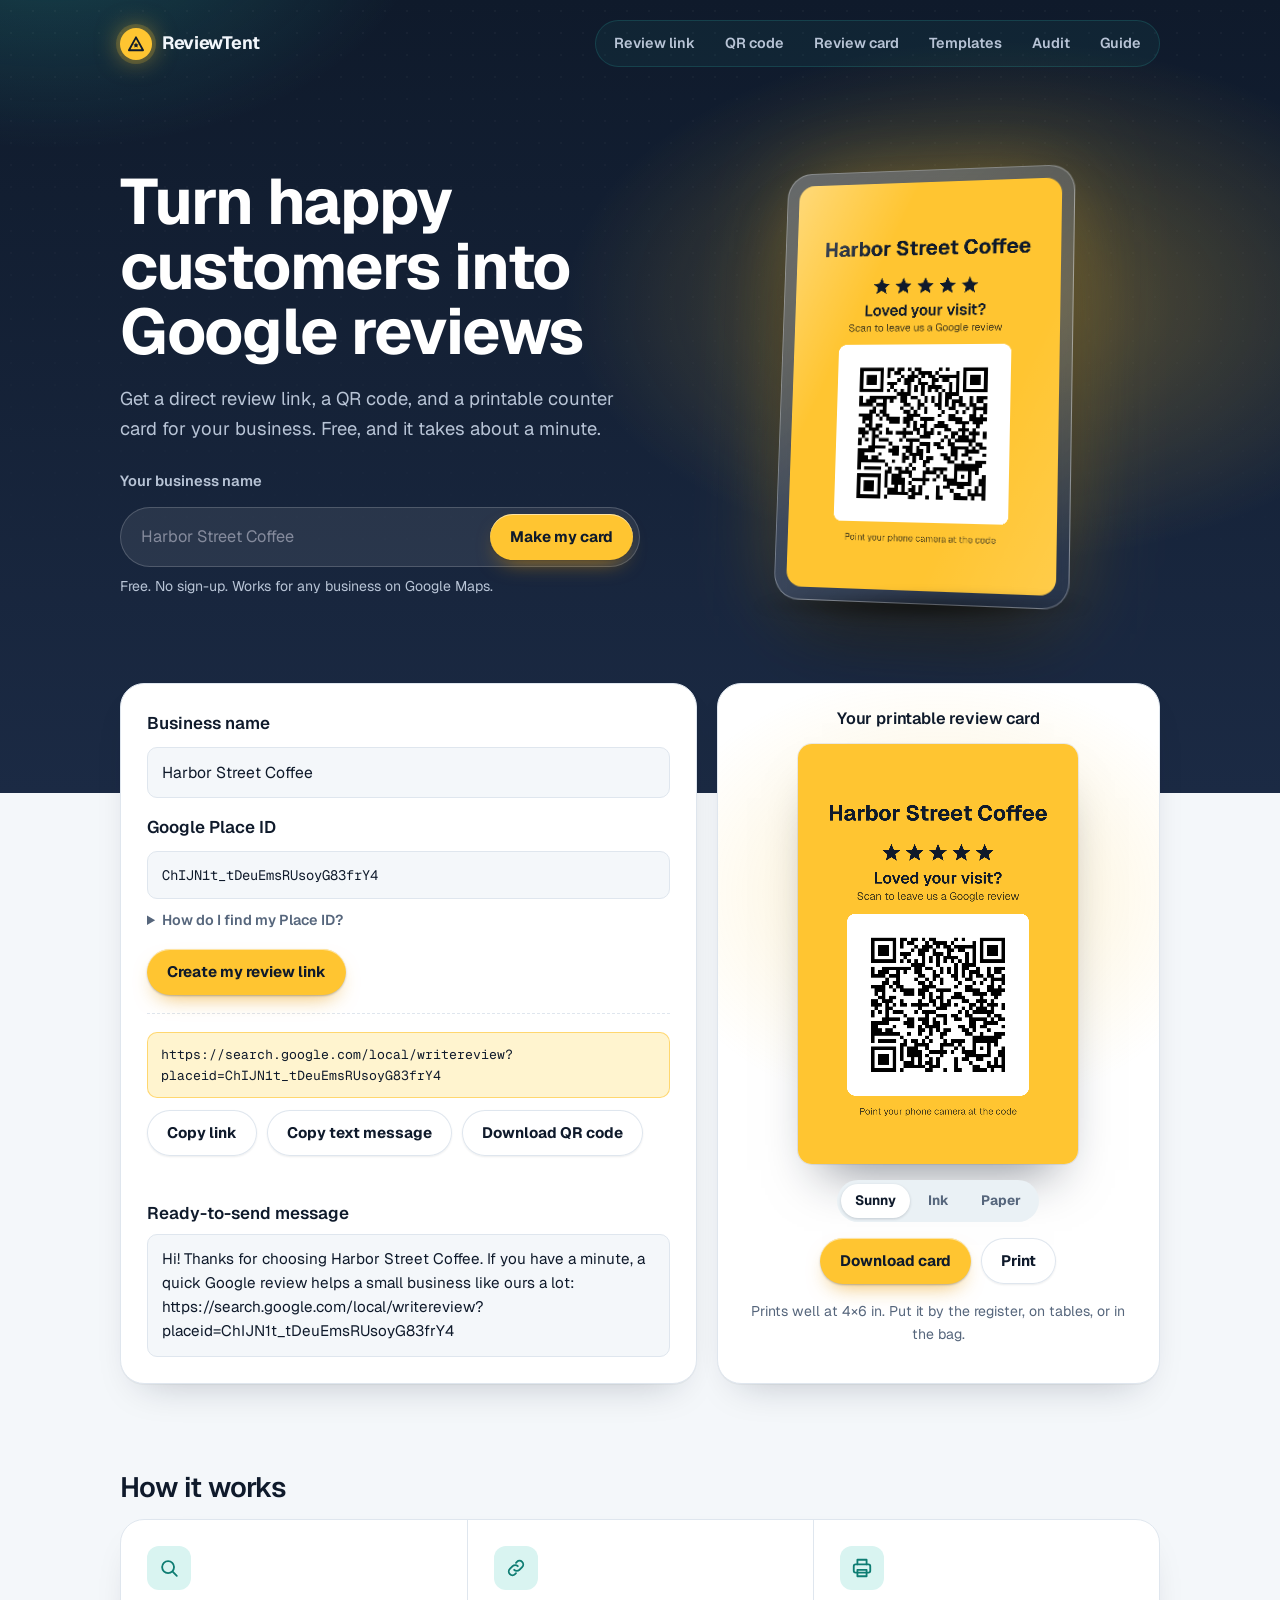
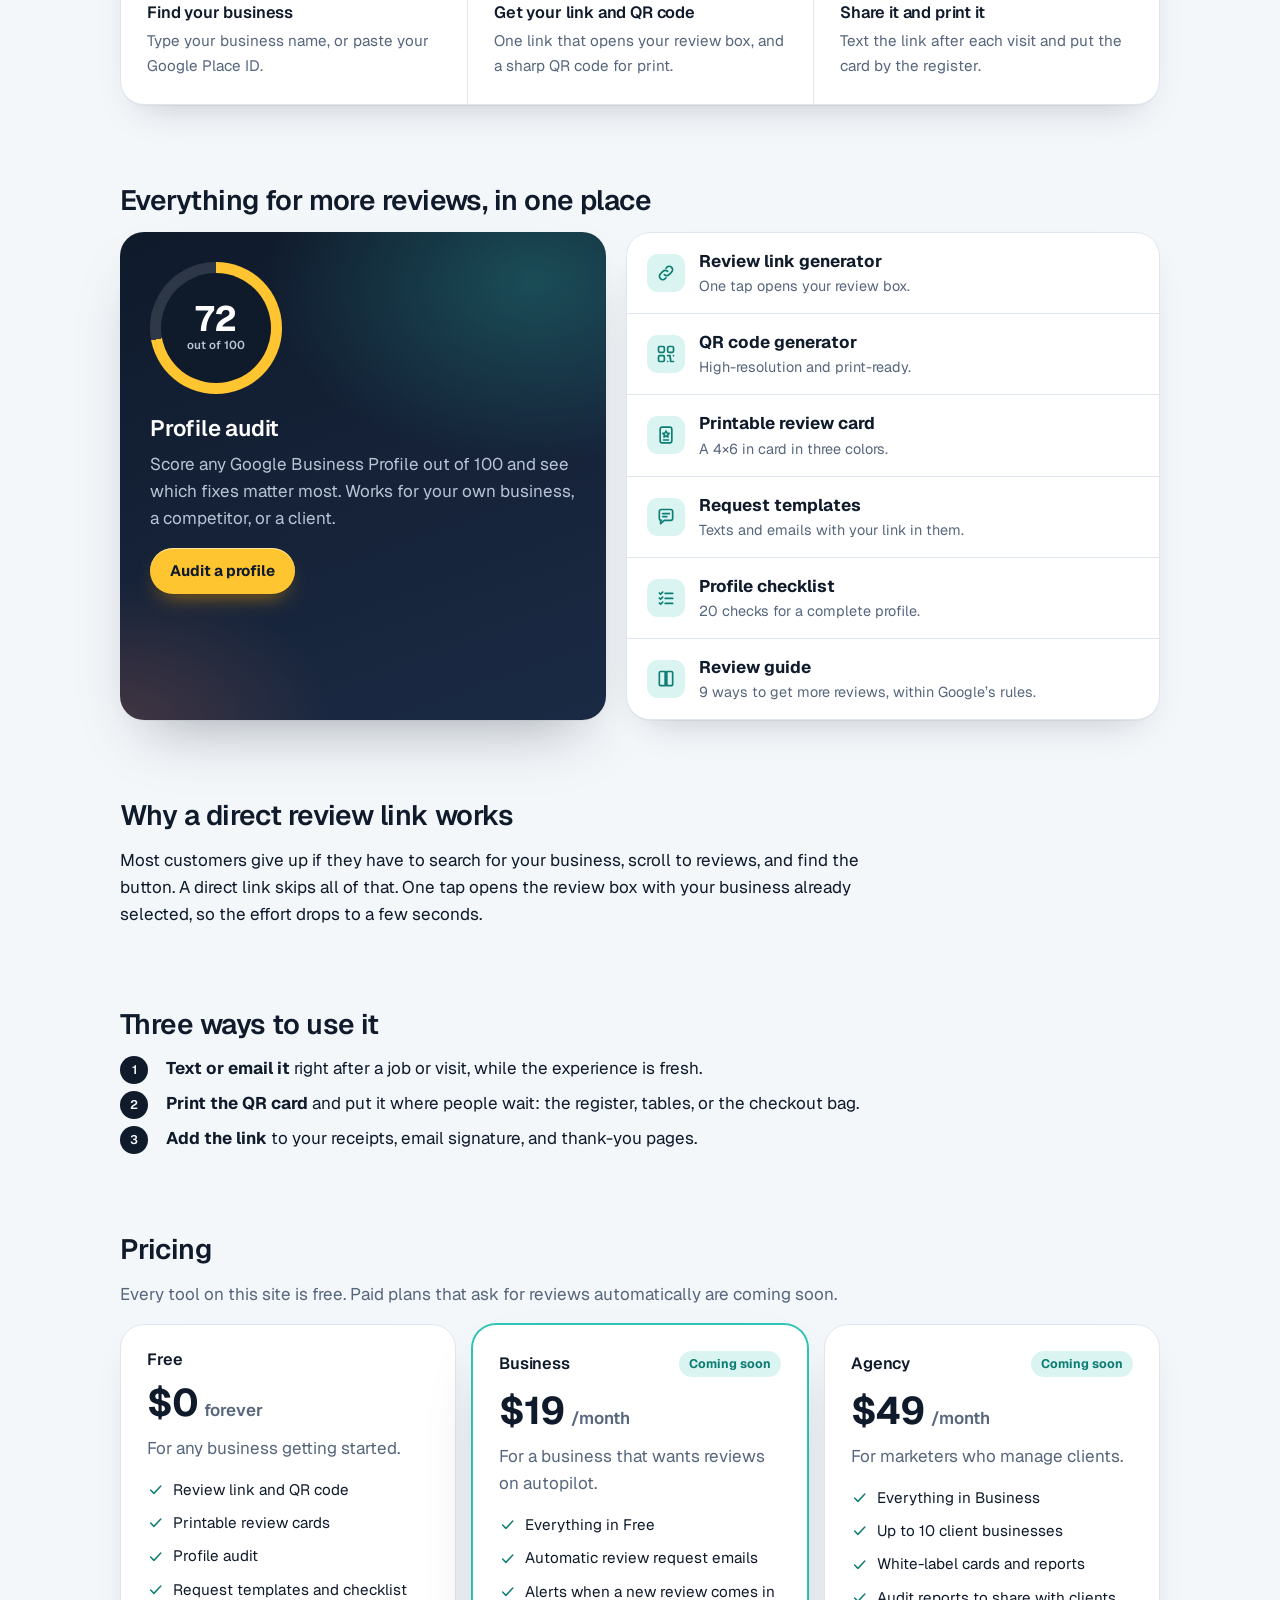
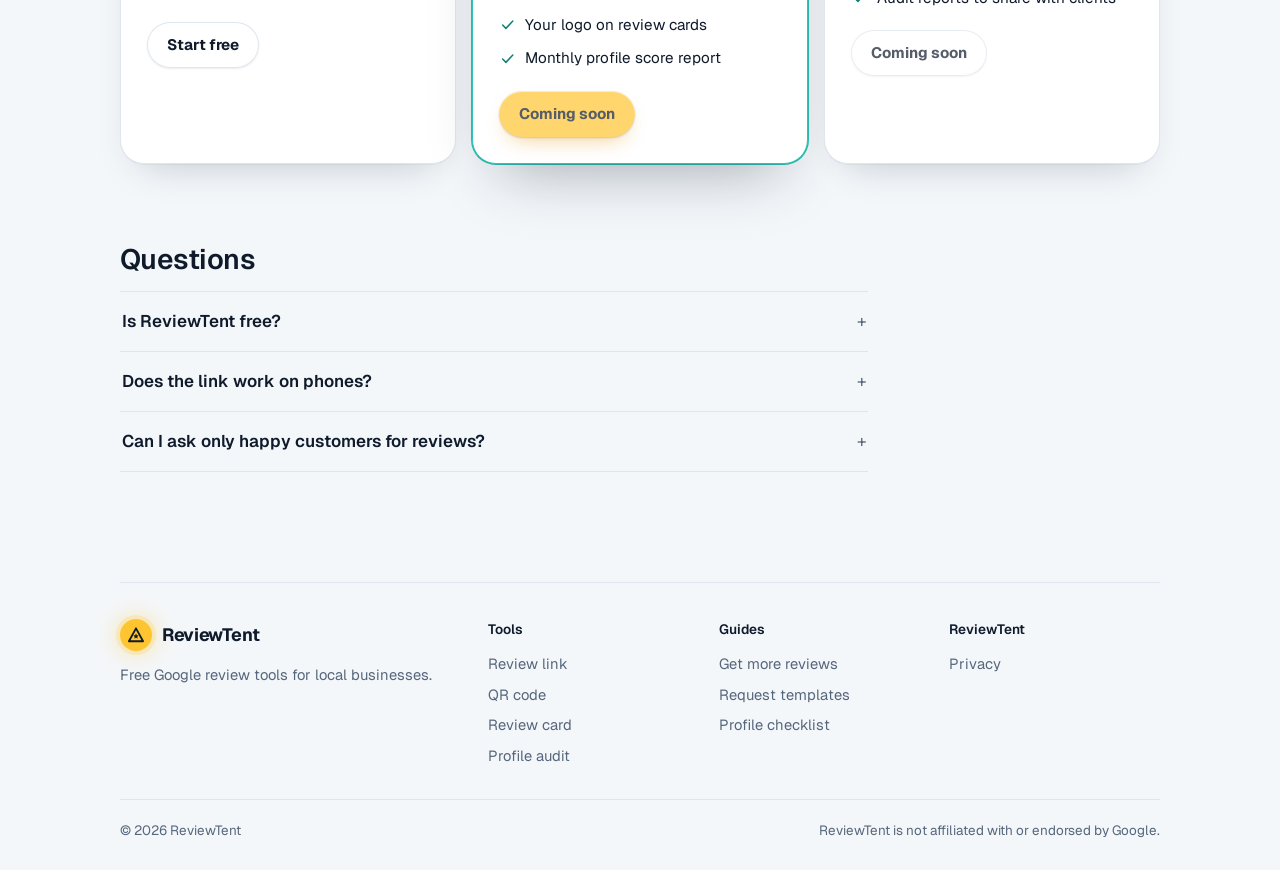
==== commit db94561b: "Preview: rename to ReviewTent with tent logo Co-Authored-By: Claude Opus 5.5 <noreply@anthropic.com>" ====
--- a/index.html
+++ b/index.html
@@ -3,22 +3,22 @@
 <head>
 <meta charset="utf-8">
 <meta name="viewport" content="width=device-width, initial-scale=1, viewport-fit=cover">
-<title>Free Google Review Link, QR Code &amp; Card Generator | StarAsk</title>
+<title>Free Google Review Link, QR Code &amp; Card Generator | ReviewTent</title>
 <meta name="description" content="Create a direct Google review link, a QR code, and a printable review card for your business in under a minute. Free, no sign-up.">
-<link rel="canonical" href="https://getstarask.com/">
-<meta property="og:title" content="Free Google Review Link, QR Code &amp; Card Generator | StarAsk">
+<link rel="canonical" href="https://reviewtent.com/">
+<meta property="og:title" content="Free Google Review Link, QR Code &amp; Card Generator | ReviewTent">
 <meta property="og:description" content="Create a direct Google review link, a QR code, and a printable review card for your business in under a minute. Free, no sign-up.">
-<meta property="og:url" content="https://getstarask.com/">
+<meta property="og:url" content="https://reviewtent.com/">
 <meta property="og:type" content="website">
 <link rel="preconnect" href="https://fonts.googleapis.com"><link rel="preconnect" href="https://fonts.gstatic.com" crossorigin><link rel="stylesheet" href="https://fonts.googleapis.com/css2?family=Geist:wght@400;500;600;700;800&family=Geist+Mono:wght@400;500&display=swap">
 <link rel="stylesheet" href="assets/style.css">
-<script type="application/ld+json">[{"@context": "https://schema.org", "@type": "WebApplication", "name": "StarAsk", "url": "https://getstarask.com/", "applicationCategory": "BusinessApplication", "operatingSystem": "Any", "offers": {"@type": "Offer", "price": "0", "priceCurrency": "USD"}, "description": "Create a direct Google review link, a QR code, and a printable review card for your business in under a minute. Free, no sign-up."}, {"@context": "https://schema.org", "@type": "FAQPage", "mainEntity": [{"@type": "Question", "name": "Is StarAsk free?", "acceptedAnswer": {"@type": "Answer", "text": "Yes. The review link, QR code, and printable card are free with no sign-up."}}, {"@type": "Question", "name": "Does the link work on phones?", "acceptedAnswer": {"@type": "Answer", "text": "Yes. It opens the Google review box on iPhone, Android, and desktop. People need to be signed in to a Google account to post a review."}}, {"@type": "Question", "name": "Can I ask only happy customers for reviews?", "acceptedAnswer": {"@type": "Answer", "text": "No. Google's rules don't allow filtering who you ask. Send the same link to every customer and let them review honestly."}}]}]</script>
+<script type="application/ld+json">[{"@context": "https://schema.org", "@type": "WebApplication", "name": "ReviewTent", "url": "https://reviewtent.com/", "applicationCategory": "BusinessApplication", "operatingSystem": "Any", "offers": {"@type": "Offer", "price": "0", "priceCurrency": "USD"}, "description": "Create a direct Google review link, a QR code, and a printable review card for your business in under a minute. Free, no sign-up."}, {"@context": "https://schema.org", "@type": "FAQPage", "mainEntity": [{"@type": "Question", "name": "Is ReviewTent free?", "acceptedAnswer": {"@type": "Answer", "text": "Yes. The review link, QR code, and printable card are free with no sign-up."}}, {"@type": "Question", "name": "Does the link work on phones?", "acceptedAnswer": {"@type": "Answer", "text": "Yes. It opens the Google review box on iPhone, Android, and desktop. People need to be signed in to a Google account to post a review."}}, {"@type": "Question", "name": "Can I ask only happy customers for reviews?", "acceptedAnswer": {"@type": "Answer", "text": "No. Google's rules don't allow filtering who you ask. Send the same link to every customer and let them review honestly."}}]}]</script>
 </head>
 <body class="has-app home">
 <div class="band">
 <div class="wrap">
 <header class="top">
-  <a class="brand" href="./"><span class="pin"><span>&#9733;</span></span>StarAsk</a>
+  <a class="brand" href="./"><span class="pin"><svg viewBox="0 0 24 24" width="20" height="20" aria-hidden="true"><path d="M3.5 19.5 12 4l8.5 15.5z" fill="none" stroke="currentColor" stroke-width="2.2" stroke-linejoin="round"/><path d="M12 10.2l1 2 2.2.3-1.6 1.5.4 2.2-2-1-2 1 .4-2.2-1.6-1.5 2.2-.3z" fill="currentColor"/></svg></span>ReviewTent</a>
   <nav aria-label="Tools"><a href="review-link-generator/">Review link</a><a href="review-qr-code/">QR code</a><a href="review-card/">Review card</a><a href="review-request-templates/">Templates</a><a href="google-business-profile-audit/">Audit</a><a href="get-more-google-reviews/">Guide</a></nav>
 </header>
 
@@ -125,22 +125,22 @@
     <ul class="tool-list"><li><a href="review-link-generator/"><span class="tl-ic"><svg class="ic" viewBox="0 0 24 24" fill="none" stroke="currentColor" stroke-width="2" stroke-linecap="round" stroke-linejoin="round" aria-hidden="true"><path d="M10 14a4 4 0 0 0 5.7 0l3-3a4 4 0 0 0-5.7-5.7l-1 1"/><path d="M14 10a4 4 0 0 0-5.7 0l-3 3a4 4 0 0 0 5.7 5.7l1-1"/></svg></span><span><strong>Review link generator</strong><span>One tap opens your review box.</span></span></a></li><li><a href="review-qr-code/"><span class="tl-ic"><svg class="ic" viewBox="0 0 24 24" fill="none" stroke="currentColor" stroke-width="2" stroke-linecap="round" stroke-linejoin="round" aria-hidden="true"><rect x="3" y="3" width="7" height="7" rx="1.5"/><rect x="14" y="3" width="7" height="7" rx="1.5"/><rect x="3" y="14" width="7" height="7" rx="1.5"/><path d="M14 14h3v3M21 14v.01M14 21h.01M17.5 17.5V21H21"/></svg></span><span><strong>QR code generator</strong><span>High-resolution and print-ready.</span></span></a></li><li><a href="review-card/"><span class="tl-ic"><svg class="ic" viewBox="0 0 24 24" fill="none" stroke="currentColor" stroke-width="2" stroke-linecap="round" stroke-linejoin="round" aria-hidden="true"><rect x="5" y="2.5" width="14" height="19" rx="2.5"/><path d="M12 7.2l1.2 2.4 2.6.4-1.9 1.8.5 2.6-2.4-1.3-2.4 1.3.5-2.6-1.9-1.8 2.6-.4z"/><path d="M9 18h6"/></svg></span><span><strong>Printable review card</strong><span>A 4×6 in card in three colors.</span></span></a></li><li><a href="review-request-templates/"><span class="tl-ic"><svg class="ic" viewBox="0 0 24 24" fill="none" stroke="currentColor" stroke-width="2" stroke-linecap="round" stroke-linejoin="round" aria-hidden="true"><path d="M4 5.5A2.5 2.5 0 0 1 6.5 3h11A2.5 2.5 0 0 1 20 5.5v8a2.5 2.5 0 0 1-2.5 2.5H10l-4.5 4v-4H6.5A2.5 2.5 0 0 1 4 13.5z"/><path d="M8 8h8M8 11.5h5"/></svg></span><span><strong>Request templates</strong><span>Texts and emails with your link in them.</span></span></a></li><li><a href="google-business-profile-checklist/"><span class="tl-ic"><svg class="ic" viewBox="0 0 24 24" fill="none" stroke="currentColor" stroke-width="2" stroke-linecap="round" stroke-linejoin="round" aria-hidden="true"><path d="M4 6l1.5 1.5L8 5M4 12l1.5 1.5L8 11M4 18l1.5 1.5L8 17"/><path d="M11 6.5h9M11 12.5h9M11 18.5h9"/></svg></span><span><strong>Profile checklist</strong><span>20 checks for a complete profile.</span></span></a></li><li><a href="get-more-google-reviews/"><span class="tl-ic"><svg class="ic" viewBox="0 0 24 24" fill="none" stroke="currentColor" stroke-width="2" stroke-linecap="round" stroke-linejoin="round" aria-hidden="true"><path d="M4 4.5A1.5 1.5 0 0 1 5.5 3H11v17H5.5A1.5 1.5 0 0 1 4 18.5z"/><path d="M20 4.5A1.5 1.5 0 0 0 18.5 3H13v17h5.5a1.5 1.5 0 0 0 1.5-1.5z"/></svg></span><span><strong>Review guide</strong><span>9 ways to get more reviews, within Google’s rules.</span></span></a></li></ul></div></section>
 <section><h2>Why a direct review link works</h2><p>Most customers give up if they have to search for your business, scroll to reviews, and find the button. A direct link skips all of that. One tap opens the review box with your business already selected, so the effort drops to a few seconds.</p></section><section><h2>Three ways to use it</h2><ol class="steps"><li><span><strong>Text or email it</strong> right after a job or visit, while the experience is fresh.</span></li><li><span><strong>Print the QR card</strong> and put it where people wait: the register, tables, or the checkout bag.</span></li><li><span><strong>Add the link</strong> to your receipts, email signature, and thank-you pages.</span></li></ol></section>
 <section class="pricing"><h2>Pricing</h2><p class="muted">Every tool on this site is free. Paid plans that ask for reviews automatically are coming soon.</p><div class="plans"><div class="plan"><div class="plan-top"><h3>Free</h3></div><p class="price"><strong>$0</strong><span>forever</span></p><p class="muted">For any business getting started.</p><ul><li><svg class="ic" viewBox="0 0 24 24" fill="none" stroke="currentColor" stroke-width="2" stroke-linecap="round" stroke-linejoin="round" aria-hidden="true"><path d="M5 12.5l4.5 4.5L19 7"/></svg>Review link and QR code</li><li><svg class="ic" viewBox="0 0 24 24" fill="none" stroke="currentColor" stroke-width="2" stroke-linecap="round" stroke-linejoin="round" aria-hidden="true"><path d="M5 12.5l4.5 4.5L19 7"/></svg>Printable review cards</li><li><svg class="ic" viewBox="0 0 24 24" fill="none" stroke="currentColor" stroke-width="2" stroke-linecap="round" stroke-linejoin="round" aria-hidden="true"><path d="M5 12.5l4.5 4.5L19 7"/></svg>Profile audit</li><li><svg class="ic" viewBox="0 0 24 24" fill="none" stroke="currentColor" stroke-width="2" stroke-linecap="round" stroke-linejoin="round" aria-hidden="true"><path d="M5 12.5l4.5 4.5L19 7"/></svg>Request templates and checklist</li></ul><a class="btn ghost" href="#tool">Start free</a></div><div class="plan featured"><div class="plan-top"><h3>Business</h3><span class="soon-tag">Coming soon</span></div><p class="price"><strong>$19</strong><span>/month</span></p><p class="muted">For a business that wants reviews on autopilot.</p><ul><li><svg class="ic" viewBox="0 0 24 24" fill="none" stroke="currentColor" stroke-width="2" stroke-linecap="round" stroke-linejoin="round" aria-hidden="true"><path d="M5 12.5l4.5 4.5L19 7"/></svg>Everything in Free</li><li><svg class="ic" viewBox="0 0 24 24" fill="none" stroke="currentColor" stroke-width="2" stroke-linecap="round" stroke-linejoin="round" aria-hidden="true"><path d="M5 12.5l4.5 4.5L19 7"/></svg>Automatic review request emails</li><li><svg class="ic" viewBox="0 0 24 24" fill="none" stroke="currentColor" stroke-width="2" stroke-linecap="round" stroke-linejoin="round" aria-hidden="true"><path d="M5 12.5l4.5 4.5L19 7"/></svg>Alerts when a new review comes in</li><li><svg class="ic" viewBox="0 0 24 24" fill="none" stroke="currentColor" stroke-width="2" stroke-linecap="round" stroke-linejoin="round" aria-hidden="true"><path d="M5 12.5l4.5 4.5L19 7"/></svg>Your logo on review cards</li><li><svg class="ic" viewBox="0 0 24 24" fill="none" stroke="currentColor" stroke-width="2" stroke-linecap="round" stroke-linejoin="round" aria-hidden="true"><path d="M5 12.5l4.5 4.5L19 7"/></svg>Monthly profile score report</li></ul><span class="btn soon" aria-disabled="true">Coming soon</span></div><div class="plan"><div class="plan-top"><h3>Agency</h3><span class="soon-tag">Coming soon</span></div><p class="price"><strong>$49</strong><span>/month</span></p><p class="muted">For marketers who manage clients.</p><ul><li><svg class="ic" viewBox="0 0 24 24" fill="none" stroke="currentColor" stroke-width="2" stroke-linecap="round" stroke-linejoin="round" aria-hidden="true"><path d="M5 12.5l4.5 4.5L19 7"/></svg>Everything in Business</li><li><svg class="ic" viewBox="0 0 24 24" fill="none" stroke="currentColor" stroke-width="2" stroke-linecap="round" stroke-linejoin="round" aria-hidden="true"><path d="M5 12.5l4.5 4.5L19 7"/></svg>Up to 10 client businesses</li><li><svg class="ic" viewBox="0 0 24 24" fill="none" stroke="currentColor" stroke-width="2" stroke-linecap="round" stroke-linejoin="round" aria-hidden="true"><path d="M5 12.5l4.5 4.5L19 7"/></svg>White-label cards and reports</li><li><svg class="ic" viewBox="0 0 24 24" fill="none" stroke="currentColor" stroke-width="2" stroke-linecap="round" stroke-linejoin="round" aria-hidden="true"><path d="M5 12.5l4.5 4.5L19 7"/></svg>Audit reports to share with clients</li></ul><span class="btn ghost soon" aria-disabled="true">Coming soon</span></div></div></section>
-<section><h2>Questions</h2><div class="faq"><details><summary>Is StarAsk free?</summary><p>Yes. The review link, QR code, and printable card are free with no sign-up.</p></details><details><summary>Does the link work on phones?</summary><p>Yes. It opens the Google review box on iPhone, Android, and desktop. People need to be signed in to a Google account to post a review.</p></details><details><summary>Can I ask only happy customers for reviews?</summary><p>No. Google&#x27;s rules don&#x27;t allow filtering who you ask. Send the same link to every customer and let them review honestly.</p></details></div></section>
+<section><h2>Questions</h2><div class="faq"><details><summary>Is ReviewTent free?</summary><p>Yes. The review link, QR code, and printable card are free with no sign-up.</p></details><details><summary>Does the link work on phones?</summary><p>Yes. It opens the Google review box on iPhone, Android, and desktop. People need to be signed in to a Google account to post a review.</p></details><details><summary>Can I ask only happy customers for reviews?</summary><p>No. Google&#x27;s rules don&#x27;t allow filtering who you ask. Send the same link to every customer and let them review honestly.</p></details></div></section>
 
 </div>
 </main>
 <footer class="wrap">
 <div class="foot">
   <div class="foot-brand">
-    <a class="brand" href="./"><span class="pin"><span>&#9733;</span></span>StarAsk</a>
+    <a class="brand" href="./"><span class="pin"><svg viewBox="0 0 24 24" width="20" height="20" aria-hidden="true"><path d="M3.5 19.5 12 4l8.5 15.5z" fill="none" stroke="currentColor" stroke-width="2.2" stroke-linejoin="round"/><path d="M12 10.2l1 2 2.2.3-1.6 1.5.4 2.2-2-1-2 1 .4-2.2-1.6-1.5 2.2-.3z" fill="currentColor"/></svg></span>ReviewTent</a>
     <p>Free Google review tools for local businesses.</p>
   </div>
   <div class="foot-cols">
     <div><h4>Tools</h4><a href="review-link-generator/">Review link</a><a href="review-qr-code/">QR code</a><a href="review-card/">Review card</a><a href="google-business-profile-audit/">Profile audit</a></div>
     <div><h4>Guides</h4><a href="get-more-google-reviews/">Get more reviews</a><a href="review-request-templates/">Request templates</a><a href="google-business-profile-checklist/">Profile checklist</a></div>
-    <div><h4>StarAsk</h4><a href="privacy/">Privacy</a></div>
+    <div><h4>ReviewTent</h4><a href="privacy/">Privacy</a></div>
   </div>
-  <p class="foot-bottom"><span>&copy; 2026 StarAsk</span><span>StarAsk is not affiliated with or endorsed by Google.</span></p>
+  <p class="foot-bottom"><span>&copy; 2026 ReviewTent</span><span>ReviewTent is not affiliated with or endorsed by Google.</span></p>
 </div>
 </footer>
 <script src="assets/config.js"></script>
--- a/assets/style.css
+++ b/assets/style.css
@@ -1,4 +1,4 @@
-/* StarAsk — "after hours at the counter".
+/* ReviewTent — "after hours at the counter".
    A night-indigo band holds the hero, where a lit review card stands on the counter like a sign in a shop window.
    Below it the page turns to cool daylight paper. Marigold is the star color and the only loud accent. */
 :root{
@@ -65,7 +65,8 @@
 .brand{display:flex;align-items:center;gap:10px;font-family:var(--display);font-weight:700;font-size:1.12rem;text-decoration:none;letter-spacing:-.02em}
 .pin{width:32px;height:32px;border-radius:50%;background:var(--brand);display:grid;place-items:center;flex:none;
   box-shadow:0 0 0 4px rgba(255,197,49,.18),0 0 24px rgba(255,197,49,.55)}
-.pin span{color:var(--brand-ink);font-size:16px;line-height:1}
+.pin{color:var(--brand-ink)}
+.pin svg{display:block}
 .top nav{display:flex;gap:2px;padding:4px;border-radius:999px;background:rgba(255,255,255,.06);border:1px solid rgba(255,255,255,.10)}
 .top nav a{text-decoration:none;font-weight:600;font-size:.9rem;padding:7px 14px;border-radius:999px;color:var(--on-night-muted);transition:color .15s,background .15s}
 .top nav a:hover{color:var(--on-night);background:rgba(255,255,255,.07)}
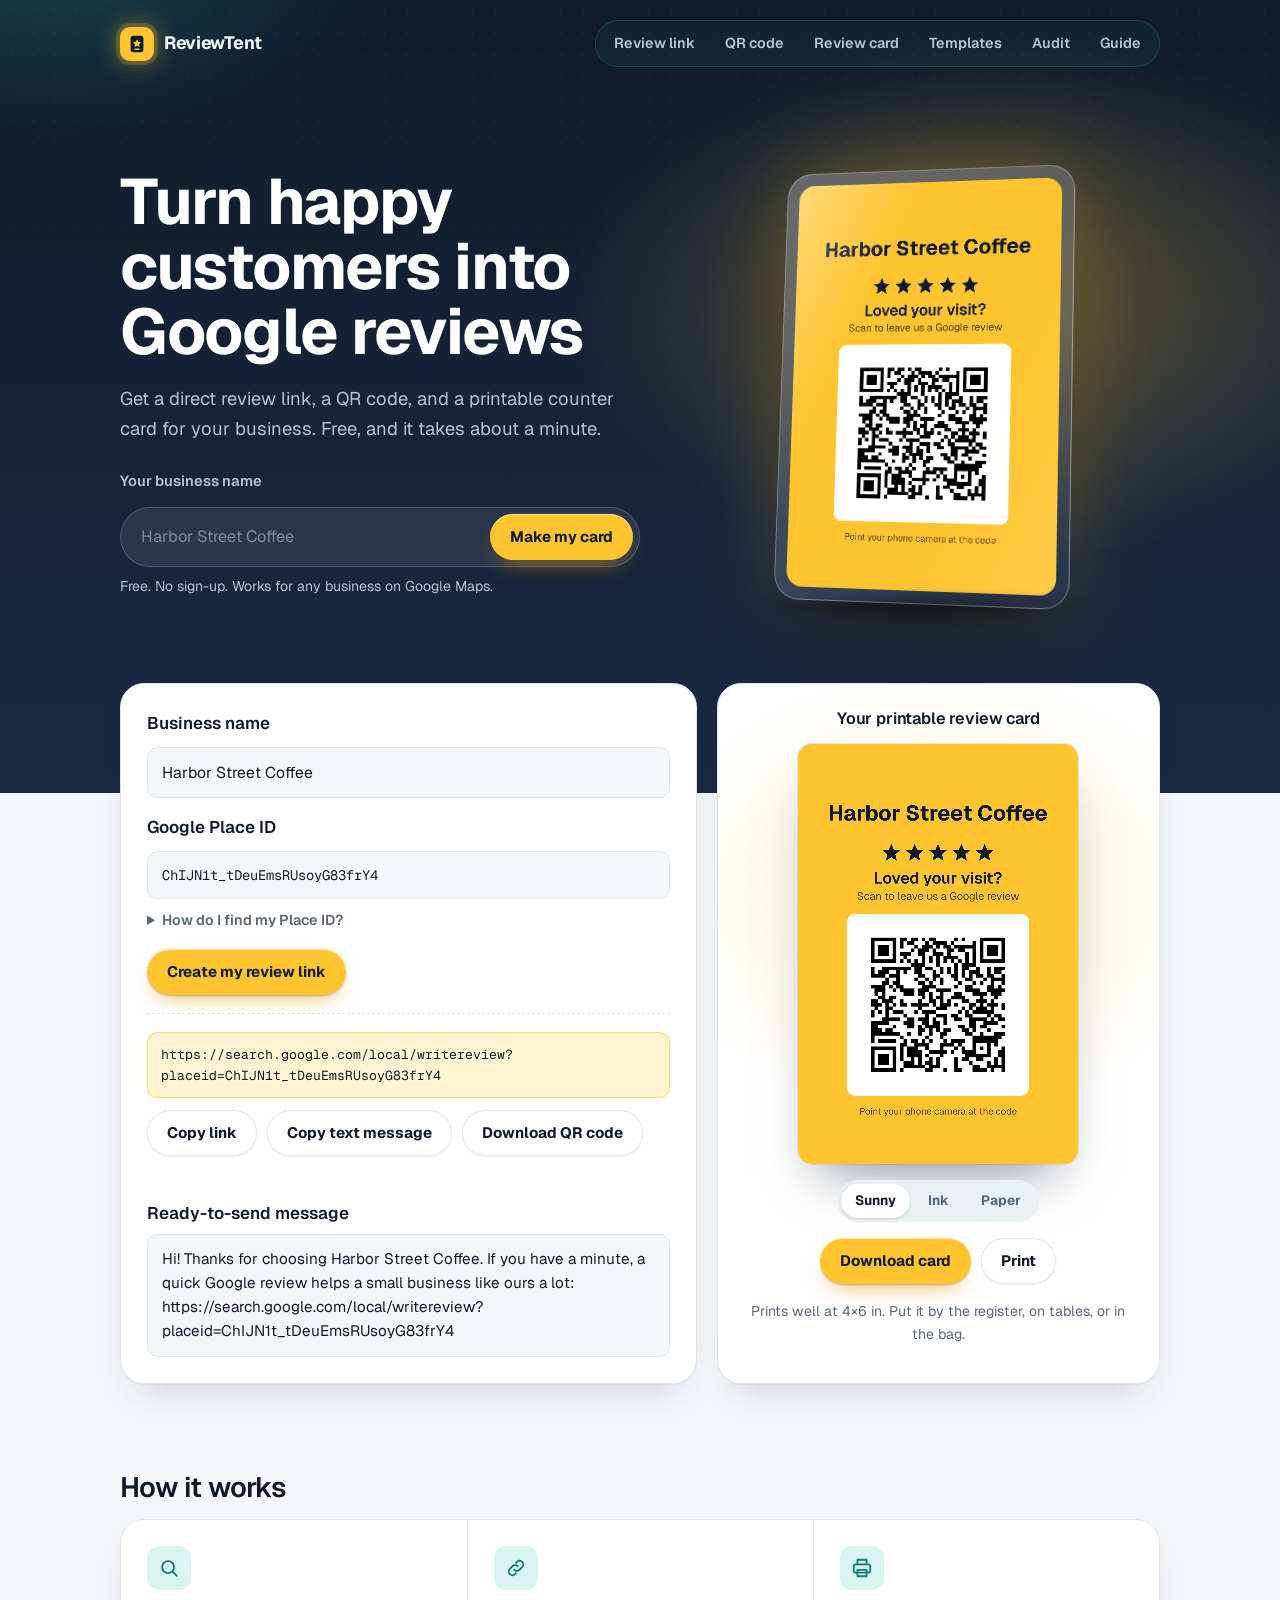
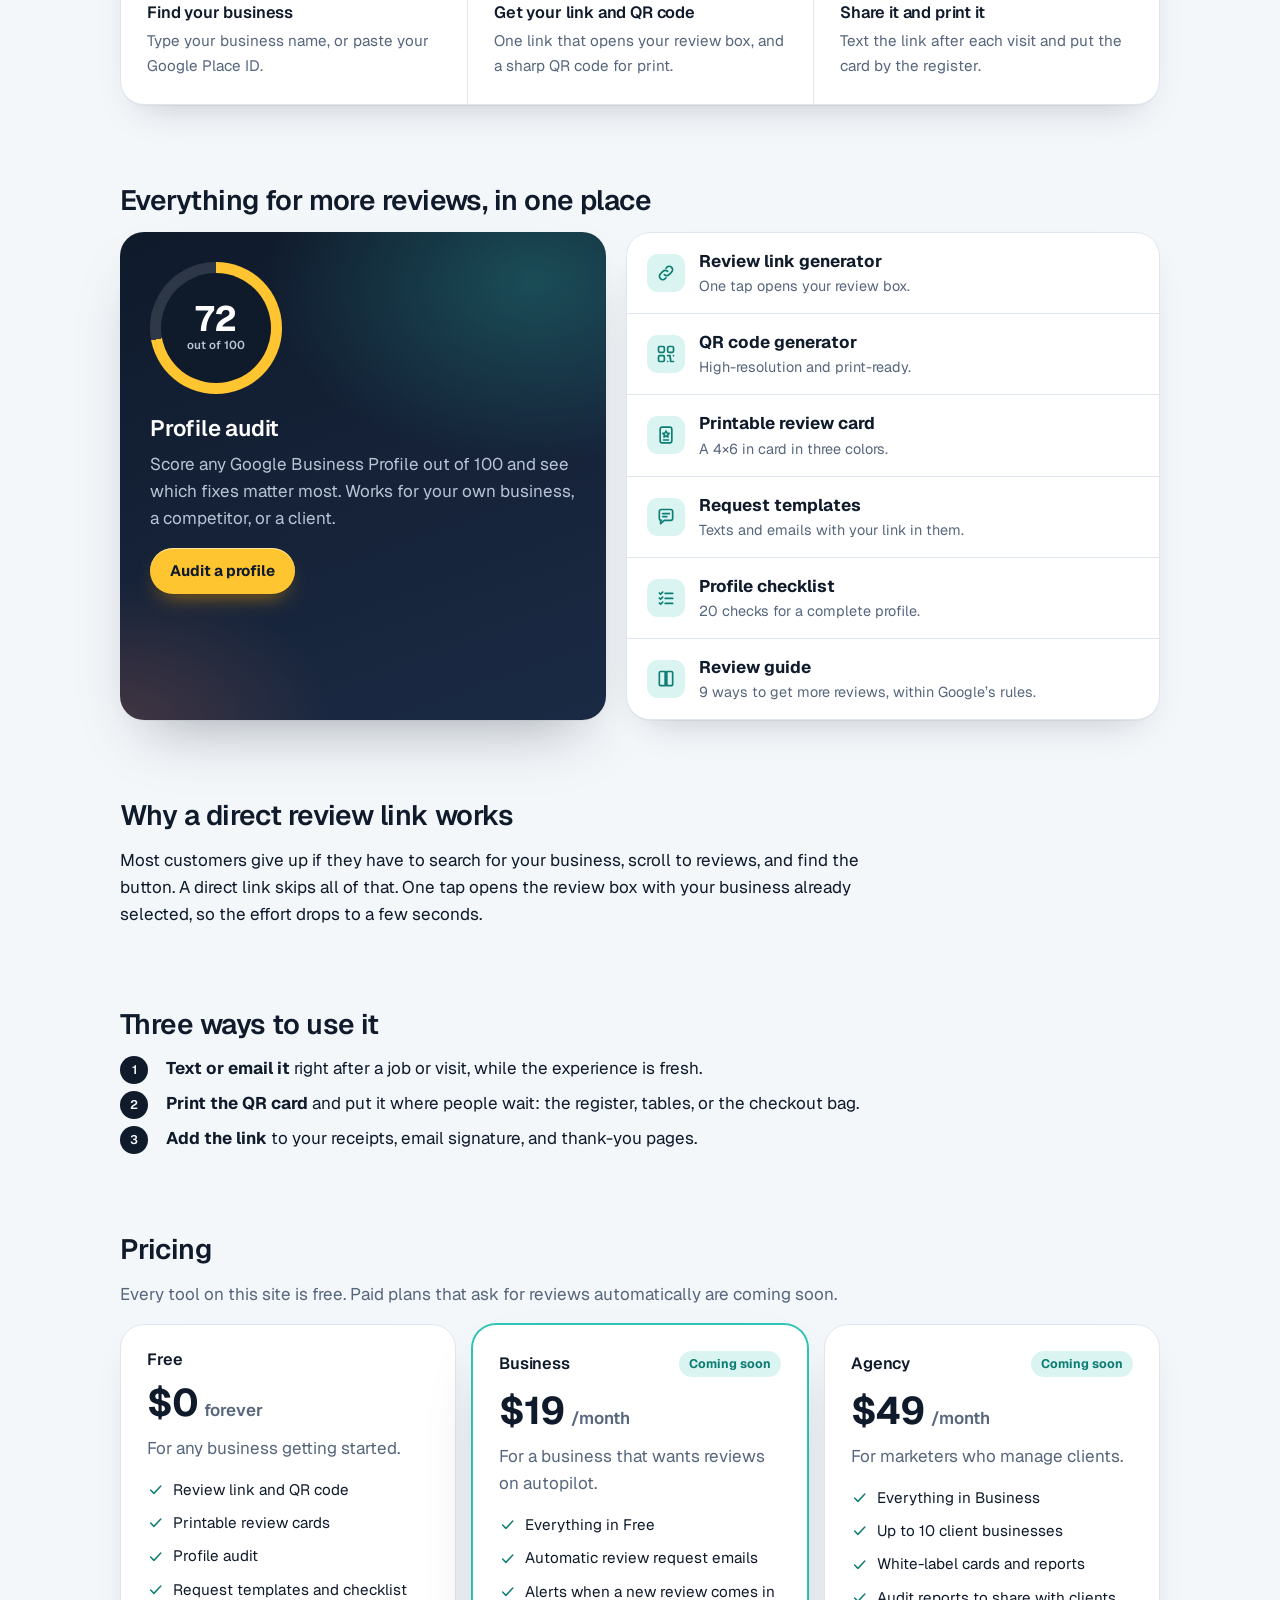
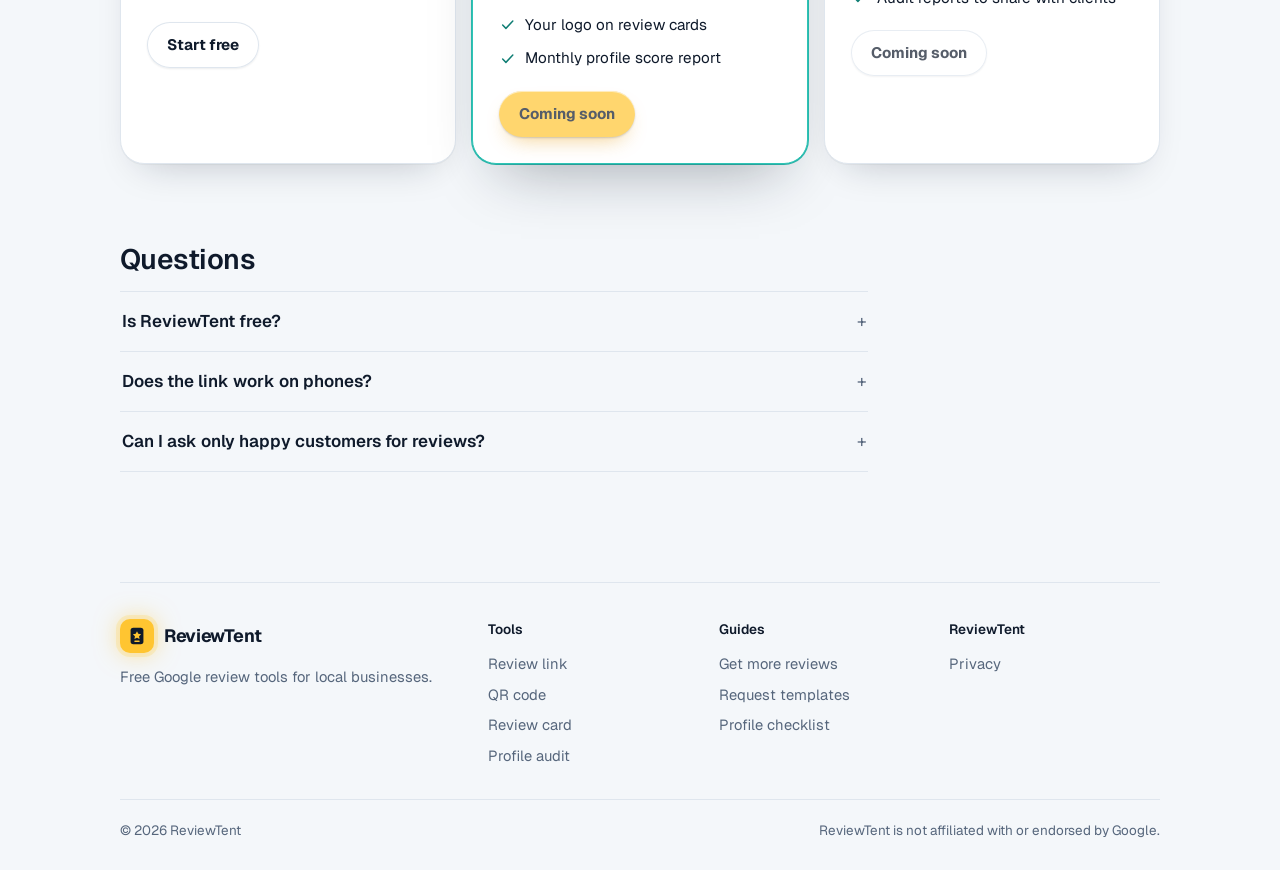
==== commit f080eab4: "Rename to ReviewTent, review-card logo and favicon Co-Authored-By: Claude Opus 5.5 <noreply@anthropi" ====
--- a/index.html
+++ b/index.html
@@ -11,6 +11,7 @@
 <meta property="og:url" content="https://reviewtent.com/">
 <meta property="og:type" content="website">
 <link rel="preconnect" href="https://fonts.googleapis.com"><link rel="preconnect" href="https://fonts.gstatic.com" crossorigin><link rel="stylesheet" href="https://fonts.googleapis.com/css2?family=Geist:wght@400;500;600;700;800&family=Geist+Mono:wght@400;500&display=swap">
+<link rel="icon" href="assets/favicon.svg" type="image/svg+xml">
 <link rel="stylesheet" href="assets/style.css">
 <script type="application/ld+json">[{"@context": "https://schema.org", "@type": "WebApplication", "name": "ReviewTent", "url": "https://reviewtent.com/", "applicationCategory": "BusinessApplication", "operatingSystem": "Any", "offers": {"@type": "Offer", "price": "0", "priceCurrency": "USD"}, "description": "Create a direct Google review link, a QR code, and a printable review card for your business in under a minute. Free, no sign-up."}, {"@context": "https://schema.org", "@type": "FAQPage", "mainEntity": [{"@type": "Question", "name": "Is ReviewTent free?", "acceptedAnswer": {"@type": "Answer", "text": "Yes. The review link, QR code, and printable card are free with no sign-up."}}, {"@type": "Question", "name": "Does the link work on phones?", "acceptedAnswer": {"@type": "Answer", "text": "Yes. It opens the Google review box on iPhone, Android, and desktop. People need to be signed in to a Google account to post a review."}}, {"@type": "Question", "name": "Can I ask only happy customers for reviews?", "acceptedAnswer": {"@type": "Answer", "text": "No. Google's rules don't allow filtering who you ask. Send the same link to every customer and let them review honestly."}}]}]</script>
 </head>
@@ -18,7 +19,7 @@
 <div class="band">
 <div class="wrap">
 <header class="top">
-  <a class="brand" href="./"><span class="pin"><svg viewBox="0 0 24 24" width="20" height="20" aria-hidden="true"><path d="M3.5 19.5 12 4l8.5 15.5z" fill="none" stroke="currentColor" stroke-width="2.2" stroke-linejoin="round"/><path d="M12 10.2l1 2 2.2.3-1.6 1.5.4 2.2-2-1-2 1 .4-2.2-1.6-1.5 2.2-.3z" fill="currentColor"/></svg></span>ReviewTent</a>
+  <a class="brand" href="./"><span class="pin"><svg viewBox="0 0 24 24" width="22" height="22" aria-hidden="true"><rect x="5" y="3" width="14" height="18" rx="3" fill="currentColor"/><path d="M12 6.8l1.4 2.8 3.1.5-2.25 2.2.53 3.1L12 13.9l-2.78 1.5.53-3.1L7.5 10.1l3.1-.5z" fill="#ffc531"/><rect x="9" y="17" width="6" height="1.6" rx=".8" fill="#ffc531"/></svg></span>ReviewTent</a>
   <nav aria-label="Tools"><a href="review-link-generator/">Review link</a><a href="review-qr-code/">QR code</a><a href="review-card/">Review card</a><a href="review-request-templates/">Templates</a><a href="google-business-profile-audit/">Audit</a><a href="get-more-google-reviews/">Guide</a></nav>
 </header>
 
@@ -132,7 +133,7 @@
 <footer class="wrap">
 <div class="foot">
   <div class="foot-brand">
-    <a class="brand" href="./"><span class="pin"><svg viewBox="0 0 24 24" width="20" height="20" aria-hidden="true"><path d="M3.5 19.5 12 4l8.5 15.5z" fill="none" stroke="currentColor" stroke-width="2.2" stroke-linejoin="round"/><path d="M12 10.2l1 2 2.2.3-1.6 1.5.4 2.2-2-1-2 1 .4-2.2-1.6-1.5 2.2-.3z" fill="currentColor"/></svg></span>ReviewTent</a>
+    <a class="brand" href="./"><span class="pin"><svg viewBox="0 0 24 24" width="22" height="22" aria-hidden="true"><rect x="5" y="3" width="14" height="18" rx="3" fill="currentColor"/><path d="M12 6.8l1.4 2.8 3.1.5-2.25 2.2.53 3.1L12 13.9l-2.78 1.5.53-3.1L7.5 10.1l3.1-.5z" fill="#ffc531"/><rect x="9" y="17" width="6" height="1.6" rx=".8" fill="#ffc531"/></svg></span>ReviewTent</a>
     <p>Free Google review tools for local businesses.</p>
   </div>
   <div class="foot-cols">
--- a/assets/style.css
+++ b/assets/style.css
@@ -63,7 +63,7 @@
 
 .top{display:flex;flex-wrap:wrap;gap:10px 24px;align-items:center;justify-content:space-between;padding:20px 0 0}
 .brand{display:flex;align-items:center;gap:10px;font-family:var(--display);font-weight:700;font-size:1.12rem;text-decoration:none;letter-spacing:-.02em}
-.pin{width:32px;height:32px;border-radius:50%;background:var(--brand);display:grid;place-items:center;flex:none;
+.pin{width:34px;height:34px;border-radius:10px;background:var(--brand);display:grid;place-items:center;flex:none;
   box-shadow:0 0 0 4px rgba(255,197,49,.18),0 0 24px rgba(255,197,49,.55)}
 .pin{color:var(--brand-ink)}
 .pin svg{display:block}
